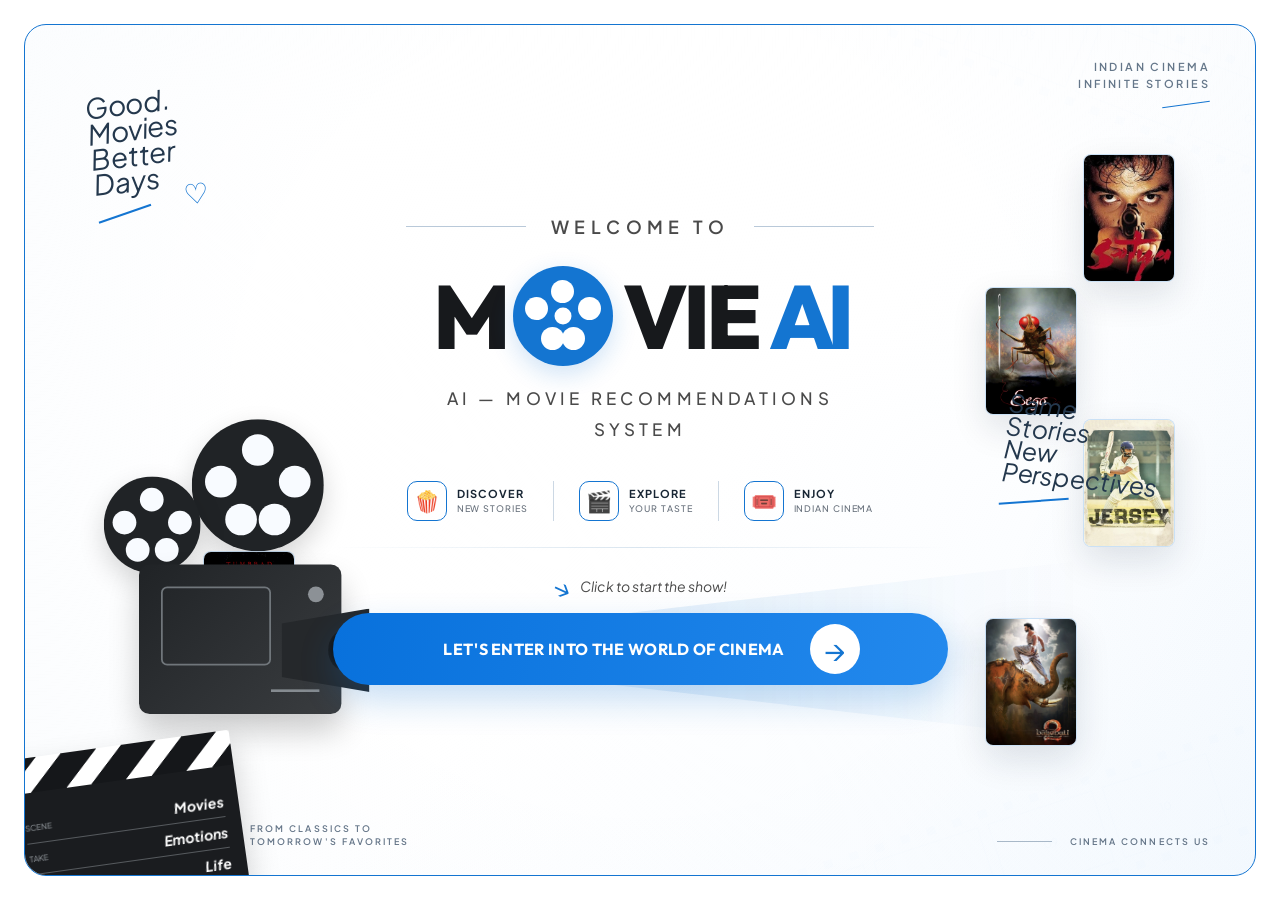
==== frontend/index.html @ 6264d440 "Initial commit: AI movie recommendation system" ====
<!DOCTYPE html>
<html lang="en">
<head>
    <meta charset="UTF-8">
    <meta name="viewport" content="width=device-width, initial-scale=1.0">
    <meta name="description" content="MovieAI — AI-powered Indian movie discovery.">
    <title>MovieAI — Indian Cinema Discovery</title>
    <script>
        if (window.location.hash === "#nextPage" || window.location.search.includes("mode=select")) {
            document.documentElement.classList.add("direct-mode");
        }
    </script>
    <link rel="preconnect" href="https://fonts.googleapis.com">
    <link rel="preconnect" href="https://fonts.gstatic.com" crossorigin>
    <link href="https://fonts.googleapis.com/css2?family=Outfit:wght@400;500;600;700;800;900&family=Plus+Jakarta+Sans:ital,wght@0,400;0,500;0,600;0,700;0,800;1,400;1,600&display=swap" rel="stylesheet">
    <link rel="stylesheet" href="https://fonts.googleapis.com/css2?family=Material+Symbols+Rounded:opsz,wght,FILL,GRAD@20..48,100..700,0..1,-50..200" />
    <link rel="stylesheet" href="styles.css">
</head>
<body>
<div class="app">
    <div class="ambient ambient-one" aria-hidden="true"></div>
    <div class="ambient ambient-two" aria-hidden="true"></div>

    <!-- =====================================================
         F2 — CINEMATIC LANDING PAGE
         ===================================================== -->
    <main class="intro-page" id="introPage">
        <section class="intro-frame">

            <div class="film-strip film-strip-top" aria-hidden="true">
                <div class="film-frame">01</div>
                <div class="film-frame">02</div>
                <div class="film-frame">03</div>
                <div class="film-frame">04</div>
                <div class="film-frame">05</div>
            </div>

            <div class="film-strip film-strip-bottom" aria-hidden="true">
                <div class="film-frame">06</div>
                <div class="film-frame">07</div>
                <div class="film-frame">08</div>
                <div class="film-frame">09</div>
                <div class="film-frame">10</div>
            </div>

            <div class="hand-note note-left" aria-hidden="true">
                <span>Good.</span>
                <span>Movies</span>
                <span>Better</span>
                <span>Days</span>
                <small>♡</small>
            </div>

            <div class="corner-label" aria-hidden="true">
                <span>INDIAN CINEMA</span>
                <span>INFINITE STORIES</span>
                <i></i>
            </div>

            <div class="cinema-camera" aria-hidden="true">
                <div class="camera-reel reel-large">
                    <span></span>
                    <span></span>
                    <span></span>
                    <span></span>
                    <span></span>
                </div>

                <div class="camera-reel reel-small">
                    <span></span>
                    <span></span>
                    <span></span>
                    <span></span>
                    <span></span>
                </div>

                <div class="camera-body">
                    <div class="camera-detail"></div>
                    <div class="camera-knob"></div>
                    <div class="camera-side-line"></div>
                </div>

                <div class="camera-lens">
                    <div></div>
                </div>

                <div class="camera-light" id="cameraLight">
                    <div class="projector-glow"></div>
                </div>

                <div class="camera-tripod">
                    <span></span>
                    <span></span>
                    <span></span>
                </div>
            </div>

            <div class="intro-movie-gallery" aria-hidden="true">
                <div class="movie-image movie-image-1">
                    <img src="assets/movie1.jpg" alt="">
                </div>

                <div class="movie-image movie-image-2">
                    <img src="assets/movie3.jpg" alt="">
                </div>

                <div class="movie-image movie-image-3">
                    <img src="assets/movie10.jpg" alt="">
                </div>

                <div class="movie-image movie-image-4">
                    <img src="assets/movie7.jpg" alt="">
                </div>

                <div class="movie-image movie-image-5">
                    <img src="assets/movie9.jpg" alt="">
                </div>
            </div>

            <div class="brand-area">
                <div class="welcome-line">
                    <span></span>
                    <p>WELCOME TO</p>
                    <span></span>
                </div>

                <h1 class="brand-title">
                    <span>M</span>

                    <span class="reel-letter">
                        <span class="brand-reel">
                            <i></i>
                            <i></i>
                            <i></i>
                            <i></i>
                            <i></i>
                        </span>
                    </span>

                    <span>V</span>
                    <span>I</span>
                    <span>E</span>
                    <span class="brand-ai">AI</span>
                </h1>

                <div class="brand-subtitle">
                    <span>AI — MOVIE RECOMMENDATIONS</span>
                    <span>SYSTEM</span>
                </div>

                <div class="mini-features">
                    <div class="mini-feature">
                        <div class="mini-icon">🍿</div>
                        <div>
                            <strong>DISCOVER</strong>
                            <small>NEW STORIES</small>
                        </div>
                    </div>

                    <div class="feature-divider" aria-hidden="true"></div>

                    <div class="mini-feature">
                        <div class="mini-icon">🎬</div>
                        <div>
                            <strong>EXPLORE</strong>
                            <small>YOUR TASTE</small>
                        </div>
                    </div>

                    <div class="feature-divider" aria-hidden="true"></div>

                    <div class="mini-feature">
                        <div class="mini-icon">🎟️</div>
                        <div>
                            <strong>ENJOY</strong>
                            <small>INDIAN CINEMA</small>
                        </div>
                    </div>
                </div>

                <div class="cta-safe-zone">
                    <div class="cta-note">
                        <span class="curved-arrow">↘</span>
                        <em>Click to start the show!</em>
                    </div>

                    <button
                        class="enter-button"
                        id="enterButton"
                        type="button"
                        aria-label="Enter the world of cinema"
                    >
                        <span>LET'S ENTER INTO THE WORLD OF CINEMA</span>
                        <span class="enter-arrow" aria-hidden="true">→</span>
                    </button>
                </div>
            </div>

            <div class="hand-note note-right" aria-hidden="true">
                <span>Same</span>
                <span>Stories</span>
                <span>New</span>
                <span>Perspectives</span>
                <i></i>
            </div>

            <div class="bottom-label bottom-left" aria-hidden="true">
                <span>FROM CLASSICS TO</span>
                <span>TOMORROW'S FAVORITES</span>
            </div>

            <div class="bottom-label bottom-right" aria-hidden="true">
                <i></i>
                <span>CINEMA CONNECTS US</span>
            </div>

            <div class="clapperboard" aria-hidden="true">
                <div class="clapper-top">
                    <span></span>
                    <span></span>
                    <span></span>
                </div>

                <div class="clapper-body">
                    <div>
                        <small>SCENE</small>
                        <strong>Movies</strong>
                    </div>

                    <div>
                        <small>TAKE</small>
                        <strong>Emotions</strong>
                    </div>

                    <div>
                        <small>ROLL</small>
                        <strong>Life</strong>
                    </div>
                </div>
            </div>

            <div
                class="transition-light"
                id="transitionLight"
                aria-hidden="true"
            ></div>
        </section>
    </main>

    <!-- =====================================================
         F3 — RECOMMENDATION MODE SELECTION
         ===================================================== -->
    <section
        class="next-page"
        id="nextPage"
        aria-labelledby="modePageTitle"
    >
        <div class="mode-page">

            <header class="mode-page-top">
                <span class="mode-brand">MOVIEAI</span>

                <span class="mode-index">
                    01 / DISCOVER
                </span>
            </header>

            <section class="mode-heading">
                <span class="mode-eyebrow">
                    YOUR CINEMA JOURNEY
                </span>

                <h2 id="modePageTitle">
                    Choose how you want
                    <span>to discover.</span>
                </h2>

                <p>
                    Start with a feeling or start with a movie.
                </p>
            </section>

            <section
                class="mode-selection-stage"
                id="modeSelectionStage"
                aria-label="Movie discovery modes"
            >

                <!-- =================================================
                     MODE 1 — NATURAL LANGUAGE RECOMMENDATION
                     ================================================= -->
                <button
                    class="mode-card mode-card-recommendation"
                    id="recommendationMode"
                    type="button"
                    data-mode="recommendation"
                    aria-pressed="false"
                    aria-label="Describe what you want"
                >
                    <span class="mode-card-number">01</span>

                    <span
                        class="mode-card-icon"
                        aria-hidden="true"
                    >
                        <span class="mode-icon-orbit"></span>
                        <span class="mode-icon-star">✦</span>
                    </span>

                    <span class="mode-card-content">
                        <span class="mode-card-kicker">
                            RECOMMENDATION
                        </span>

                        <strong>
                            Describe What<br>
                            You Want
                        </strong>

                        <span class="mode-card-description">
                            Tell MovieAI what kind of
                            story you're in the mood for.
                        </span>
                    </span>

                    <span
                        class="mode-card-arrow"
                        aria-hidden="true"
                    >
                        ↗
                    </span>

                    <span
                        class="mode-card-line"
                        aria-hidden="true"
                    ></span>
                </button>

                <!-- =================================================
                     F3.3 — CURSOR REACTIVE CHARACTER
                     ================================================= -->
                <div
                    class="mode-character-zone"
                    id="modeCharacterZone"
                    aria-hidden="true"
                >
                    <div class="mode-character-shadow"></div>

                    <div
                        class="movie-character"
                        id="movieCharacter"
                    >
                        <div class="character-face">

                            <div
                                class="character-eye character-eye-left"
                            >
                                <span
                                    class="character-pupil"
                                ></span>
                            </div>

                            <div
                                class="character-eye character-eye-right"
                            >
                                <span
                                    class="character-pupil"
                                ></span>
                            </div>

                            <div
                                class="character-brow character-brow-left"
                            ></div>

                            <div
                                class="character-brow character-brow-right"
                            ></div>

                            <div class="character-mouth">
                                <span></span>
                            </div>

                        </div>

                        <div
                            class="character-cheek character-cheek-left"
                        ></div>

                        <div
                            class="character-cheek character-cheek-right"
                        ></div>
                    </div>
                </div>

                <!-- =================================================
                     MODE 2 — MOVIE SEARCH
                     ================================================= -->
                <button
                    class="mode-card mode-card-search"
                    id="movieSearchMode"
                    type="button"
                    data-mode="movie-search"
                    aria-pressed="false"
                    aria-label="Find a movie"
                >
                    <span class="mode-card-number">02</span>

                    <span
                        class="mode-card-icon"
                        aria-hidden="true"
                    >
                        <span class="mode-icon-lens"></span>
                        <span class="mode-icon-handle"></span>
                    </span>

                    <span class="mode-card-content">
                        <span class="mode-card-kicker">
                            MOVIE SEARCH
                        </span>

                        <strong>
                            Find a<br>
                            Movie
                        </strong>

                        <span class="mode-card-description">
                            Search for a movie and
                            explore what feels similar.
                        </span>
                    </span>

                    <span
                        class="mode-card-arrow"
                        aria-hidden="true"
                    >
                        ↗
                    </span>

                    <span
                        class="mode-card-line"
                        aria-hidden="true"
                    ></span>
                </button>

            </section>

            <div
                class="mode-selection-status"
                id="modeSelectionStatus"
                aria-live="polite"
                aria-atomic="true"
            >
                <span
                    class="status-dot"
                    aria-hidden="true"
                ></span>

                <span
                    class="status-text"
                    id="statusText"
                >
                    Choose a path to begin
                </span>
            </div>

            <footer class="mode-page-footer">
                <span>
                    INDIAN CINEMA · INFINITE STORIES
                </span>

                <span
                    class="mode-footer-line"
                    aria-hidden="true"
                ></span>

                <span>01</span>
            </footer>

        </div>
    </section>
</div>

<script src="app.js"></script>
</body>
</html>
---- frontend/styles.css ----
/* =========================================================
   MOVIEAI
   F2.1 → F2.6
   LANDING PAGE STRUCTURE + POSTER SYSTEM + TYPOGRAPHY
   + CONTRAST + CTA SAFE ZONE + CINEMATIC POSTER REVEAL + BACKGROUND REFINEMENT
   ========================================================= */
/* =========================================================
   1. DESIGN SYSTEM
   ========================================================= */
:root {
    --blue: #1475d1;
    --blue-dark: #075caf;
    --blue-soft: #eaf4ff;
    --black: #15171a;
    --grey: #4a4a4a;
    --grey-soft: #68717c;
    --light-grey: #dce5ee;
    --white: #ffffff;
    /* ---------------------------------------------
       TWO PRIMARY FONT FAMILIES
       --------------------------------------------- */
    --display:
        "Outfit",
        -apple-system,
        BlinkMacSystemFont,
        "Segoe UI",
        Roboto,
        sans-serif;
    --sans:
        "Plus Jakarta Sans",
        -apple-system,
        BlinkMacSystemFont,
        "Segoe UI",
        Roboto,
        sans-serif;
    /*
     * Decorative editorial text only.
     */
    --editorial:
        "Plus Jakarta Sans",
        sans-serif;
    /* ---------------------------------------------
       CINEMATIC MOTION
       --------------------------------------------- */
    --cinematic:
        cubic-bezier(
            0.76,
            0,
            0.24,
            1
        );
    /* ---------------------------------------------
       STRUCTURAL GRID
       --------------------------------------------- */
    --grid-columns:
        repeat(
            12,
            minmax(
                0,
                1fr
            )
        );
    /*
     * CTA protected clearance.
     */
    --cta-safe-gap: 24px;
}
/* =========================================================
   2. RESET
   ========================================================= */
*,
*::before,
*::after {
    box-sizing:
        border-box;
}
html,
body {
    width:
        100%;
    height:
        100%;
    margin:
        0;
    overflow-x:
        hidden;
}
body {
    overflow:
        hidden;
    background:
        var(--white);
    color:
        var(--black);
    font-family:
        var(--sans);
    -webkit-font-smoothing:
        antialiased;
    text-rendering:
        optimizeLegibility;
}
/* =========================================================
   3. APPLICATION
   ========================================================= */
.app {
    position:
        relative;
    width:
        100vw;
    height:
        100vh;
    overflow:
        hidden;
}
/* =========================================================
   4. AMBIENT LIGHT
   F2.6.1 — CINEMATIC BACKGROUND ATMOSPHERE
   ========================================================= */
/*
 * The ambient lights are intentionally soft.
 *
 * Purpose:
 * - Add cinematic depth
 * - Keep the white background premium
 * - Support the MovieAI blue identity
 * - Never compete with the central typography
 * - Never interfere with the CTA
 */
.ambient {
    position:
        absolute;
    width:
        520px;
    height:
        520px;
    border-radius:
        50%;
    filter:
        blur(120px);
    pointer-events:
        none;
    z-index:
        0;
    /*
     * Very low opacity keeps the atmosphere
     * visible without looking like a large
     * artificial gradient.
     */
    opacity:
        0.68;
}
/* =========================================================
   PRIMARY AMBIENT GLOW
   ========================================================= */
.ambient-one {
    top:
        -270px;
    right:
        -120px;
    background:
        radial-gradient(
            circle,
            rgba(
                20,
                117,
                209,
                0.10
            ) 0%,
            rgba(
                20,
                117,
                209,
                0.045
            ) 42%,
            rgba(
                20,
                117,
                209,
                0
            ) 75%
        );
}
/* =========================================================
   SECONDARY AMBIENT GLOW
   ========================================================= */
.ambient-two {
    bottom:
        -320px;
    left:
        18%;
    background:
        radial-gradient(
            circle,
            rgba(
                20,
                117,
                209,
                0.075
            ) 0%,
            rgba(
                20,
                117,
                209,
                0.035
            ) 45%,
            rgba(
                20,
                117,
                209,
                0
            ) 75%
        );
}
/* =========================================================
   F2.6 — SUBTLE CINEMA ATMOSPHERE
   ========================================================= */
/*
 * A very soft radial atmosphere is added directly
 * to the frame.
 *
 * This is NOT a visible pattern.
 *
 * It simply prevents the white background from
 * feeling completely flat.
 */
.intro-frame::before {
    content:
        "";
    position:
        absolute;
    inset:
        0;
    z-index:
        1;
    pointer-events:
        none;
    background:
        radial-gradient(
            circle at 50% 45%,
            rgba(
                255,
                255,
                255,
                0
            ) 0%,
            rgba(
                255,
                255,
                255,
                0
            ) 48%,
            rgba(
                20,
                117,
                209,
                0.018
            ) 100%
        );
}
/*
 * Keep the actual grid/content above
 * this atmospheric layer.
 *
 * Existing z-index values remain responsible
 * for the main visual hierarchy.
 */
/* F2.6.3 — SUBTLE FILM-GRAIN TEXTURE */
.intro-frame::after {
    content: "";
    position: absolute;
    inset: 0;
    z-index: 1;
    pointer-events: none;
    opacity: 0.035;
    background: repeating-radial-gradient(circle at 0 0, rgba(21, 23, 26, 0.18) 0, rgba(21, 23, 26, 0.18) 0.45px, transparent 0.45px, transparent 2.8px);
    mix-blend-mode: multiply;
}

/* =========================================================
   5. INTRO PAGE
   ========================================================= */
.intro-page {
    position:
        absolute;
    inset:
        0;
    z-index:
        20;
    display:
        flex;
    justify-content:
        center;
    align-items:
        center;
    padding:
        24px;
    background:
        var(--white);
    transform:
        translateX(0);
    transition:
        transform
        1.2s
        var(--cinematic);
}
.intro-page.exit {
    transform:
        translateX(-100%);
}
/* =========================================================
   6. MAIN FRAME
   ========================================================= */
.intro-frame {
    position:
        relative;
    display:
        grid;
    grid-template-columns:
        var(--grid-columns);
    grid-template-rows:
        repeat(
            12,
            minmax(
                0,
                1fr
            )
        );
    width:
        min(
            1600px,
            100%
        );
    height:
        min(
            880px,
            calc(
                100vh - 48px
            )
        );
    min-height:
        600px;
    overflow:
        hidden;
    isolation:
        isolate;
    border:
        1.5px
        solid
        var(--blue);
    border-radius:
        22px;
    background:
        linear-gradient(
            135deg,
            #ffffff 0%,
            #ffffff 55%,
            #f7fbff 100%
        );
}
/* =========================================================
   7. EXPLICIT VISUAL LAYERS
   ========================================================= */
/*
   Layer hierarchy:
   1  → background
   2  → film texture
   3  → poster gallery
   4  → projector beam
   6  → camera
   8  → editorial decoration
   10 → main content / CTA
   30 → transition light
*/
/* =========================================================
   8. FILM STRIPS
   F2.6.2 — CINEMATIC TEXTURE REFINEMENT
   ========================================================= */
/*
 * Film strips are decorative background elements.
 *
 * They must remain:
 * - visible
 * - subtle
 * - peripheral
 * - non-interactive
 *
 * They should NEVER compete with:
 * MOVIE AI
 * CTA
 * posters
 * projector beam
 */
/* =========================================================
   FILM STRIP BASE
   ========================================================= */
.film-strip {
    position:
        absolute;
    z-index:
        2;
    display:
        flex;
    gap:
        10px;
    width:
        700px;
    height:
        105px;
    padding:
        15px;
    border-radius:
        12px;
    /*
     * Extremely light blue tint.
     */
    background:
        rgba(
            20,
            117,
            209,
            0.014
        );
    /*
     * F2.6 target:
     * roughly 10–15% visual intensity.
     */
    opacity:
        0.11;
    pointer-events:
        none;
}
/* =========================================================
   FILM PERFORATIONS
   ========================================================= */
.film-strip::before,
.film-strip::after {
    content:
        "";
    position:
        absolute;
    left:
        0;
    right:
        0;
    height:
        8px;
    /*
     * Smaller and softer perforations.
     */
    background:
        repeating-linear-gradient(
            90deg,
            transparent 0 18px,
            rgba(
                20,
                117,
                209,
                0.075
            ) 18px 27px
        );
}
/* =========================================================
   TOP PERFORATION
   ========================================================= */
.film-strip::before {
    top:
        0;
}
/* =========================================================
   BOTTOM PERFORATION
   ========================================================= */
.film-strip::after {
    bottom:
        0;
}
/* =========================================================
   FILM STRIP TOP
   ========================================================= */
.film-strip-top {
    top:
        -30px;
    right:
        -160px;
    transform:
        rotate(21deg);
}
/* =========================================================
   FILM STRIP BOTTOM
   ========================================================= */
.film-strip-bottom {
    bottom:
        -45px;
    right:
        -70px;
    transform:
        rotate(-18deg);
}
/* =========================================================
   INDIVIDUAL FILM FRAME
   ========================================================= */
.film-frame {
    flex:
        0 0 110px;
    height:
        75px;
    display:
        flex;
    align-items:
        center;
    justify-content:
        center;
    border:
        1px
        solid
        rgba(
            20,
            117,
            209,
            0.065
        );
    color:
        rgba(
            20,
            117,
            209,
            0.10
        );
    font-family:
        var(--sans);
    font-size:
        11px;
    /*
     * Prevent frame content from
     * becoming visually dominant.
     */
    background:
        rgba(
            255,
            255,
            255,
            0.015
        );
}
/* =========================================================
   9. CORNER LABEL
   ========================================================= */
.corner-label {
    position:
        absolute;
    top:
        35px;
    right:
        45px;
    z-index:
        8;
    display:
        flex;
    flex-direction:
        column;
    align-items:
        flex-end;
    gap:
        4px;
    color:
        #65778a;
    font-family:
        var(--sans);
    font-size:
        11px;
    font-weight:
        600;
    letter-spacing:
        0.22em;
}
.corner-label i {
    display:
        block;
    width:
        48px;
    height:
        1px;
    margin-top:
        10px;
    background:
        var(--blue);
    transform:
        rotate(-8deg);
}
/* =========================================================
   10. EDITORIAL CORNER NOTES
   ========================================================= */
.hand-note {
    position:
        absolute;
    z-index:
        8;
    color:
        #24384d;
    font-family:
        var(--editorial);
    font-style:
        italic;
    font-weight:
        400;
    line-height:
        0.92;
}
.hand-note span {
    display:
        block;
}
.note-left {
    top:
        65px;
    left:
        65px;
    font-size:
        28px;
    transform:
        rotate(-7deg);
}
.note-left small {
    position:
        absolute;
    right:
        -22px;
    bottom:
        0;
    color:
        var(--blue);
    font-family:
        var(--sans);
    font-size:
        28px;
    font-style:
        normal;
}
.note-left::after {
    content:
        "";
    display:
        block;
    width:
        55px;
    height:
        2px;
    margin-top:
        18px;
    background:
        var(--blue);
    transform:
        rotate(-12deg);
}
.note-right {
    right:
        95px;
    top:
        44%;
    font-size:
        25px;
    transform:
        rotate(6deg);
}
.note-right i {
    display:
        block;
    width:
        70px;
    height:
        2px;
    margin-top:
        14px;
    background:
        var(--blue);
    transform:
        rotate(-10deg);
}
/* =========================================================
   11. CINEMA CAMERA
   ========================================================= */
.cinema-camera {
    position:
        absolute;
    left:
        70px;
    bottom:
        95px;
    width:
        330px;
    height:
        410px;
    z-index:
        6;
    transform:
        scale(0.88);
    transform-origin:
        bottom left;
    overflow:
        visible;
}
/* =========================================================
   CAMERA REELS
   ========================================================= */
.camera-reel {
    position:
        absolute;
    border-radius:
        50%;
    background:
        radial-gradient(
            circle,
            #202326 0 15%,
            transparent 16%
        ),
        #202326;
    box-shadow:
        0 12px 30px
        rgba(
            0,
            0,
            0,
            0.16
        );
}
.reel-large {
    top:
        0;
    left:
        110px;
    width:
        150px;
    height:
        150px;
}
.reel-small {
    top:
        65px;
    left:
        10px;
    width:
        110px;
    height:
        110px;
}
.camera-reel span {
    position:
        absolute;
    width:
        36px;
    height:
        36px;
    border-radius:
        50%;
    background:
        #f8fbff;
}
.reel-large span:nth-child(1) {
    top:
        17px;
    left:
        57px;
}
.reel-large span:nth-child(2) {
    top:
        53px;
    right:
        15px;
}
.reel-large span:nth-child(3) {
    bottom:
        18px;
    right:
        38px;
}
.reel-large span:nth-child(4) {
    bottom:
        18px;
    left:
        38px;
}
.reel-large span:nth-child(5) {
    top:
        53px;
    left:
        15px;
}
.reel-small span {
    width:
        27px;
    height:
        27px;
}
.reel-small span:nth-child(1) {
    top:
        13px;
    left:
        41px;
}
.reel-small span:nth-child(2) {
    top:
        39px;
    right:
        10px;
}
.reel-small span:nth-child(3) {
    bottom:
        13px;
    right:
        25px;
}
.reel-small span:nth-child(4) {
    bottom:
        13px;
    left:
        25px;
}
.reel-small span:nth-child(5) {
    top:
        39px;
    left:
        10px;
}
/* =========================================================
   CAMERA BODY
   ========================================================= */
.camera-body {
    position:
        absolute;
    left:
        50px;
    top:
        165px;
    width:
        230px;
    height:
        170px;
    border-radius:
        12px;
    background:
        linear-gradient(
            135deg,
            #202326,
            #3a3d40
        );
    box-shadow:
        0 20px 35px
        rgba(
            0,
            0,
            0,
            0.2
        );
    z-index:
        3;
}
.camera-detail {
    position:
        absolute;
    left:
        25px;
    top:
        25px;
    width:
        125px;
    height:
        90px;
    border:
        2px
        solid
        #70767b;
    border-radius:
        7px;
}
.camera-knob {
    position:
        absolute;
    right:
        20px;
    top:
        25px;
    width:
        18px;
    height:
        18px;
    border-radius:
        50%;
    background:
        #8c9196;
}
.camera-side-line {
    position:
        absolute;
    right:
        25px;
    bottom:
        25px;
    width:
        55px;
    height:
        3px;
    background:
        #858b90;
}
/* =========================================================
   CAMERA LENS
   ========================================================= */
.camera-lens {
    position:
        absolute;
    top:
        215px;
    right:
        18px;
    width:
        100px;
    height:
        95px;
    background:
        #25282b;
    clip-path:
        polygon(
            0 18%,
            100% 0,
            100% 100%,
            0 82%
        );
    z-index:
        5;
}
.camera-lens div {
    position:
        absolute;
    right:
        12px;
    top:
        25px;
    width:
        35px;
    height:
        45px;
    border-radius:
        50%;
    background:
        #111;
    box-shadow:
        inset 0 0 8px
        rgba(
            255,
            255,
            255,
            0.08
        );
}
/* =========================================================
   12. PROJECTOR BEAM
   ========================================================= */
.camera-light {
    position:
        absolute;
    left:
        300px;
    top:
        157px;
    width:
        850px;
    height:
        210px;
    z-index:
        4;
    pointer-events:
        none;
    background:
        linear-gradient(
            90deg,
            rgba(
                20,
                117,
                209,
                0.24
            ) 0%,
            rgba(
                20,
                117,
                209,
                0.16
            ) 18%,
            rgba(
                20,
                117,
                209,
                0.12
            ) 42%,
            rgba(
                20,
                117,
                209,
                0.06
            ) 68%,
            rgba(
                20,
                117,
                209,
                0.025
            ) 82%,
            rgba(
                20,
                117,
                209,
                0
            ) 100%
        );
    clip-path:
        polygon(
            0 47%,
            100% 0%,
            100% 100%,
            0 53%
        );
    filter:
        blur(7px);
    opacity:
        0.84;
}
.camera-light::before {
    content:
        "";
    position:
        absolute;
    left:
        -4px;
    top:
        50%;
    width:
        20px;
    height:
        20px;
    transform:
        translateY(-50%);
    border-radius:
        50%;
    background:
        rgba(
            255,
            255,
            255,
            0.98
        );
    box-shadow:
        0 0 8px
        rgba(
            255,
            255,
            255,
            0.95
        ),
        0 0 18px
        rgba(
            20,
            117,
            209,
            0.75
        ),
        0 0 38px
        rgba(
            20,
            117,
            209,
            0.45
        );
}
.projector-glow {
    position:
        absolute;
    left:
        0;
    top:
        50%;
    width:
        100%;
    height:
        34px;
    transform:
        translateY(-50%);
    background:
        linear-gradient(
            90deg,
            rgba(
                255,
                255,
                255,
                0.22
            ),
            rgba(
                20,
                117,
                209,
                0.07
            ),
            transparent
        );
    filter:
        blur(14px);
    pointer-events:
        none;
}
/* =========================================================
   13. MOVIE POSTER GRID
   ========================================================= */
.intro-movie-gallery {
    position:
        absolute;
    inset:
        0;
    z-index:
        3;
    display:
        grid;
    grid-template-columns:
        var(--grid-columns);
    grid-template-rows:
        repeat(
            12,
            minmax(
                0,
                1fr
            )
        );
    padding:
        28px;
    pointer-events:
        none;
    overflow:
        hidden;
}
/* =========================================================
   14. POSTER BASE + F2.5 ENTRANCE
   ========================================================= */
.movie-image {
    position:
        relative;
    width:
        92px;
    height:
        128px;
    overflow:
        hidden;
    align-self:
        center;
    justify-self:
        center;
    border:
        1px
        solid
        rgba(
            20,
            117,
            209,
            0.22
        );
    border-radius:
        8px;
    background:
        #ffffff;
    box-shadow:
        0 14px 35px
        rgba(
            20,
            35,
            55,
            0.12
        );
    transform-origin:
        center center;
    /*
     * F2.5
     *
     * Every poster starts hidden,
     * slightly below its final position,
     * and slightly smaller.
     */
    animation:
        posterCinematicReveal
        700ms
        cubic-bezier(
            0.22,
            1,
            0.36,
            1
        )
        both;
}
/* =========================================================
   POSTER IMAGE
   ========================================================= */
.movie-image img {
    width:
        100%;
    height:
        100%;
    display:
        block;
    object-fit:
        cover;
    object-position:
        center;
    filter:
        saturate(0.82)
        contrast(1.02);
}
/* =========================================================
   F2.5 — POSTER ANIMATION
   ========================================================= */
/*
 * IMPORTANT:
 *
 * Do not add another posterCinematicReveal
 * elsewhere in the CSS file.
 *
 * This is the single source of truth.
 */
@keyframes posterCinematicReveal {
    /*
     * ---------------------------------------------
     * START
     * ---------------------------------------------
     */
    0% {
        opacity:
            0;
        transform:
            translateY(
                32px
            )
            scale(
                0.94
            )
            rotate(
                calc(
                    var(--poster-rotation)
                    - 2deg
                )
            );
    }
    /*
     * ---------------------------------------------
     * MID REVEAL
     * ---------------------------------------------
     *
     * Uses each poster's own final opacity.
     */
    45% {
        opacity:
            calc(
                var(--poster-final-opacity)
                * 0.75
            );
        transform:
            translateY(
                10px
            )
            scale(
                0.985
            )
            rotate(
                calc(
                    var(--poster-rotation)
                    + 0.6deg
                )
            );
    }
    /*
     * ---------------------------------------------
     * FINAL
     * ---------------------------------------------
     */
    100% {
        opacity:
            var(--poster-final-opacity);
        transform:
            translateY(
                0
            )
            scale(
                1
            )
            rotate(
                var(--poster-rotation)
            );
    }
}
/* =========================================================
   F2.5 — POSTER 1
   ========================================================= */
.movie-image-1 {
    grid-column:
        11 / 13;
    grid-row:
        2 / 5;
    --poster-rotation:
        -8deg;
    --poster-final-opacity:
        0.72;
    animation-delay:
        0ms;
}
/* =========================================================
   F2.5 — POSTER 2
   ========================================================= */
.movie-image-2 {
    grid-column:
        10 / 12;
    grid-row:
        4 / 7;
    --poster-rotation:
        -4deg;
    --poster-final-opacity:
        0.78;
    animation-delay:
        100ms;
}
/* =========================================================
   F2.5 — POSTER 3
   ========================================================= */
.movie-image-3 {
    grid-column:
        11 / 13;
    grid-row:
        6 / 9;
    --poster-rotation:
        0deg;
    --poster-final-opacity:
        0.70;
    animation-delay:
        200ms;
}
/* =========================================================
   F2.5 — POSTER 4
   ========================================================= */
.movie-image-4 {
    grid-column:
        10 / 12;
    grid-row:
        9 / 12;
    --poster-rotation:
        4deg;
    --poster-final-opacity:
        0.64;
    animation-delay:
        300ms;
}
/* =========================================================
   F2.5 — POSTER 5
   ========================================================= */
.movie-image-5 {
    grid-column:
        2 / 4;
    grid-row:
        8 / 11;
    --poster-rotation:
        8deg;
    --poster-final-opacity:
        0.58;
    animation-delay:
        400ms;
}
/* =========================================================
   F2.5 — EXIT COMPATIBILITY
   ========================================================= */
.intro-page.animating
.movie-image {
    animation:
        none;
}
/* =========================================================
   15. MAIN BRAND AREA
   ========================================================= */
.brand-area {
    grid-column:
        4 / 10;
    grid-row:
        3 / 11;
    position:
        relative;
    z-index:
        10;
    width:
        100%;
    max-width:
        760px;
    align-self:
        center;
    justify-self:
        stretch;
    text-align:
        center;
    margin:
        0 auto;
}
/* =========================================================
   16. WELCOME
   ========================================================= */
.welcome-line {
    display:
        flex;
    align-items:
        center;
    justify-content:
        center;
    gap:
        25px;
}
.welcome-line span {
    width:
        120px;
    height:
        1px;
    background:
        #b9c9d9;
}
.welcome-line p {
    margin:
        0;
    color:
        #4a4a4a;
    font-family:
        var(--sans);
    font-size:
        18px;
    font-weight:
        600;
    letter-spacing:
        0.30em;
}
/* =========================================================
   17. MOVIEAI WORDMARK
   ========================================================= */
.brand-title {
    display:
        flex;
    align-items:
        center;
    justify-content:
        center;
    gap:
        2px;
    margin:
        25px 0 15px;
    color:
        #17191c;
    font-family:
        var(--display);
    font-size:
        clamp(
            62px,
            7vw,
            120px
        );
    font-weight:
        800;
    letter-spacing:
        -0.075em;
    line-height:
        0.9;
}
.brand-title > span {
    display:
        inline-flex;
    align-items:
        center;
    justify-content:
        center;
}
/* =========================================================
   REEL AS O
   ========================================================= */
.reel-letter {
    width:
        105px;
    height:
        105px;
    margin:
        0 5px;
}
.brand-reel {
    position:
        relative;
    width:
        100px;
    height:
        100px;
    display:
        block;
    border-radius:
        50%;
    background:
        var(--blue);
    box-shadow:
        0 8px 25px
        rgba(
            20,
            117,
            209,
            0.2
        );
}
.brand-reel i {
    position:
        absolute;
    width:
        23px;
    height:
        23px;
    border-radius:
        50%;
    background:
        white;
}
.brand-reel i:nth-child(1) {
    top:
        14px;
    left:
        38px;
}
.brand-reel i:nth-child(2) {
    top:
        31px;
    right:
        12px;
}
.brand-reel i:nth-child(3) {
    bottom:
        16px;
    right:
        28px;
}
.brand-reel i:nth-child(4) {
    bottom:
        16px;
    left:
        28px;
}
.brand-reel i:nth-child(5) {
    top:
        31px;
    left:
        12px;
}
.brand-reel::after {
    content:
        "";
    position:
        absolute;
    left:
        50%;
    top:
        50%;
    width:
        17px;
    height:
        17px;
    transform:
        translate(
            -50%,
            -50%
        );
    border-radius:
        50%;
    background:
        white;
}
/* =========================================================
   AI
   ========================================================= */
.brand-ai {
    color:
        var(--blue);
    margin-left:
        12px;
}
/* =========================================================
   18. SUBTITLE
   ========================================================= */
.brand-subtitle {
    color:
        #4a4a4a;
    font-family:
        var(--sans);
    font-size:
        17px;
    font-weight:
        500;
    letter-spacing:
        0.26em;
    line-height:
        1.8;
}
.brand-subtitle span {
    display:
        block;
}
/* =========================================================
   19. MINI FEATURES
   ========================================================= */
.mini-features {
    display:
        flex;
    align-items:
        center;
    justify-content:
        center;
    gap:
        25px;
    margin-top:
        36px;
}
.mini-feature {
    display:
        flex;
    align-items:
        center;
    gap:
        10px;
    text-align:
        left;
}
.mini-icon {
    display:
        flex;
    align-items:
        center;
    justify-content:
        center;
    width:
        40px;
    height:
        40px;
    border:
        1.5px
        solid
        var(--blue);
    border-radius:
        10px;
    font-size:
        21px;
}
.mini-feature strong {
    display:
        block;
    color:
        #182634;
    font-family:
        var(--sans);
    font-size:
        11px;
    font-weight:
        700;
    letter-spacing:
        0.1em;
}
.mini-feature small {
    display:
        block;
    margin-top:
        3px;
    color:
        #68717c;
    font-family:
        var(--sans);
    font-size:
        9px;
    font-weight:
        500;
    letter-spacing:
        0.10em;
}
.feature-divider {
    width:
        1px;
    height:
        40px;
    background:
        #ccd8e4;
}
/* =========================================================
   20. CTA SAFE ZONE
   ========================================================= */
.cta-safe-zone {
    position:
        relative;
    z-index:
        11;
    width:
        100%;
    margin-top:
        26px;
    padding-top:
        var(--cta-safe-gap);
}
.cta-safe-zone::before {
    content:
        "";
    position:
        absolute;
    top:
        0;
    left:
        50%;
    width:
        min(
            620px,
            100%
        );
    height:
        1px;
    transform:
        translateX(-50%);
    background:
        linear-gradient(
            90deg,
            transparent,
            #d9e5ef,
            transparent
        );
}
/* =========================================================
   21. CTA NOTE
   ========================================================= */
.cta-note {
    display:
        flex;
    justify-content:
        center;
    align-items:
        center;
    gap:
        12px;
    margin:
        0 0 12px;
    color:
        #4a4a4a;
    font-family:
        var(--sans);
    font-size:
        14px;
    font-weight:
        400;
}
.cta-note em {
    font-style:
        italic;
}
.curved-arrow {
    color:
        var(--blue);
    font-family:
        var(--sans);
    font-size:
        24px;
    transform:
        rotate(
            -20deg
        );
}
/* =========================================================
   22. ENTER BUTTON
   ========================================================= */
.enter-button {
    display:
        flex;
    align-items:
        center;
    justify-content:
        center;
    gap:
        25px;
    width:
        min(
            620px,
            100%
        );
    height:
        72px;
    margin:
        0 auto;
    padding:
        0 12px 0 35px;
    border:
        none;
    border-radius:
        40px;
    background:
        linear-gradient(
            100deg,
            #0871dc,
            #2389ed
        );
    color:
        white;
    font-family:
        var(--display);
    font-size:
        16px;
    font-weight:
        700;
    letter-spacing:
        0.02em;
    cursor:
        pointer;
    box-shadow:
        0 15px 35px
        rgba(
            20,
            117,
            209,
            0.24
        );
    transition:
        transform
        220ms
        ease,
        box-shadow
        220ms
        ease;
}
.enter-button:hover {
    transform:
        translateY(-3px);
    box-shadow:
        0 20px 45px
        rgba(
            20,
            117,
            209,
            0.32
        );
}
.enter-button:active {
    transform:
        translateY(0);
}
.enter-button:focus-visible {
    outline:
        3px
        solid
        rgba(
            20,
            117,
            209,
            0.35
        );
    outline-offset:
        5px;
}
.enter-button:disabled {
    cursor:
        default;
}
/* =========================================================
   CTA ARROW
   ========================================================= */
.enter-arrow {
    display:
        flex;
    align-items:
        center;
    justify-content:
        center;
    width:
        50px;
    height:
        50px;
    flex:
        0 0 50px;
    border-radius:
        50%;
    background:
        white;
    color:
        var(--blue);
    font-family:
        var(--sans);
    font-size:
        30px;
    font-weight:
        400;
}
/* =========================================================
   23. BOTTOM LABELS
   ========================================================= */
.bottom-label {
    position:
        absolute;
    bottom:
        28px;
    z-index:
        8;
    display:
        flex;
    align-items:
        center;
    gap:
        18px;
    color:
        #637487;
    font-family:
        var(--sans);
    font-size:
        9px;
    font-weight:
        600;
    letter-spacing:
        0.23em;
}
.bottom-label span {
    display:
        block;
}
.bottom-left {
    left:
        225px;
    flex-direction:
        column;
    align-items:
        flex-start;
    gap:
        2px;
}
.bottom-right {
    right:
        45px;
}
.bottom-right i {
    width:
        55px;
    height:
        1px;
    background:
        #a8b8c8;
}
/* =========================================================
   24. CLAPPERBOARD
   ========================================================= */
.clapperboard {
    position:
        absolute;
    left:
        -15px;
    bottom:
        -20px;
    width:
        230px;
    height:
        150px;
    z-index:
        9;
    transform:
        rotate(-8deg);
    filter:
        drop-shadow(
            0 15px 15px
            rgba(
                0,
                0,
                0,
                0.18
            )
        );
}
.clapper-top {
    width:
        100%;
    height:
        35px;
    border-radius:
        3px 3px 0 0;
    background:
        repeating-linear-gradient(
            135deg,
            #15171a 0 25px,
            #ffffff 25px 43px
        );
}
.clapper-body {
    height:
        115px;
    padding:
        20px 15px;
    background:
        #1a1c1f;
}
.clapper-body div {
    display:
        flex;
    justify-content:
        space-between;
    align-items:
        center;
    padding:
        6px 0;
    border-bottom:
        1px
        solid
        #565a5e;
}
.clapper-body small {
    color:
        #9ca2a7;
    font-family:
        var(--sans);
    font-size:
        8px;
}
.clapper-body strong {
    color:
        white;
    font-family:
        var(--sans);
    font-size:
        14px;
    font-style:
        italic;
}
/* =========================================================
   25. TRANSITION LIGHT
   ========================================================= */
.transition-light {
    position:
        absolute;
    top:
        -30%;
    left:
        -40%;
    width:
        15%;
    height:
        170%;
    z-index:
        30;
    background:
        linear-gradient(
            90deg,
            transparent,
            rgba(
                255,
                255,
                255,
                0.95
            ),
            rgba(
                20,
                117,
                209,
                0.22
            ),
            transparent
        );
    transform:
        rotate(
            18deg
        );
    opacity:
        0;
    pointer-events:
        none;
}
.transition-light.active {
    animation:
        cinematicSweep
        1.15s
        cubic-bezier(
            0.65,
            0,
            0.35,
            1
        )
        forwards;
}
@keyframes cinematicSweep {
    0% {
        left:
            -45%;
        opacity:
            0;
    }
    15% {
        opacity:
            1;
    }
    55% {
        opacity:
            1;
    }
    100% {
        left:
            130%;
        opacity:
            0;
    }
}
/* =========================================================
   26. CINEMATIC EXIT
   ========================================================= */
.intro-page.animating
.cinema-camera {
    animation:
        cameraExit
        1s
        var(--cinematic)
        forwards;
}
.intro-page.animating
.brand-area {
    animation:
        brandExit
        900ms
        var(--cinematic)
        forwards;
}
.intro-page.animating
.clapperboard {
    animation:
        clapperExit
        850ms
        var(--cinematic)
        forwards;
}
.intro-page.animating
.intro-movie-gallery {
    animation:
        movieGalleryExit
        900ms
        cubic-bezier(
            0.65,
            0,
            0.35,
            1
        )
        forwards;
}
@keyframes cameraExit {
    from {
        transform:
            scale(0.88)
            translateX(0);
    }
    to {
        transform:
            scale(0.88)
            translateX(-500px);
    }
}
@keyframes brandExit {
    from {
        opacity:
            1;
    }
    to {
        opacity:
            0;
        transform:
            translateX(-250px);
    }
}
@keyframes clapperExit {
    from {
        transform:
            rotate(-8deg)
            translateX(0);
    }
    to {
        transform:
            rotate(-8deg)
            translateX(-350px);
    }
}
@keyframes movieGalleryExit {
    0% {
        opacity:
            1;
        transform:
            translateX(0)
            scale(1);
    }
    45% {
        opacity:
            0.9;
        transform:
            translateX(40px)
            scale(1.02);
    }
    100% {
        opacity:
            0;
        transform:
            translateX(180px)
            scale(1.05);
    }
}
/* =========================================================
   F3 — RECOMMENDATION MODE SELECTION
   F3.1 → F3.5
   ========================================================= */

.next-page {
    position: absolute;
    inset: 0;
    z-index: 5;
    display: flex;
    align-items: center;
    justify-content: center;
    background:
        radial-gradient(
            circle at 50% 45%,
            rgba(20,117,209,0.035) 0%,
            rgba(255,255,255,0) 38%
        ),
        #ffffff;
    transform: translateX(100%);
    transition: transform 1.2s var(--cinematic);
    overflow: hidden;
    isolation: isolate;
}

.next-page::before {
    content: "";
    position: absolute;
    inset: 0;
    z-index: -2;
    pointer-events: none;
    background:
        linear-gradient(
            90deg,
            rgba(20,117,209,0.018) 1px,
            transparent 1px
        );
    background-size: 80px 80px;
    mask-image: linear-gradient(
        to bottom,
        transparent,
        black 18%,
        black 82%,
        transparent
    );
}

.next-page::after {
    content: "";
    position: absolute;
    inset: 0;
    z-index: -1;
    pointer-events: none;
    opacity: 0.025;
    background:
        repeating-radial-gradient(
            circle at 0 0,
            rgba(21,23,26,0.18) 0,
            rgba(21,23,26,0.18) 0.45px,
            transparent 0.45px,
            transparent 2.8px
        );
    mix-blend-mode: multiply;
}

.next-page.visible {
    transform: translateX(0);
}

/* =========================================================
   F3.1 — PAGE FOUNDATION
   ========================================================= */

.mode-page {
    position: relative;
    width: min(1380px, calc(100% - 72px));
    height: min(820px, calc(100vh - 72px));
    min-height: 620px;
    display: flex;
    flex-direction: column;
    justify-content: space-between;
    padding: 34px 44px 28px;
    border: 1px solid rgba(20,117,209,0.28);
    border-radius: 24px;
    background:
        linear-gradient(
            135deg,
            rgba(255,255,255,0.98),
            rgba(247,251,255,0.92)
        );
    box-shadow:
        0 30px 80px rgba(20,40,60,0.07);
    overflow: hidden;
}

.mode-page::before {
    content: "";
    position: absolute;
    top: -220px;
    right: -180px;
    width: 520px;
    height: 520px;
    border-radius: 50%;
    background:
        radial-gradient(
            circle,
            rgba(20,117,209,0.09),
            rgba(20,117,209,0) 70%
        );
    filter: blur(20px);
    pointer-events: none;
}

.mode-page::after {
    content: "";
    position: absolute;
    left: -180px;
    bottom: -260px;
    width: 500px;
    height: 500px;
    border-radius: 50%;
    background:
        radial-gradient(
            circle,
            rgba(20,117,209,0.045),
            rgba(20,117,209,0) 72%
        );
    filter: blur(20px);
    pointer-events: none;
}

.mode-page-top {
    position: relative;
    z-index: 3;
    display: flex;
    align-items: center;
    justify-content: space-between;
}

.mode-brand {
    color: var(--blue);
    font-family: var(--display);
    font-size: 13px;
    font-weight: 800;
    letter-spacing: 0.24em;
}

.mode-index {
    color: #718091;
    font-family: var(--sans);
    font-size: 9px;
    font-weight: 600;
    letter-spacing: 0.20em;
}

.mode-heading {
    position: relative;
    z-index: 3;
    text-align: center;
    margin-top: 6px;
}

.mode-eyebrow {
    display: block;
    margin-bottom: 15px;
    color: #68717c;
    font-family: var(--sans);
    font-size: 10px;
    font-weight: 700;
    letter-spacing: 0.28em;
}

.mode-heading h2 {
    margin: 0;
    color: #17191c;
    font-family: var(--display);
    font-size: clamp(38px, 5vw, 70px);
    font-weight: 800;
    line-height: 0.96;
    letter-spacing: -0.065em;
}

.mode-heading h2 span {
    display: inline-block;
    color: var(--blue);
    font-style: italic;
}

.mode-heading p {
    margin: 18px 0 0;
    color: #5d6670;
    font-family: var(--sans);
    font-size: 13px;
    font-weight: 400;
    letter-spacing: 0.02em;
}

/* =========================================================
   F3.2 — MODE SELECTION STAGE
   ========================================================= */

.mode-selection-stage {
    position: relative;
    z-index: 4;
    width: min(1450px, 100%);
    min-height: 360px;
    margin: -8px auto 0;
    display: grid;
    grid-template-columns: minmax(0, 1fr) 260px minmax(0, 1fr);
    align-items: center;
    gap: 38px;
}

/* =========================================================
   MODE CARDS
   ========================================================= */

.mode-card {
    position: relative;
    width: 100%;
    min-height: 350px;
    padding: 38px 40px;
    display: flex;
    flex-direction: column;
    align-items: flex-start;
    justify-content: space-between;
    text-align: left;
    border: 1px solid rgba(20,117,209,0.25);
    border-radius: 18px;
    background: rgba(255,255,255,0.82);
    color: var(--black);
    font-family: var(--sans);
    cursor: pointer;
    overflow: hidden;
    isolation: isolate;
    box-shadow:
        0 15px 45px rgba(20,40,60,0.055);
    transition:
        transform 360ms cubic-bezier(0.22,1,0.36,1),
        border-color 300ms ease,
        box-shadow 300ms ease,
        background 300ms ease;
    -webkit-tap-highlight-color: transparent;
}
.mode-card-recommendation {
    transform: translateX(-8px);
}

.mode-card-search {
    transform: translateX(8px);
}
.mode-card::before {
    content: "";
    position: absolute;
    inset: 0;
    z-index: -1;
    background:
        linear-gradient(
            135deg,
            rgba(20,117,209,0.055),
            transparent 50%
        );
    opacity: 0;
    transition: opacity 300ms ease;
}

.mode-card::after {
    content: "";
    position: absolute;
    width: 160px;
    height: 160px;
    right: -80px;
    bottom: -90px;
    border-radius: 50%;
    background:
        radial-gradient(
            circle,
            rgba(20,117,209,0.08),
            transparent 70%
        );
    transition:
        transform 500ms ease,
        opacity 300ms ease;
}

.mode-card:hover,
.mode-card:focus-visible {
    transform: translateY(-7px);
    border-color: rgba(20,117,209,0.55);
    box-shadow:
        0 25px 55px rgba(20,40,60,0.11);
}

.mode-card:hover::before,
.mode-card:focus-visible::before {
    opacity: 1;
}

.mode-card:hover::after,
.mode-card:focus-visible::after {
    transform: scale(1.35);
}

.mode-card:focus-visible {
    outline: 3px solid rgba(20,117,209,0.25);
    outline-offset: 5px;
}

.mode-card.is-selected {
    transform: translateY(-8px);
    border-color: var(--blue);
    background: rgba(255,255,255,0.96);
    box-shadow:
        0 25px 65px rgba(20,117,209,0.15);
}

.mode-card.is-selected::before {
    opacity: 1;
}

.mode-card-number {
    position: absolute;
    top: 22px;
    right: 25px;
    color: #a4b3c1;
    font-family: var(--display);
    font-size: 10px;
    font-weight: 700;
    letter-spacing: 0.12em;
}

.mode-card-icon {
    position: relative;
    width: 52px;
    height: 52px;
    margin-bottom: 20px;
    display: flex;
    align-items: center;
    justify-content: center;
    border: 1px solid rgba(20,117,209,0.32);
    border-radius: 14px;
    color: var(--blue);
    background: #f8fbff;
}

.mode-icon-orbit {
    width: 26px;
    height: 26px;
    border: 1.5px solid var(--blue);
    border-radius: 50%;
    transform: rotate(-25deg) scaleX(0.72);
}

.mode-icon-star {
    position: absolute;
    top: 8px;
    right: 8px;
    font-size: 12px;
    line-height: 1;
}

.mode-icon-lens {
    width: 24px;
    height: 24px;
    border: 2px solid var(--blue);
    border-radius: 50%;
}

.mode-icon-handle {
    position: absolute;
    width: 13px;
    height: 2px;
    background: var(--blue);
    transform: translate(11px, 11px) rotate(45deg);
    transform-origin: left center;
}

.mode-card-content {
    display: block;
}

.mode-card-kicker {
    display: block;
    margin-bottom: 9px;
    color: var(--blue);
    font-family: var(--sans);
    font-size: 9px;
    font-weight: 700;
    letter-spacing: 0.19em;
}

.mode-card strong {
    display: block;
    color: #17191c;
    font-family: var(--display);
    font-size: clamp(25px, 2.5vw, 34px);
    font-weight: 700;
    line-height: 1;
    letter-spacing: -0.045em;
}

.mode-card-description {
    display: block;
    max-width: 260px;
    margin-top: 14px;
    color: #68717c;
    font-family: var(--sans);
    font-size: 11px;
    font-weight: 400;
    line-height: 1.55;
}

.mode-card-arrow {
    position: absolute;
    right: 25px;
    bottom: 25px;
    width: 34px;
    height: 34px;
    display: flex;
    align-items: center;
    justify-content: center;
    border: 1px solid rgba(20,117,209,0.25);
    border-radius: 50%;
    color: var(--blue);
    font-size: 18px;
    transition:
        transform 300ms ease,
        background 300ms ease;
}

.mode-card:hover .mode-card-arrow,
.mode-card:focus-visible .mode-card-arrow,
.mode-card.is-selected .mode-card-arrow {
    transform: translate(3px,-3px);
    background: var(--blue-soft);
}

.mode-card-line {
    position: absolute;
    left: 32px;
    right: 32px;
    bottom: 26px;
    height: 1px;
    background:
        linear-gradient(
            90deg,
            rgba(20,117,209,0.35),
            transparent
        );
    transform-origin: left;
    transform: scaleX(0.25);
    transition: transform 350ms ease;
}

.mode-card:hover .mode-card-line,
.mode-card:focus-visible .mode-card-line,
.mode-card.is-selected .mode-card-line {
    transform: scaleX(1);
}

/* =========================================================
   F3.3 — REACTIVE CHARACTER
   ========================================================= */

.mode-character-zone {
    position: relative;
    width: 190px;
    height: 245px;
    display: flex;
    align-items: center;
    justify-content: center;
    pointer-events: none;
}

.mode-character-shadow {
    position: absolute;
    bottom: 32px;
    width: 86px;
    height: 16px;
    border-radius: 50%;
    background: rgba(21,23,26,0.09);
    filter: blur(7px);
    transform: scaleX(0.8);
    transition: transform 400ms ease;
}

.movie-character {
    --look-x: 0px;
    --look-y: 0px;
    --brow-left-y: 0px;
    --brow-right-y: 0px;
    --mouth-scale: 1;
    --face-rotate: 0deg;
    --face-y: 0px;
    --face-scale: 1;
    position: relative;
    width: 122px;
    height: 122px;
    border-radius: 46% 46% 50% 50%;
    background: #ffffff;
    border: 2px solid #17191c;
    box-shadow:
        0 18px 35px rgba(21,23,26,0.11);
    transform:
        translateY(var(--face-y))
        rotate(var(--face-rotate))
        scale(var(--face-scale));
    transition:
        transform 120ms linear,
        box-shadow 250ms ease;
    will-change: transform;
}

.movie-character::before {
    content: "";
    position: absolute;
    top: -11px;
    left: 50%;
    width: 35px;
    height: 15px;
    border-radius: 50%;
    background: var(--blue);
    transform: translateX(-50%);
}

.movie-character::after {
    content: "";
    position: absolute;
    left: 50%;
    bottom: -9px;
    width: 45px;
    height: 13px;
    border-radius: 50%;
    background: rgba(20,117,209,0.08);
    transform: translateX(-50%);
}

.character-face {
    position: absolute;
    inset: 0;
}

.character-eye {
    position: absolute;
    top: 42px;
    width: 28px;
    height: 32px;
    border: 2px solid #17191c;
    border-radius: 50%;
    background: #ffffff;
    overflow: hidden;
}

.character-eye-left {
    left: 24px;
}

.character-eye-right {
    right: 24px;
}

.character-pupil {
    position: absolute;
    top: 50%;
    left: 50%;
    width: 11px;
    height: 15px;
    border-radius: 50%;
    background: #17191c;
    transform:
        translate(
            calc(-50% + var(--look-x)),
            calc(-50% + var(--look-y))
        );
    transition:
        transform 90ms linear;
    will-change: transform;
}

.character-brow {
    position: absolute;
    top: 33px;
    width: 27px;
    height: 3px;
    border-radius: 50%;
    background: #17191c;
    transition:
        transform 180ms ease;
}

.character-brow-left {
    left: 24px;
    transform:
        translateY(var(--brow-left-y))
        rotate(-8deg);
}

.character-brow-right {
    right: 24px;
    transform:
        translateY(var(--brow-right-y))
        rotate(8deg);
}

.character-mouth {
    position: absolute;
    left: 50%;
    top: 78px;
    width: 27px;
    height: 14px;
    border-bottom: 3px solid #17191c;
    border-radius: 0 0 50% 50%;
    transform:
        translateX(-50%)
        scaleX(var(--mouth-scale));
    transition:
        transform 180ms ease,
        height 180ms ease,
        border-radius 180ms ease;
}

.character-cheek {
    position: absolute;
    top: 74px;
    width: 9px;
    height: 5px;
    border-radius: 50%;
    background: rgba(20,117,209,0.12);
    transition: opacity 250ms ease;
}

.character-cheek-left {
    left: 14px;
}

.character-cheek-right {
    right: 14px;
}

/* CHARACTER STATES */

.mode-character-zone.is-left .movie-character {
    --face-rotate: -4deg;
}

.mode-character-zone.is-right .movie-character {
    --face-rotate: 4deg;
}

.mode-character-zone.is-recommendation .movie-character {
    --face-scale: 1.035;
}

.mode-character-zone.is-search .movie-character {
    --face-scale: 1.035;
}

.mode-character-zone.is-top .movie-character {
    --face-y: -5px;
}

.mode-character-zone.is-bottom .movie-character {
    --face-y: 5px;
}

.mode-character-zone.is-top .character-brow {
    transform: translateY(-3px);
}

.mode-character-zone.is-bottom .character-brow-left {
    transform: translateY(2px) rotate(-13deg);
}

.mode-character-zone.is-bottom .character-brow-right {
    transform: translateY(2px) rotate(13deg);
}

.mode-character-zone.is-search .character-mouth {
    --mouth-scale: 0.8;
}

.mode-character-zone.is-recommendation .character-mouth {
    --mouth-scale: 1.15;
}

.mode-character-zone.is-neutral .movie-character {
    --face-rotate: 0deg;
    --face-y: 0px;
    --face-scale: 1;
}

/* =========================================================
   F3.4 — ENTRANCE ANIMATION
   ========================================================= */

.mode-page-top,
.mode-heading,
.mode-selection-stage,
.mode-selection-status,
.mode-page-footer {
    opacity: 0;
    transform: translateY(22px);
}

.next-page.visible .mode-page-top {
    animation:
        modeFadeUp
        600ms
        cubic-bezier(0.22,1,0.36,1)
        100ms
        forwards;
}

.next-page.visible .mode-heading {
    animation:
        modeFadeUp
        700ms
        cubic-bezier(0.22,1,0.36,1)
        220ms
        forwards;
}

.next-page.visible .mode-selection-stage {
    animation:
        modeFadeUp
        750ms
        cubic-bezier(0.22,1,0.36,1)
        360ms
        forwards;
}

.next-page.visible .mode-selection-status {
    animation:
        modeFadeUp
        600ms
        cubic-bezier(0.22,1,0.36,1)
        600ms
        forwards;
}

.next-page.visible .mode-page-footer {
    animation:
        modeFadeUp
        600ms
        cubic-bezier(0.22,1,0.36,1)
        700ms
        forwards;
}

.mode-card {
    opacity: 0;
    transform: translateY(25px);
}

.next-page.visible .mode-card-recommendation {
    animation:
        modeCardReveal
        700ms
        cubic-bezier(0.22,1,0.36,1)
        450ms
        forwards;
}

.next-page.visible .mode-card-search {
    animation:
        modeCardReveal
        700ms
        cubic-bezier(0.22,1,0.36,1)
        560ms
        forwards;
}

.next-page.visible .mode-character-zone {
    animation:
        characterReveal
        850ms
        cubic-bezier(0.22,1,0.36,1)
        500ms
        forwards;
}

@keyframes modeFadeUp {
    from {
        opacity: 0;
        transform: translateY(22px);
    }
    to {
        opacity: 1;
        transform: translateY(0);
    }
}

@keyframes modeCardReveal {
    from {
        opacity: 0;
        transform: translateY(25px) scale(0.97);
    }
    to {
        opacity: 1;
        transform: translateY(0) scale(1);
    }
}

@keyframes characterReveal {
    from {
        opacity: 0;
        transform: translateY(22px) scale(0.86);
    }
    to {
        opacity: 1;
        transform: translateY(0) scale(1);
    }
}

/* =========================================================
   F3.5 — STATUS / STATE
   ========================================================= */

.mode-selection-status {
    position: relative;
    z-index: 4;
    min-height: 22px;
    display: flex;
    align-items: center;
    justify-content: center;
    gap: 9px;
    color: #68717c;
    font-family: var(--sans);
    font-size: 10px;
    font-weight: 500;
    letter-spacing: 0.08em;
}

.status-dot {
    width: 6px;
    height: 6px;
    border-radius: 50%;
    background: #aebdca;
    transition:
        background 250ms ease,
        transform 250ms ease;
}

.mode-selection-status.is-active {
    color: #354656;
}

.mode-selection-status.is-active .status-dot {
    background: var(--blue);
    transform: scale(1.35);
}

.mode-page-footer {
    position: relative;
    z-index: 3;
    display: flex;
    align-items: center;
    gap: 18px;
    color: #84919e;
    font-family: var(--sans);
    font-size: 8px;
    font-weight: 600;
    letter-spacing: 0.20em;
}

.mode-footer-line {
    flex: 1;
    height: 1px;
    background:
        linear-gradient(
            90deg,
            #cbd8e4,
            transparent
        );
}

/* =========================================================
   F3 — RESPONSIVE
   ========================================================= */

@media (max-width: 1000px) {
    .mode-page {
        width: min(920px, calc(100% - 40px));
        padding: 28px 30px 24px;
    }

    .mode-selection-stage {
        grid-template-columns: minmax(0, 1fr) 140px minmax(0, 1fr);
        gap: 18px;
    }

    .mode-character-zone {
        width: 140px;
    }

    .mode-card {
        min-height: 230px;
        padding: 25px;
    }

    .mode-card strong {
        font-size: 26px;
    }
}

@media (max-width: 760px) {
    .next-page {
        overflow-y: auto;
        align-items: flex-start;
        padding: 12px;
    }

    .mode-page {
        width: 100%;
        height: auto;
        min-height: calc(100vh - 24px);
        padding: 24px 20px 20px;
        border-radius: 18px;
    }

    .mode-page-top {
        margin-bottom: 20px;
    }

    .mode-heading {
        margin-top: 0;
    }

    .mode-heading h2 {
        font-size: clamp(34px, 9vw, 52px);
    }

    .mode-heading p {
        font-size: 12px;
        line-height: 1.5;
    }

    .mode-selection-stage {
        width: 100%;
        display: flex;
        flex-direction: column;
        gap: 0;
        margin-top: 24px;
        padding-bottom: 12px;
    }

    .mode-card {
        width: 100%;
        min-height: 190px;
        padding: 22px;
    }

    .mode-card strong {
        font-size: 25px;
    }

    .mode-card-description {
        max-width: 235px;
        font-size: 10px;
    }

    .mode-character-zone {
        width: 150px;
        height: 125px;
        order: 2;
    }

    .mode-card-recommendation {
        order: 1;
    }

    .mode-card-search {
        order: 3;
    }

    .movie-character {
        width: 88px;
        height: 88px;
    }

    .character-eye {
        top: 29px;
        width: 21px;
        height: 24px;
    }

    .character-eye-left {
        left: 17px;
    }

    .character-eye-right {
        right: 17px;
    }

    .character-pupil {
        width: 8px;
        height: 11px;
    }

    .character-brow {
        top: 23px;
        width: 20px;
    }

    .character-brow-left {
        left: 18px;
    }

    .character-brow-right {
        right: 18px;
    }

    .character-mouth {
        top: 56px;
        width: 22px;
        height: 11px;
    }

    .character-cheek {
        top: 53px;
    }

    .mode-selection-status {
        margin-top: 6px;
    }

    .mode-page-footer {
        margin-top: 18px;
    }
}

@media (max-width: 430px) {
    .mode-page {
        padding: 20px 14px 16px;
    }

    .mode-index {
        font-size: 7px;
    }

    .mode-brand {
        font-size: 10px;
    }

    .mode-eyebrow {
        font-size: 8px;
        letter-spacing: 0.20em;
    }

    .mode-heading h2 {
        font-size: 33px;
    }

    .mode-heading p {
        margin-top: 13px;
        font-size: 10px;
    }

    .mode-card {
        min-height: 175px;
        padding: 19px;
        border-radius: 15px;
    }

    .mode-card-icon {
        width: 42px;
        height: 42px;
        margin-bottom: 14px;
    }

    .mode-card-kicker {
        font-size: 7px;
    }

    .mode-card strong {
        font-size: 22px;
    }

    .mode-card-description {
        margin-top: 10px;
        font-size: 9px;
        max-width: 205px;
    }

    .mode-card-arrow {
        right: 18px;
        bottom: 18px;
        width: 29px;
        height: 29px;
        font-size: 15px;
    }

    .mode-card-line {
        left: 19px;
        right: 19px;
        bottom: 19px;
    }

    .mode-character-zone {
        height: 110px;
    }

    .mode-page-footer {
        font-size: 6px;
        letter-spacing: 0.14em;
    }
}

/* =========================================================
   F3 — REDUCED MOTION
   ========================================================= */

@media (prefers-reduced-motion: reduce) {
    .next-page.visible .mode-page-top,
    .next-page.visible .mode-heading,
    .next-page.visible .mode-selection-stage,
    .next-page.visible .mode-selection-status,
    .next-page.visible .mode-page-footer,
    .next-page.visible .mode-card-recommendation,
    .next-page.visible .mode-card-search,
    .next-page.visible .mode-character-zone {
        animation: none;
        opacity: 1;
        transform: none;
    }

    .movie-character,
    .character-pupil,
    .mode-card,
    .mode-card-arrow {
        transition-duration: 0.01ms;
    }
}
/* =========================================================
   28. RESPONSIVE — LARGE TABLET / SMALL DESKTOP
   ========================================================= */
@media (max-width: 1100px) {
    .cinema-camera {
        left:
            20px;
        transform:
            scale(0.8);
        transform-origin:
            bottom left;
    }
    .brand-area {
        grid-column:
            4 / 10;
        max-width:
            650px;
    }
    .note-right {
        display:
            none;
    }
    .movie-image {
        width:
            78px;
        height:
            110px;
    }
    .movie-image-1,
    .movie-image-3 {
        grid-column:
            11 / 13;
    }
    .movie-image-2,
    .movie-image-4 {
        grid-column:
            10 / 12;
    }
}
/* =========================================================
   29. RESPONSIVE — TABLET
   ========================================================= */
@media (max-width: 800px) {
    .intro-page {
        padding:
            12px;
    }
    .intro-frame {
        height:
            calc(
                100vh - 24px
            );
        min-height:
            600px;
        border-radius:
            16px;
    }
    .cinema-camera {
        left:
            50%;
        bottom:
            auto;
        top:
            15px;
        transform:
            translateX(-50%)
            scale(0.43);
        transform-origin:
            top center;
        opacity:
            0.25;
    }
    .camera-light {
        opacity:
            0.35;
    }
    .brand-area {
        grid-column:
            2 / 12;
        grid-row:
            3 / 11;
        max-width:
            700px;
    }
    .welcome-line span {
        width:
            70px;
    }
    .brand-title {
        font-size:
            80px;
    }
    .brand-subtitle {
        font-size:
            13px;
    }
    .mini-features {
        gap:
            12px;
    }
    .feature-divider {
        display:
            none;
    }
    .mini-feature {
        flex-direction:
            column;
        text-align:
            center;
    }
    .enter-button {
        width:
            100%;
    }
    .clapperboard {
        transform:
            rotate(-8deg)
            scale(0.65);
        transform-origin:
            bottom left;
    }
    .note-left {
        top:
            20px;
        left:
            20px;
        font-size:
            18px;
    }
    .corner-label {
        top:
            20px;
        right:
            20px;
        font-size:
            8px;
    }
    .bottom-left {
        left:
            25px;
    }
    .bottom-right {
        right:
            20px;
    }
    .movie-image {
        width:
            62px;
        height:
            88px;
    }
}
/* =========================================================
   30. REDUCED MOTION
   ========================================================= */
@media (prefers-reduced-motion: reduce) {
    .movie-image {
        animation:
            none;
        opacity:
            var(--poster-final-opacity);
        transform:
            rotate(
                var(--poster-rotation)
            );
    }
    *,
    *::before,
    *::after {
        animation-duration:
            0.01ms !important;
        transition-duration:
            0.01ms !important;
    }
}
/* =========================================================
   28. RESPONSIVE — LARGE TABLET / SMALL DESKTOP
   F2.7
   ========================================================= */

@media (max-width: 1100px) {

    .cinema-camera {
        left: 20px;
        transform: scale(0.8);
        transform-origin: bottom left;
    }

    .brand-area {
        grid-column: 4 / 10;
        max-width: 650px;
    }

    .note-right {
        display: none;
    }

    .movie-image {
        width: 78px;
        height: 110px;
    }

    .movie-image-1,
    .movie-image-3 {
        grid-column: 11 / 13;
    }

    .movie-image-2,
    .movie-image-4 {
        grid-column: 10 / 12;
    }

}


/* =========================================================
   29. RESPONSIVE — TABLET
   F2.7
   ========================================================= */

@media (max-width: 800px) {

    body {
        overflow: hidden;
    }

    .intro-page {
        padding: 12px;
        overflow: hidden;
    }

    .intro-frame {
        width: 100%;
        height: calc(100vh - 24px);
        min-height: 560px;
        border-radius: 16px;
    }


    /* ---------------------------------------------
       CAMERA
       --------------------------------------------- */

    .cinema-camera {
        display: none;
    }

    .camera-light {
        display: none;
    }


    /* ---------------------------------------------
       CLAPPERBOARD
       --------------------------------------------- */

    .clapperboard {
        display: none;
    }


    /* ---------------------------------------------
       EDITORIAL DECORATION
       --------------------------------------------- */

    .note-left {
        top: 20px;
        left: 20px;
        font-size: 17px;
    }

    .note-left small {
        font-size: 20px;
    }

    .note-right {
        display: none;
    }

    .corner-label {
        top: 20px;
        right: 20px;
        font-size: 8px;
        letter-spacing: 0.16em;
    }


    /* ---------------------------------------------
       BOTTOM LABELS
       --------------------------------------------- */

    .bottom-label {
        font-size: 8px;
        letter-spacing: 0.16em;
    }

    .bottom-left {
        left: 20px;
        bottom: 18px;
    }

    .bottom-right {
        right: 20px;
        bottom: 18px;
    }


    /* ---------------------------------------------
       MAIN CONTENT
       --------------------------------------------- */

    .brand-area {
        grid-column: 2 / 12;
        grid-row: 3 / 10;
        max-width: 700px;
    }

    .welcome-line {
        gap: 14px;
    }

    .welcome-line span {
        width: 55px;
    }

    .welcome-line p {
        font-size: 13px;
        letter-spacing: 0.24em;
    }


    /* ---------------------------------------------
       MOVIEAI WORDMARK
       --------------------------------------------- */

    .brand-title {
        margin: 20px 0 14px;
        font-size: clamp(52px, 11vw, 80px);
    }

    .reel-letter {
        width: 74px;
        height: 74px;
        margin: 0 3px;
    }

    .brand-reel {
        width: 70px;
        height: 70px;
    }

    .brand-reel i {
        width: 16px;
        height: 16px;
    }

    .brand-reel i:nth-child(1) {
        top: 10px;
        left: 27px;
    }

    .brand-reel i:nth-child(2) {
        top: 22px;
        right: 8px;
    }

    .brand-reel i:nth-child(3) {
        bottom: 11px;
        right: 19px;
    }

    .brand-reel i:nth-child(4) {
        bottom: 11px;
        left: 19px;
    }

    .brand-reel i:nth-child(5) {
        top: 22px;
        left: 8px;
    }

    .brand-reel::after {
        width: 12px;
        height: 12px;
    }

    .brand-ai {
        margin-left: 6px;
    }


    /* ---------------------------------------------
       SUBTITLE
       --------------------------------------------- */

    .brand-subtitle {
        font-size: 11px;
        letter-spacing: 0.18em;
        line-height: 1.7;
    }


    /* ---------------------------------------------
       FEATURES
       --------------------------------------------- */

    .mini-features {
        gap: 10px;
        margin-top: 24px;
    }

    .mini-feature {
        flex-direction: column;
        align-items: center;
        text-align: center;
        gap: 6px;
    }

    .mini-icon {
        width: 34px;
        height: 34px;
        border-radius: 8px;
        font-size: 17px;
    }

    .mini-feature strong {
        font-size: 9px;
        letter-spacing: 0.08em;
    }

    .mini-feature small {
        font-size: 7px;
        letter-spacing: 0.06em;
    }

    .feature-divider {
        display: none;
    }


    /* ---------------------------------------------
       CTA
       --------------------------------------------- */

    .cta-safe-zone {
        margin-top: 20px;
        padding-top: 20px;
    }

    .cta-safe-zone::before {
        width: 85%;
    }

    .cta-note {
        gap: 8px;
        margin-bottom: 10px;
        font-size: 11px;
    }

    .curved-arrow {
        font-size: 18px;
    }

    .enter-button {
        width: 100%;
        max-width: 520px;
        height: 60px;
        gap: 14px;
        padding: 0 8px 0 20px;
        font-size: 12px;
        letter-spacing: 0.015em;
    }

    .enter-arrow {
        width: 42px;
        height: 42px;
        flex: 0 0 42px;
        font-size: 24px;
    }


    /* ---------------------------------------------
       POSTER GALLERY
       --------------------------------------------- */

    .intro-movie-gallery {
        position: absolute;
        inset: auto 0 0 0;
        height: 115px;
        display: flex;
        align-items: center;
        gap: 14px;
        padding: 12px 18px 18px;
        overflow-x: auto;
        overflow-y: hidden;
        z-index: 3;

        /*
         * Smooth horizontal scrolling.
         */
        scroll-behavior: smooth;
        overscroll-behavior-x: contain;

        /*
         * Hide scrollbar while preserving scrolling.
         */
        scrollbar-width: none;
        -ms-overflow-style: none;
    }

    .intro-movie-gallery::-webkit-scrollbar {
        display: none;
    }

    .movie-image {
        position: relative;
        flex: 0 0 auto;
        width: 62px;
        height: 88px;
        align-self: center;
        justify-self: auto;
    }


    /*
     * Mobile poster positions are converted from
     * desktop grid placement into a horizontal strip.
     */

    .movie-image-1,
    .movie-image-2,
    .movie-image-3,
    .movie-image-4,
    .movie-image-5 {
        grid-column: auto;
        grid-row: auto;
    }

    .movie-image-1 {
        transform: rotate(-8deg);
    }

    .movie-image-2 {
        transform: rotate(-4deg);
    }

    .movie-image-3 {
        transform: rotate(0deg);
    }

    .movie-image-4 {
        transform: rotate(4deg);
    }

    .movie-image-5 {
        transform: rotate(8deg);
    }


    /*
     * Keep the gallery below the CTA.
     */

    .intro-movie-gallery {
        pointer-events: none;
    }


    /*
     * Prevent the CTA from being visually crowded
     * by the poster strip.
     */

    .brand-area {
        padding-bottom: 100px;
    }

}


/* =========================================================
   30. RESPONSIVE — SMALL MOBILE
   F2.7
   ========================================================= */

@media (max-width: 520px) {

    .intro-page {
        padding: 8px;
    }

    .intro-frame {
        height: calc(100vh - 16px);
        min-height: 520px;
        border-radius: 14px;
    }


    /* ---------------------------------------------
       TOP DECORATION
       --------------------------------------------- */

    .note-left {
        top: 16px;
        left: 16px;
        font-size: 14px;
    }

    .note-left::after {
        width: 35px;
        margin-top: 10px;
    }

    .note-left small {
        font-size: 16px;
    }

    .corner-label {
        top: 16px;
        right: 16px;
        font-size: 7px;
    }


    /* ---------------------------------------------
       MAIN BRAND
       --------------------------------------------- */

    .brand-area {
        grid-column: 1 / 13;
        grid-row: 3 / 10;
        padding-left: 14px;
        padding-right: 14px;
        padding-bottom: 95px;
    }

    .welcome-line {
        gap: 9px;
    }

    .welcome-line span {
        width: 34px;
    }

    .welcome-line p {
        font-size: 10px;
        letter-spacing: 0.20em;
    }


    /* ---------------------------------------------
       WORDMARK
       --------------------------------------------- */

    .brand-title {
        font-size: clamp(42px, 14vw, 64px);
        margin: 17px 0 12px;
    }

    .reel-letter {
        width: 56px;
        height: 56px;
        margin: 0 2px;
    }

    .brand-reel {
        width: 54px;
        height: 54px;
    }

    .brand-reel i {
        width: 12px;
        height: 12px;
    }

    .brand-reel i:nth-child(1) {
        top: 7px;
        left: 21px;
    }

    .brand-reel i:nth-child(2) {
        top: 17px;
        right: 6px;
    }

    .brand-reel i:nth-child(3) {
        bottom: 8px;
        right: 14px;
    }

    .brand-reel i:nth-child(4) {
        bottom: 8px;
        left: 14px;
    }

    .brand-reel i:nth-child(5) {
        top: 17px;
        left: 6px;
    }

    .brand-reel::after {
        width: 9px;
        height: 9px;
    }

    .brand-ai {
        margin-left: 4px;
    }


    /* ---------------------------------------------
       SUBTITLE
       --------------------------------------------- */

    .brand-subtitle {
        font-size: 9px;
        letter-spacing: 0.13em;
        line-height: 1.65;
    }


    /* ---------------------------------------------
       FEATURES
       --------------------------------------------- */

    .mini-features {
        margin-top: 18px;
        gap: 8px;
    }

    .mini-icon {
        width: 30px;
        height: 30px;
        font-size: 15px;
    }

    .mini-feature strong {
        font-size: 8px;
    }

    .mini-feature small {
        font-size: 6.5px;
    }


    /* ---------------------------------------------
       CTA
       --------------------------------------------- */

    .cta-safe-zone {
        margin-top: 17px;
        padding-top: 17px;
    }

    .cta-note {
        font-size: 10px;
        margin-bottom: 8px;
    }

    .curved-arrow {
        font-size: 16px;
    }

    .enter-button {
        height: 54px;
        padding-left: 14px;
        font-size: 10px;
        gap: 8px;
    }

    .enter-arrow {
        width: 38px;
        height: 38px;
        flex-basis: 38px;
        font-size: 21px;
    }


    /* ---------------------------------------------
       MOBILE POSTERS
       --------------------------------------------- */

    .intro-movie-gallery {
        height: 105px;
        gap: 12px;
        padding:
            10px
            16px
            15px;
    }

    .movie-image {
        width: 56px;
        height: 80px;
    }


    /* ---------------------------------------------
       BOTTOM LABELS
       --------------------------------------------- */

    .bottom-left,
    .bottom-right {
        display: none;
    }

}


/* =========================================================
   31. RESPONSIVE — VERY SMALL PHONES
   F2.7
   ========================================================= */

@media (max-width: 380px) {

    .intro-frame {
        min-height: 500px;
    }

    .brand-area {
        padding-left: 10px;
        padding-right: 10px;
    }

    .welcome-line span {
        width: 24px;
    }

    .welcome-line p {
        font-size: 8px;
        letter-spacing: 0.16em;
    }

    .brand-title {
        font-size: 38px;
    }

    .brand-subtitle {
        font-size: 8px;
    }

    .mini-features {
        gap: 5px;
    }

    .mini-icon {
        width: 27px;
        height: 27px;
        font-size: 13px;
    }

    .mini-feature strong {
        font-size: 7px;
    }

    .mini-feature small {
        display: none;
    }

    .cta-note {
        font-size: 9px;
    }

    .enter-button {
        height: 50px;
        font-size: 9px;
    }

    .enter-arrow {
        width: 34px;
        height: 34px;
        flex-basis: 34px;
        font-size: 19px;
    }

    .intro-movie-gallery {
        height: 92px;
    }

    .movie-image {
        width: 50px;
        height: 72px;
    }

}


/* =========================================================
   32. RESPONSIVE — LANDSCAPE PHONE
   F2.7
   ========================================================= */

@media (max-width: 900px) and (orientation: landscape) and (max-height: 600px) {

    .intro-page {
        padding: 8px;
    }

    .intro-frame {
        height: calc(100vh - 16px);
        min-height: 420px;
    }

    .cinema-camera,
    .clapperboard {
        display: none;
    }

    .brand-area {
        grid-column: 3 / 11;
        grid-row: 2 / 10;
        padding-bottom: 85px;
    }

    .welcome-line p {
        font-size: 10px;
    }

    .brand-title {
        margin: 10px 0;
        font-size: 48px;
    }

    .brand-subtitle {
        font-size: 9px;
    }

    .mini-features {
        margin-top: 12px;
    }

    .cta-safe-zone {
        margin-top: 12px;
        padding-top: 12px;
    }

    .cta-note {
        margin-bottom: 5px;
        font-size: 9px;
    }

    .enter-button {
        height: 46px;
        max-width: 460px;
        font-size: 9px;
    }

    .enter-arrow {
        width: 34px;
        height: 34px;
        flex-basis: 34px;
        font-size: 19px;
    }

    .intro-movie-gallery {
        height: 76px;
        padding:
            7px
            12px
            10px;
    }

    .movie-image {
        width: 46px;
        height: 66px;
    }

}


/* =========================================================
   33. F2.8 — LANDING PAGE REGRESSION SAFETY
   ========================================================= */

/*
 * Prevent accidental horizontal overflow.
 */

html,
body,
.app,
.intro-page,
.next-page {
    max-width: 100%;
}


/*
 * Keep media elements inside their containers.
 */

img {
    max-width: 100%;
}


/*
 * Preserve the cinematic transition layer.
 */

.transition-light {
    pointer-events: none;
}


/*
 * Prevent accidental text selection on the
 * cinematic landing experience.
 */

.intro-page {
    user-select: none;
}


/*
 * Buttons must remain keyboard accessible.
 */

.enter-button {
    user-select: none;
}


/* =========================================================
   34. REDUCED MOTION
   F2.8
   ========================================================= */

@media (prefers-reduced-motion: reduce) {

    .movie-image {
        animation: none;
        opacity: var(--poster-final-opacity);
        transform: rotate(var(--poster-rotation));
    }

    *,
    *::before,
    *::after {
        animation-duration: 0.01ms !important;
        animation-iteration-count: 1 !important;
        transition-duration: 0.01ms !important;
        scroll-behavior: auto !important;
    }

}
/* =========================================================
   MOVIEAI — F3 REFERENCE POLISH
   F2 LANDING PAGE REMAINS LOCKED
   ========================================================= */

/* =========================================================
   F3 — MAIN SCREEN
   ========================================================= */

.next-page{
    padding:22px;
    background:
        radial-gradient(
            circle at 50% 42%,
            rgba(20,117,209,.045) 0%,
            transparent 42%
        ),
        #fff;
}

.mode-page{
    width:min(1710px,100%);
    height:min(786px,calc(100vh - 44px));
    min-height:560px;
    padding:30px 44px 24px;
    border:1.5px solid rgba(20,117,209,.42);
    border-radius:22px;
    background:
        linear-gradient(
            135deg,
            #fff 0%,
            #fff 58%,
            #f7fbff 100%
        );
    box-shadow:
        0 26px 70px rgba(20,40,60,.06);
}

.mode-page::before{
    background:
        radial-gradient(
            circle at 74% 7%,
            rgba(20,117,209,.055),
            transparent 20%
        ),
        radial-gradient(
            circle at 20% 90%,
            rgba(20,117,209,.035),
            transparent 22%
        );
}

.mode-page::after{
    top:-80px;
    right:-20px;
    left:auto;
    bottom:auto;
    width:460px;
    height:180px;
    opacity:.28;
    background:
        repeating-linear-gradient(
            25deg,
            transparent 0 24px,
            rgba(20,117,209,.05) 24px 31px,
            transparent 31px 48px
        );
    transform:rotate(4deg);
    filter:blur(1px);
}

/* =========================================================
   HEADER
   ========================================================= */

.mode-page-top{
    display:grid;
    grid-template-columns:1fr auto 1fr;
    align-items:start;
}

.mode-brand{
    justify-self:start;
    color:#15171a;
    font-size:19px;
    letter-spacing:-.055em;
}

.mode-brand::after{
    content:"";
    display:block;
    width:46px;
    height:2px;
    margin-top:9px;
    background:var(--blue);
    transform:rotate(-7deg);
}

.mode-index{
    justify-self:end;
    display:flex;
    flex-direction:column;
    align-items:flex-end;
    gap:4px;
    color:#687a8d;
    font-size:9px;
    line-height:1.45;
    letter-spacing:.22em;
    text-transform:uppercase;
}

.mode-index::after{
    content:"";
    width:48px;
    height:2px;
    margin-top:8px;
    background:var(--blue);
    transform:rotate(-8deg);
}

/* =========================================================
   MAIN HEADING
   ========================================================= */

.mode-heading{
    width:min(760px,100%);
    margin:5px auto 0;
}

.mode-eyebrow{
    gap:18px;
    margin-bottom:24px;
    color:#65758a;
    font-size:11px;
    letter-spacing:.30em;
}

.mode-eyebrow::before,
.mode-eyebrow::after{
    width:86px;
    height:1.5px;
    background:#aebdca;
}

.mode-heading h2{
    font-size:clamp(42px,4.15vw,67px);
    line-height:.98;
    letter-spacing:-.065em;
}

.mode-heading h2 span{
    color:var(--blue);
    font-style:normal;
}

.mode-heading p{
    margin-top:18px;
    color:#687991;
    font-size:17px;
    line-height:1.4;
}

/* =========================================================
   TWO CARD STAGE
   ========================================================= */

.mode-selection-stage{
    width:min(1310px,100%);
    min-height:340px;
    margin:7px auto 0;
    grid-template-columns:
        minmax(0,1fr)
        280px
        minmax(0,1fr);
    gap:34px;
}

.mode-selection-stage::before,
.mode-selection-stage::after{
    content:"";
    position:absolute;
    top:18%;
    width:42px;
    height:42px;
    opacity:.95;
    pointer-events:none;
}

.mode-selection-stage::before{
    left:-52px;
    border-top:2px solid var(--blue);
    transform:rotate(-18deg);
}

.mode-selection-stage::after{
    right:-52px;
    border-top:2px solid var(--blue);
    transform:rotate(18deg);
}

/* =========================================================
   MODE CARDS
   ========================================================= */

.mode-card{
    height: 360px;;
    padding:40px 40px 38px;
    border:1.5px solid rgba(20,117,209,.30);
    border-radius:24px;
    background:
        linear-gradient(
            145deg,
            rgba(255,255,255,.98),
            rgba(249,252,255,.94)
        );
    box-shadow:
        0 18px 50px rgba(20,40,60,.055);
}

.mode-card:hover,
.mode-card:focus-visible{
    transform:translateY(-8px);
    border-color:rgba(20,117,209,.62);
    box-shadow:
        0 28px 65px rgba(20,60,100,.12);
}

.mode-card.is-selected{
    transform:translateY(-8px);
    border-color:var(--blue);
    background:#fff;
    box-shadow:
        0 30px 70px rgba(20,117,209,.15);
}

.mode-card-number{
    top:30px;
    right:34px;
    color:#92a2b4;
    font-size:14px;
}

/* =========================================================
   ICON BOX
   ========================================================= */

.mode-card-icon{
    width:96px;
    height:96px;
    margin-bottom:24px;
    border:1.5px solid rgba(20,117,209,.38);
    border-radius:20px;
    background:
        linear-gradient(
            145deg,
            #fff,
            #f7fbff
        );
    box-shadow:
        0 10px 24px rgba(20,117,209,.055);
}

.mode-card:hover .mode-card-icon,
.mode-card:focus-visible .mode-card-icon{
    transform:
        translateY(-3px)
        scale(1.035);
}

/* =========================================================
   RECOMMENDATION ICON
   GEMINI-INSPIRED AI SPARKLE
   ========================================================= */

.mode-icon-orbit{
    position:relative;
    width:47px;
    height:47px;
    border:0;
    border-radius:50%;
    background:
        conic-gradient(
            from 215deg,
            #1578e6 0deg,
            #5b5eea 75deg,
            #c94fdb 145deg,
            #f05b9d 205deg,
            #1578e6 300deg,
            #1578e6 360deg
        );
    transform:
        rotate(-18deg)
        scaleX(.70);
    box-shadow:
        0 7px 18px rgba(20,117,209,.12);
}

.mode-icon-orbit::after{
    content:"";
    position:absolute;
    inset:4px;
    border-radius:50%;
    background:#fff;
}

.mode-icon-star{
    top:16px;
    right:15px;
    z-index:2;
    width:17px;
    height:17px;
    font-size:0;
}

.mode-icon-star::before{
    content:"✦";
    position:absolute;
    inset:0;
    display:flex;
    align-items:center;
    justify-content:center;
    font-size:21px;
    line-height:1;
    background:
        linear-gradient(
            135deg,
            #1475d1,
            #6b58e8
        );
    -webkit-background-clip:text;
    background-clip:text;
    color:transparent;
}

/* =========================================================
   GOOGLE-STYLE SEARCH ICON
   ========================================================= */

.mode-icon-lens{
    position:relative;
    width:47px;
    height:47px;
    border:0;
    border-radius:50%;
    background:
        conic-gradient(
            from 220deg,
            #4285f4 0deg 92deg,
            #34a853 92deg 177deg,
            #fbbc05 177deg 258deg,
            #ea4335 258deg 320deg,
            #4285f4 320deg 360deg
        );
    box-shadow:
        0 7px 18px rgba(66,133,244,.11);
}

.mode-icon-lens::before{
    content:"";
    position:absolute;
    inset:6px;
    border-radius:50%;
    background:#fff;
}

.mode-icon-handle{
    z-index:2;
    width:25px;
    height:6px;
    border-radius:999px;
    background:#4285f4;
    transform:
        translate(20px,20px)
        rotate(45deg);
    box-shadow:
        0 2px 5px rgba(66,133,244,.12);
}

/* =========================================================
   CARD TYPOGRAPHY
   ========================================================= */

.mode-card-kicker{
    margin-bottom:13px;
    font-size:11px;
    letter-spacing:.24em;
}

.mode-card strong{
    max-width:430px;
    font-size:clamp(32px,3vw,49px);
    line-height:.98;
    letter-spacing:-.065em;
}

.mode-card-description{
    max-width:390px;
    margin-top:20px;
    color:#687991;
    font-size:15px;
    line-height:1.45;
}

/* =========================================================
   CARD ARROW
   ========================================================= */

.mode-card-arrow{
    right:27px;
    bottom:27px;
    width:55px;
    height:55px;
    border:1.5px solid rgba(20,117,209,.28);
    background:rgba(255,255,255,.70);
    font-size:25px;
}

.mode-card:hover .mode-card-arrow,
.mode-card:focus-visible .mode-card-arrow,
.mode-card.is-selected .mode-card-arrow{
    transform:
        translate(4px,-4px);
    background:
        var(--blue-soft);
    border-color:
        rgba(20,117,209,.55);
}

.mode-card-line{
    left:40px;
    bottom:30px;
    width:145px;
}

/* =========================================================
   CUTE CENTER EMOJI
   ========================================================= */

.mode-character-zone{
    width:280px;
    height:380px;
}

.mode-character-zone::before,
.mode-character-zone::after{
    width:46px;
    height:30px;
    border-top:2px dashed rgba(20,117,209,.72);
}

.mode-character-zone::before{
    left:0;
    top:47%;
    transform:rotate(-15deg);
}

.mode-character-zone::after{
    right:0;
    top:47%;
    transform:rotate(15deg);
}

.mode-character-zone.is-left::before,
.mode-character-zone.is-right::after{
    opacity:1;
}

.mode-character-shadow{
    bottom:68px;
    width:105px;
    height:18px;
    background:rgba(20,60,100,.10);
    filter:blur(8px);
}

.movie-character{
    width:158px;
    height:158px;
    border:2.5px solid #17191c;
    border-radius:
        48%
        48%
        50%
        50%;
    background:
        radial-gradient(
            circle at 30% 25%,
            #fff 0%,
            #fff 60%,
            #f7fbff 100%
        );
    box-shadow:
        0 22px 38px rgba(20,40,60,.12);
}

.movie-character::before{
    top:-13px;
    width:47px;
    height:20px;
    box-shadow:
        0 5px 8px rgba(20,117,209,.15);
}

.movie-character::after{
    bottom:-12px;
    width:58px;
    height:17px;
    background:
        rgba(20,117,209,.10);
}

/* =========================================================
   EYES
   ========================================================= */

.character-eye{
    top:53px;
    width:36px;
    height:43px;
    border:2.2px solid #17191c;
}

.character-eye-left{
    left:31px;
}

.character-eye-right{
    right:31px;
}

.character-pupil{
    width:16px;
    height:22px;
    background:
        radial-gradient(
            circle at 35% 27%,
            #fff 0 11%,
            #34383d 12% 25%,
            #17191c 26% 100%
        );
}

/* =========================================================
   EYEBROWS
   ========================================================= */

.character-brow{
    top:41px;
    width:35px;
    height:4px;
}

.character-brow-left{
    left:30px;
}

.character-brow-right{
    right:30px;
}

/* =========================================================
   MOUTH + CHEEKS
   ========================================================= */

.character-mouth{
    top:101px;
    width:34px;
    height:18px;
    border-bottom:
        4px solid #17191c;
}

.character-cheek{
    top:96px;
    width:15px;
    height:8px;
    background:
        rgba(242,104,130,.28);
}

.character-cheek-left{
    left:16px;
}

.character-cheek-right{
    right:16px;
}

/* =========================================================
   CHARACTER EXPRESSIONS
   ========================================================= */

.mode-character-zone.is-left .movie-character{
    --face-rotate:-3deg;
}

.mode-character-zone.is-right .movie-character{
    --face-rotate:3deg;
}

.mode-character-zone.is-top .movie-character{
    --face-y:-6px;
}

.mode-character-zone.is-bottom .movie-character{
    --face-y:7px;
}

.mode-character-zone.is-recommendation .movie-character{
    --face-scale:1.035;
    --mouth-scale:1.16;
}

.mode-character-zone.is-search .movie-character{
    --face-scale:1.025;
    --mouth-scale:.82;
}

.mode-character-zone.is-bottom .character-brow-left{
    transform:
        translateY(3px)
        rotate(-14deg);
}

.mode-character-zone.is-bottom .character-brow-right{
    transform:
        translateY(3px)
        rotate(14deg);
}

.mode-character-zone.is-top .character-brow-left{
    transform:
        translateY(-3px)
        rotate(-7deg);
}

.mode-character-zone.is-top .character-brow-right{
    transform:
        translateY(-3px)
        rotate(7deg);
}

/* =========================================================
   CUTE FLOATING ANIMATION
   ========================================================= */

.next-page.visible .movie-character{
    animation:
        characterFloat
        4.8s
        ease-in-out
        1.35s
        infinite;
}

@keyframes characterFloat{
    0%,
    100%{
        margin-top:0;
    }

    50%{
        margin-top:-7px;
    }
}

/* =========================================================
   F3.4 — PAGE ENTRANCE
   ========================================================= */

.next-page.visible .mode-page-top{
    animation:
        modeFadeUp
        600ms
        cubic-bezier(.22,1,.36,1)
        100ms
        both;
}

.next-page.visible .mode-heading{
    animation:
        modeFadeUp
        700ms
        cubic-bezier(.22,1,.36,1)
        220ms
        both;
}

.next-page.visible .mode-selection-stage{
    animation:
        modeFadeUp
        750ms
        cubic-bezier(.22,1,.36,1)
        350ms
        both;
}

.next-page.visible .mode-card-recommendation{
    animation:
        modeCardReveal
        720ms
        cubic-bezier(.22,1,.36,1)
        420ms
        both;
}

.next-page.visible .mode-card-search{
    animation:
        modeCardReveal
        720ms
        cubic-bezier(.22,1,.36,1)
        520ms
        both;
}

.next-page.visible .mode-character-zone{
    animation:
        characterReveal
        850ms
        cubic-bezier(.22,1,.36,1)
        500ms
        both;
}

@keyframes modeFadeUp{
    from{
        opacity:0;
        transform:translateY(22px);
    }

    to{
        opacity:1;
        transform:translateY(0);
    }
}

@keyframes modeCardReveal{
    from{
        opacity:0;
        transform:
            translateY(28px)
            scale(.975);
    }

    to{
        opacity:1;
        transform:
            translateY(0)
            scale(1);
    }
}

@keyframes characterReveal{
    from{
        opacity:0;
        transform:
            translateY(25px)
            scale(.84);
    }

    to{
        opacity:1;
        transform:
            translateY(0)
            scale(1);
    }
}

/* =========================================================
   BOTTOM MESSAGE
   ========================================================= */

.mode-selection-status{
    width:min(530px,100%);
    min-height:44px;
    margin:3px auto 0;
    padding:0 24px;
    border-radius:30px;
    background:
        rgba(234,244,255,.72);
    color:#687991;
    font-size:12px;
    letter-spacing:0;
}

.status-dot{
    width:8px;
    height:8px;
    flex:0 0 8px;
    background:var(--blue);
    box-shadow:
        0 0 0 4px rgba(20,117,209,.07);
}

/* =========================================================
   FOOTER
   ========================================================= */

.mode-page-footer{
    display:grid;
    grid-template-columns:1fr auto 1fr;
    align-items:end;
    width:100%;
    margin-top:auto;
    color:#718196;
    font-size:9px;
    letter-spacing:.17em;
    text-transform:uppercase;
}

.mode-page-footer::before{
    content:
        "FROM CLASSICS TO\A TOMORROW'S FAVORITES";
    white-space:pre;
    justify-self:start;
    line-height:1.45;
}

.mode-page-footer::after{
    content:
        "CINEMA CONNECTS US";
    justify-self:end;
}

.mode-footer-line{
    display:none;
}

/* =========================================================
   RESPONSIVE — 1250px
   ========================================================= */

@media(max-width:1250px){

    .mode-page{
        padding-left:30px;
        padding-right:30px;
    }

    .mode-selection-stage{
        width:min(1120px,100%);
        grid-template-columns:
            minmax(0,1fr)
            210px
            minmax(0,1fr);
        gap:22px;
    }

    .mode-character-zone{
        width:210px;
    }

    .mode-card{
        height:360px;
        padding:32px;
    }

    .mode-card strong{
        font-size:
            clamp(
                29px,
                3.1vw,
                42px
            );
    }

    .mode-card-description{
        font-size:13px;
    }

    .mode-card-icon{
        width:82px;
        height:82px;
    }
}

/* =========================================================
   RESPONSIVE — 900px
   ========================================================= */

@media(max-width:900px){

    .next-page{
        padding:14px;
    }

    .mode-page{
        width:100%;
        height:
            calc(
                100vh - 28px
            );
        min-height:600px;
        padding:24px;
        border-radius:19px;
    }

    .mode-heading h2{
        font-size:
            clamp(
                38px,
                6.8vw,
                58px
            );
    }

    .mode-heading p{
        font-size:14px;
    }

    .mode-selection-stage{
        grid-template-columns:
            minmax(0,1fr)
            130px
            minmax(0,1fr);
        gap:14px;
        min-height:310px;
    }

    .mode-character-zone{
        width:130px;
        height:310px;
    }

    .mode-card{
        height:310px;
        padding:25px;
        border-radius:19px;
    }

    .mode-card-number{
        top:22px;
        right:23px;
    }

    .mode-card strong{
        font-size:
            clamp(
                24px,
                3.5vw,
                34px
            );
    }

    .mode-card-description{
        max-width:250px;
        font-size:11px;
    }

    .mode-card-icon{
        width:68px;
        height:68px;
        border-radius:16px;
    }

    .mode-icon-orbit,
    .mode-icon-lens{
        width:35px;
        height:35px;
    }

    .mode-icon-star{
        top:11px;
        right:11px;
    }

    .mode-icon-handle{
        width:20px;
        transform:
            translate(15px,15px)
            rotate(45deg);
    }

    .movie-character{
        width:112px;
        height:112px;
    }

    .character-eye{
        top:38px;
        width:28px;
        height:34px;
    }

    .character-eye-left{
        left:22px;
    }

    .character-eye-right{
        right:22px;
    }

    .character-pupil{
        width:12px;
        height:17px;
    }

    .character-brow{
        top:29px;
        width:28px;
    }

    .character-brow-left{
        left:22px;
    }

    .character-brow-right{
        right:22px;
    }

    .character-mouth{
        top:72px;
        width:25px;
        height:13px;
    }

    .character-cheek{
        top:69px;
        width:11px;
        height:6px;
    }

    .mode-page-footer{
        font-size:7px;
    }
}

/* =========================================================
   RESPONSIVE — MOBILE
   ========================================================= */

@media(max-width:680px){

    .next-page{
        align-items:flex-start;
        padding:8px;
        overflow-y:auto;
        overflow-x:hidden;
    }

    .mode-page{
        height:auto;
        min-height:
            calc(
                100vh - 16px
            );
        padding:20px 15px 17px;
        border-radius:16px;
    }

    .mode-page-top{
        grid-template-columns:
            1fr
            auto;
    }

    .mode-brand{
        font-size:15px;
    }

    .mode-index{
        font-size:7px;
    }

    .mode-heading{
        margin-top:20px;
    }

    .mode-eyebrow{
        gap:10px;
        margin-bottom:16px;
        font-size:8px;
        letter-spacing:.22em;
    }

    .mode-eyebrow::before,
    .mode-eyebrow::after{
        width:34px;
    }

    .mode-heading h2{
        font-size:
            clamp(
                34px,
                10.5vw,
                49px
            );
    }

    .mode-heading p{
        margin-top:12px;
        font-size:11px;
    }

    .mode-selection-stage{
        width:100%;
        display:flex;
        flex-direction:column;
        gap:0;
        min-height:0;
        margin-top:25px;
    }

    .mode-selection-stage::before,
    .mode-selection-stage::after{
        display:none;
    }

    .mode-card{
        width:100%;
        height:auto;
        min-height:205px;
        padding:22px;
        border-radius:16px;
    }

    .mode-card-recommendation{
        order:1;
    }

    .mode-character-zone{
        order:2;
        width:100%;
        height:125px;
    }

    .mode-card-search{
        order:3;
    }

    .mode-card-icon{
        width:58px;
        height:58px;
        margin-bottom:16px;
        border-radius:14px;
    }

    .mode-icon-orbit,
    .mode-icon-lens{
        width:31px;
        height:31px;
    }

    .mode-icon-star{
        top:9px;
        right:9px;
    }

    .mode-icon-star::before{
        font-size:17px;
    }

    .mode-icon-handle{
        width:18px;
        height:5px;
        transform:
            translate(13px,13px)
            rotate(45deg);
    }

    .mode-card-number{
        top:18px;
        right:19px;
        font-size:10px;
    }

    .mode-card-kicker{
        margin-bottom:9px;
        font-size:8px;
    }
    .mode-card strong{
        font-size:
            clamp(
                25px,
                8vw,
                34px
            );
    }
    .mode-card-description{
        max-width:250px;
        margin-top:12px;
        font-size:10px;
    }
    .mode-card-arrow{
        right:18px;
        bottom:18px;
        width:39px;
        height:39px;
        font-size:19px;
    }
    .mode-card-line{
        left:22px;
        bottom:20px;
        width:100px;
    }
    .mode-character-zone::before,
    .mode-character-zone::after{
        width:30px;
    }
    .mode-character-shadow{
        bottom:15px;
        width:80px;
    }
    .movie-character{
        width:94px;
        height:94px;
    }
    .movie-character::before{
        width:34px;
        height:14px;
        top:-9px;
    }
    .character-eye{
        top:31px;
        width:23px;
        height:28px;
    }
    .character-eye-left{
        left:18px;
    }
    .character-eye-right{
        right:18px;
    }
    .character-pupil{
        width:10px;
        height:14px;
    }
    .character-brow{
        top:24px;
        width:22px;
        height:3px;
    }
    .character-brow-left{
        left:18px;
    }
    .character-brow-right{
        right:18px;
    }
    .character-mouth{
        top:61px;
        width:23px;
        height:11px;
        border-bottom-width:3px;
    }
    .character-cheek{
        top:58px;
        width:9px;
        height:5px;
    }
    .character-cheek-left{
        left:10px;
    }
    .character-cheek-right{
        right:10px;
    }
    .mode-selection-status{
        width:100%;
        min-height:45px;
        margin-top:16px;
        padding:0 15px;
        font-size:9px;
    }
    .mode-page-footer{
        display:none;
    }
}
/* ========================================================
   VERY SMALL MOBILE
   ========================================================= */
@media(max-width:390px){
    .mode-page{
        padding-left:12px;
        padding-right:12px;
    }
    .mode-heading h2{
        font-size:31px;
    }
    .mode-heading p{
        font-size:10px;
    }
    .mode-card{
        min-height:190px;
        padding:19px;
    }
    .mode-card strong{
        font-size:23px;
    }
    .mode-card-description{
        font-size:9px;
    }
    .mode-character-zone{
        height:112px;
    }
    .mode-selection-status{
        font-size:8px;
    }
}
/* =========================================================
   REDUCED MOTION
   ========================================================= */
@media(prefers-reduced-motion:reduce){
    .next-page.visible .mode-page-top,
    .next-page.visible .mode-heading,
    .next-page.visible .mode-selection-stage,
    .next-page.visible .mode-card-recommendation,
    .next-page.visible .mode-card-search,
    .next-page.visible .mode-character-zone,
    .next-page.visible .movie-character{
        animation:none!important;
        opacity:1!important;
        transform:none!important;
    }
    .movie-character,
    .character-pupil,
    .mode-card,
    .mode-card-icon,
    .mode-card-arrow{
        transition-duration:.01ms!important;
    }
}
/* =========================================================
   F3 FINAL DESKTOP POSITION OVERRIDE
   ========================================================= */
@media (min-width:1101px) {
    .mode-selection-stage {
        position:relative;
        width:min(1450px,100%);
        min-height:360px;
        margin:-8px auto 0;
        grid-template-columns:minmax(0,1fr) 260px minmax(0,1fr);
        align-items:center;
        gap:38px;
    }
    .mode-card {
        min-height:350px;
        padding:38px 40px;
    }
    .mode-card-recommendation {
        transform:translateX(-8px);
    }
    .mode-card-search {
        transform:translateX(8px);
    }

}
/* =========================================================
   MOVIEAI — F3 FINAL FIX
   FIXES CARD POSITION + ANIMATION TRANSFORM CONFLICT
   KEEP F2 LANDING PAGE UNCHANGED
   ========================================================= */

.next-page{
    padding:22px;
    background:
        radial-gradient(
            circle at 50% 42%,
            rgba(20,117,209,.045) 0%,
            transparent 42%
        ),
        #fff;
    overflow:hidden;
}

/* =========================================================
   F3 PAGE
   ========================================================= */

.mode-page{
    position:relative;
    width:min(1710px,calc(100% - 20px));
    height:min(790px,calc(100vh - 44px));
    min-height:560px;
    padding:30px 44px 24px;
    border:1.5px solid rgba(20,117,209,.42);
    border-radius:22px;
    background:
        linear-gradient(
            135deg,
            #fff 0%,
            #fff 58%,
            #f7fbff 100%
        );
    box-shadow:
        0 26px 70px rgba(20,40,60,.06);
    overflow:hidden;
}

/* =========================================================
   HEADER
   ========================================================= */

.mode-page-top{
    position:relative;
    z-index:10;
    display:grid;
    grid-template-columns:1fr auto 1fr;
    align-items:start;
}

.mode-brand{
    justify-self:start;
    color:#15171a;
    font-family:var(--display);
    font-size:19px;
    font-weight:800;
    letter-spacing:-.055em;
}

.mode-brand::after{
    content:"";
    display:block;
    width:46px;
    height:2px;
    margin-top:9px;
    background:var(--blue);
    transform:rotate(-7deg);
}

.mode-index{
    justify-self:end;
    display:flex;
    flex-direction:column;
    align-items:flex-end;
    gap:4px;
    color:#687a8d;
    font-family:var(--sans);
    font-size:9px;
    font-weight:600;
    line-height:1.45;
    letter-spacing:.22em;
    text-transform:uppercase;
}

.mode-index::after{
    content:"";
    width:48px;
    height:2px;
    margin-top:8px;
    background:var(--blue);
    transform:rotate(-8deg);
}

/* =========================================================
   HEADING
   ========================================================= */

.mode-heading{
    position:relative;
    z-index:10;
    width:min(760px,100%);
    margin:5px auto 0;
    text-align:center;
}

.mode-eyebrow{
    display:flex;
    align-items:center;
    justify-content:center;
    gap:18px;
    margin-bottom:24px;
    color:#65758a;
    font-family:var(--sans);
    font-size:11px;
    font-weight:700;
    letter-spacing:.30em;
}

.mode-eyebrow::before,
.mode-eyebrow::after{
    content:"";
    display:block;
    width:86px;
    height:1.5px;
    background:#aebdca;
}

.mode-heading h2{
    margin:0;
    color:#17191c;
    font-family:var(--display);
    font-size:clamp(42px,4.15vw,67px);
    font-weight:800;
    line-height:.98;
    letter-spacing:-.065em;
}

.mode-heading h2 span{
    color:var(--blue);
    font-style:normal;
}

.mode-heading p{
    margin:18px 0 0;
    color:#687991;
    font-family:var(--sans);
    font-size:17px;
    font-weight:400;
    line-height:1.4;
}

/* =========================================================
   CARD STAGE
   ========================================================= */

.mode-selection-stage{
    position:relative;
    z-index:10;
    width:min(1450px,100%);
    min-height:360px;
    margin:-8px auto 0;
    display:grid;
    grid-template-columns:minmax(0,1fr) 260px minmax(0,1fr);
    align-items:center;
    gap:38px;
}

/* =========================================================
   IMPORTANT:
   EACH CARD GETS ITS OWN X POSITION VARIABLE
   THIS PREVENTS ANIMATION FROM DESTROYING POSITION
   ========================================================= */

.mode-card{
    --card-x:0px;
    position:relative;
    width:100%;
    height:350px;
    min-height:350px;
    padding:38px 40px;
    display:flex;
    flex-direction:column;
    align-items:flex-start;
    justify-content:space-between;
    text-align:left;
    border:1.5px solid rgba(20,117,209,.30);
    border-radius:24px;
    background:
        linear-gradient(
            145deg,
            rgba(255,255,255,.98),
            rgba(249,252,255,.94)
        );
    color:var(--black);
    font-family:var(--sans);
    cursor:pointer;
    overflow:hidden;
    isolation:isolate;
    box-shadow:
        0 18px 50px rgba(20,40,60,.055);

    /*
     * ONE TRANSFORM SOURCE
     */
    transform:
        translateX(var(--card-x))
        translateY(0)
        scale(1);

    transition:
        transform 360ms cubic-bezier(.22,1,.36,1),
        border-color 300ms ease,
        box-shadow 300ms ease,
        background 300ms ease;

    opacity:1;
    -webkit-tap-highlight-color:transparent;
}

/* LEFT CARD */

.mode-card-recommendation{
    --card-x:-8px;
}

/* RIGHT CARD */

.mode-card-search{
    --card-x:8px;
}

/* =========================================================
   CARD BACKGROUND
   ========================================================= */

.mode-card::before{
    content:"";
    position:absolute;
    inset:0;
    z-index:-1;
    background:
        linear-gradient(
            135deg,
            rgba(20,117,209,.055),
            transparent 50%
        );
    opacity:0;
    transition:opacity 300ms ease;
}

.mode-card::after{
    content:"";
    position:absolute;
    width:160px;
    height:160px;
    right:-80px;
    bottom:-90px;
    border-radius:50%;
    background:
        radial-gradient(
            circle,
            rgba(20,117,209,.08),
            transparent 70%
        );
    transition:
        transform 500ms ease,
        opacity 300ms ease;
}

/* =========================================================
   HOVER
   ========================================================= */

.mode-card:hover{
    transform:
        translateX(var(--card-x))
        translateY(-8px)
        scale(1);
    border-color:rgba(20,117,209,.62);
    box-shadow:
        0 28px 65px rgba(20,60,100,.12);
}

.mode-card:hover::before{
    opacity:1;
}

.mode-card:hover::after{
    transform:scale(1.35);
}

/* =========================================================
   KEYBOARD FOCUS
   ========================================================= */

.mode-card:focus-visible{
    transform:
        translateX(var(--card-x))
        translateY(-8px)
        scale(1);
    border-color:rgba(20,117,209,.62);
    outline:3px solid rgba(20,117,209,.25);
    outline-offset:5px;
    box-shadow:
        0 28px 65px rgba(20,60,100,.12);
}

.mode-card:focus-visible::before{
    opacity:1;
}

/* =========================================================
   SELECTED CARD
   ========================================================= */

.mode-card.is-selected{
    transform:
        translateX(var(--card-x))
        translateY(-8px)
        scale(1);
    border-color:var(--blue);
    background:#fff;
    box-shadow:
        0 30px 70px rgba(20,117,209,.15);
}

.mode-card.is-selected::before{
    opacity:1;
}

/* =========================================================
   CARD NUMBER
   ========================================================= */

.mode-card-number{
    position:absolute;
    top:30px;
    right:34px;
    color:#92a2b4;
    font-family:var(--display);
    font-size:14px;
    font-weight:700;
    letter-spacing:.12em;
}

/* =========================================================
   ICON
   ========================================================= */

.mode-card-icon{
    position:relative;
    width:96px;
    height:96px;
    margin-bottom:24px;
    display:flex;
    align-items:center;
    justify-content:center;
    border:1.5px solid rgba(20,117,209,.38);
    border-radius:20px;
    color:var(--blue);
    background:
        linear-gradient(
            145deg,
            #fff,
            #f7fbff
        );
    box-shadow:
        0 10px 24px rgba(20,117,209,.055);
    transition:
        transform 300ms ease,
        box-shadow 300ms ease;
}

.mode-card:hover .mode-card-icon,
.mode-card:focus-visible .mode-card-icon{
    transform:
        translateY(-3px)
        scale(1.035);
}

/* =========================================================
   RECOMMENDATION ICON
   ========================================================= */

.mode-icon-orbit{
    position:relative;
    width:47px;
    height:47px;
    border:0;
    border-radius:50%;
    background:
        conic-gradient(
            from 215deg,
            #1578e6 0deg,
            #5b5eea 75deg,
            #c94fdb 145deg,
            #f05b9d 205deg,
            #1578e6 300deg,
            #1578e6 360deg
        );
    transform:
        rotate(-18deg)
        scaleX(.70);
    box-shadow:
        0 7px 18px rgba(20,117,209,.12);
}

.mode-icon-orbit::after{
    content:"";
    position:absolute;
    inset:4px;
    border-radius:50%;
    background:#fff;
}

.mode-icon-star{
    position:absolute;
    top:16px;
    right:15px;
    z-index:2;
    width:17px;
    height:17px;
    font-size:0;
}

.mode-icon-star::before{
    content:"✦";
    position:absolute;
    inset:0;
    display:flex;
    align-items:center;
    justify-content:center;
    font-size:21px;
    line-height:1;
    background:
        linear-gradient(
            135deg,
            #1475d1,
            #6b58e8
        );
    -webkit-background-clip:text;
    background-clip:text;
    color:transparent;
}

/* =========================================================
   SEARCH ICON
   ========================================================= */

.mode-icon-lens{
    position:relative;
    width:47px;
    height:47px;
    border:0;
    border-radius:50%;
    background:
        conic-gradient(
            from 220deg,
            #4285f4 0deg 92deg,
            #34a853 92deg 177deg,
            #fbbc05 177deg 258deg,
            #ea4335 258deg 320deg,
            #4285f4 320deg 360deg
        );
}

.mode-icon-lens::before{
    content:"";
    position:absolute;
    inset:6px;
    border-radius:50%;
    background:#fff;
}

.mode-icon-handle{
    position:absolute;
    z-index:2;
    width:25px;
    height:6px;
    border-radius:999px;
    background:#4285f4;
    transform:
        translate(20px,20px)
        rotate(45deg);
}

/* =========================================================
   CARD CONTENT
   ========================================================= */

.mode-card-content{
    display:block;
}

.mode-card-kicker{
    display:block;
    margin-bottom:13px;
    color:var(--blue);
    font-family:var(--sans);
    font-size:11px;
    font-weight:700;
    letter-spacing:.24em;
}

.mode-card strong{
    display:block;
    max-width:430px;
    color:#17191c;
    font-family:var(--display);
    font-size:clamp(32px,3vw,49px);
    font-weight:700;
    line-height:.98;
    letter-spacing:-.065em;
}

.mode-card-description{
    display:block;
    max-width:390px;
    margin-top:20px;
    color:#687991;
    font-family:var(--sans);
    font-size:15px;
    font-weight:400;
    line-height:1.45;
}

/* =========================================================
   ARROW
   ========================================================= */

.mode-card-arrow{
    position:absolute;
    right:27px;
    bottom:27px;
    width:55px;
    height:55px;
    display:flex;
    align-items:center;
    justify-content:center;
    border:1.5px solid rgba(20,117,209,.28);
    border-radius:50%;
    background:rgba(255,255,255,.70);
    color:var(--blue);
    font-size:25px;
    transition:
        transform 300ms ease,
        background 300ms ease,
        border-color 300ms ease;
}

.mode-card:hover .mode-card-arrow,
.mode-card:focus-visible .mode-card-arrow,
.mode-card.is-selected .mode-card-arrow{
    transform:
        translate(4px,-4px);
    background:var(--blue-soft);
    border-color:rgba(20,117,209,.55);
}

.mode-card-line{
    position:absolute;
    left:40px;
    bottom:30px;
    width:145px;
    height:1px;
    background:
        linear-gradient(
            90deg,
            rgba(20,117,209,.35),
            transparent
        );
    transform-origin:left;
    transform:scaleX(.25);
    transition:transform 350ms ease;
}

.mode-card:hover .mode-card-line,
.mode-card:focus-visible .mode-card-line,
.mode-card.is-selected .mode-card-line{
    transform:scaleX(1);
}

/* =========================================================
   CENTER CHARACTER
   ========================================================= */

.mode-character-zone{
    position:relative;
    width:260px;
    height:360px;
    display:flex;
    align-items:center;
    justify-content:center;
    pointer-events:none;
}

.mode-character-shadow{
    position:absolute;
    bottom:68px;
    width:105px;
    height:18px;
    border-radius:50%;
    background:rgba(20,60,100,.10);
    filter:blur(8px);
}

/* =========================================================
   CHARACTER
   ========================================================= */

.movie-character{
    --look-x:0px;
    --look-y:0px;
    --brow-left-y:0px;
    --brow-right-y:0px;
    --mouth-scale:1;
    --face-rotate:0deg;
    --face-y:0px;
    --face-scale:1;

    position:relative;
    width:158px;
    height:158px;
    border:2.5px solid #17191c;
    border-radius:48% 48% 50% 50%;
    background:
        radial-gradient(
            circle at 30% 25%,
            #fff 0%,
            #fff 60%,
            #f7fbff 100%
        );
    box-shadow:
        0 22px 38px rgba(20,40,60,.12);

    transform:
        translateY(var(--face-y))
        rotate(var(--face-rotate))
        scale(var(--face-scale));

    transition:
        transform 120ms linear,
        box-shadow 250ms ease;

    will-change:transform;
}

.movie-character::before{
    content:"";
    position:absolute;
    top:-13px;
    left:50%;
    width:47px;
    height:20px;
    border-radius:50%;
    background:var(--blue);
    transform:translateX(-50%);
    box-shadow:
        0 5px 8px rgba(20,117,209,.15);
}

.movie-character::after{
    content:"";
    position:absolute;
    left:50%;
    bottom:-12px;
    width:58px;
    height:17px;
    border-radius:50%;
    background:rgba(20,117,209,.10);
    transform:translateX(-50%);
}

/* =========================================================
   EYES
   ========================================================= */

.character-eye{
    position:absolute;
    top:53px;
    width:36px;
    height:43px;
    border:2.2px solid #17191c;
    border-radius:50%;
    background:#fff;
    overflow:hidden;
}

.character-eye-left{
    left:31px;
}

.character-eye-right{
    right:31px;
}

.character-pupil{
    position:absolute;
    top:50%;
    left:50%;
    width:16px;
    height:22px;
    border-radius:50%;
    background:
        radial-gradient(
            circle at 35% 27%,
            #fff 0 11%,
            #34383d 12% 25%,
            #17191c 26% 100%
        );
    transform:
        translate(
            calc(-50% + var(--look-x)),
            calc(-50% + var(--look-y))
        );
    transition:transform 90ms linear;
}

/* =========================================================
   EYEBROWS
   ========================================================= */

.character-brow{
    position:absolute;
    top:41px;
    width:35px;
    height:4px;
    border-radius:50%;
    background:#17191c;
}

.character-brow-left{
    left:30px;
    transform:
        translateY(var(--brow-left-y))
        rotate(-8deg);
}

.character-brow-right{
    right:30px;
    transform:
        translateY(var(--brow-right-y))
        rotate(8deg);
}

/* =========================================================
   MOUTH
   ========================================================= */

.character-mouth{
    position:absolute;
    left:50%;
    top:101px;
    width:34px;
    height:18px;
    border-bottom:4px solid #17191c;
    border-radius:0 0 50% 50%;
    transform:
        translateX(-50%)
        scaleX(var(--mouth-scale));
}

/* =========================================================
   CHEEKS
   ========================================================= */

.character-cheek{
    position:absolute;
    top:96px;
    width:15px;
    height:8px;
    border-radius:50%;
    background:rgba(242,104,130,.28);
}

.character-cheek-left{
    left:16px;
}

.character-cheek-right{
    right:16px;
}

/* =========================================================
   CHARACTER STATES
   ========================================================= */

.mode-character-zone.is-left .movie-character{
    --face-rotate:-3deg;
}

.mode-character-zone.is-right .movie-character{
    --face-rotate:3deg;
}

.mode-character-zone.is-top .movie-character{
    --face-y:-6px;
}

.mode-character-zone.is-bottom .movie-character{
    --face-y:7px;
}

.mode-character-zone.is-recommendation .movie-character{
    --face-scale:1.035;
    --mouth-scale:1.16;
}

.mode-character-zone.is-search .movie-character{
    --face-scale:1.025;
    --mouth-scale:.82;
}

.mode-character-zone.is-bottom .character-brow-left{
    transform:
        translateY(3px)
        rotate(-14deg);
}

.mode-character-zone.is-bottom .character-brow-right{
    transform:
        translateY(3px)
        rotate(14deg);
}

.mode-character-zone.is-top .character-brow-left{
    transform:
        translateY(-3px)
        rotate(-7deg);
}

.mode-character-zone.is-top .character-brow-right{
    transform:
        translateY(-3px)
        rotate(7deg);
}

/* =========================================================
   CHARACTER FLOAT
   ========================================================= */

.next-page.visible .movie-character{
    animation:
        characterFloat
        4.8s
        ease-in-out
        1.35s
        infinite;
}

@keyframes characterFloat{
    0%,100%{
        margin-top:0;
    }
    50%{
        margin-top:-7px;
    }
}

/* =========================================================
   CRITICAL FIX:
   CARD ANIMATION NOW PRESERVES --card-x
   ========================================================= */

.next-page.visible .mode-card-recommendation,
.next-page.visible .mode-card-search{
    opacity:0;
    animation:
        modeCardRevealFixed
        720ms
        cubic-bezier(.22,1,.36,1)
        forwards;
}

.next-page.visible .mode-card-recommendation{
    animation-delay:420ms;
}

.next-page.visible .mode-card-search{
    animation-delay:520ms;
}

@keyframes modeCardRevealFixed{
    0%{
        opacity:0;
        transform:
            translateX(var(--card-x))
            translateY(28px)
            scale(.975);
    }

    100%{
        opacity:1;
        transform:
            translateX(var(--card-x))
            translateY(0)
            scale(1);
    }
}

/* =========================================================
   CHARACTER ENTRANCE
   ========================================================= */

.next-page.visible .mode-character-zone{
    opacity:0;
    animation:
        characterRevealFixed
        850ms
        cubic-bezier(.22,1,.36,1)
        500ms
        both;
}

@keyframes characterRevealFixed{
    0%{
        opacity:0;
        transform:
            translateY(25px)
            scale(.84);
    }

    100%{
        opacity:1;
        transform:
            translateY(0)
            scale(1);
    }
}

/* =========================================================
   PAGE ENTRANCE
   ========================================================= */

.next-page.visible .mode-page-top{
    opacity:0;
    animation:
        modeFadeUpFixed
        600ms
        cubic-bezier(.22,1,.36,1)
        100ms
        both;
}

.next-page.visible .mode-heading{
    opacity:0;
    animation:
        modeFadeUpFixed
        700ms
        cubic-bezier(.22,1,.36,1)
        220ms
        both;
}

@keyframes modeFadeUpFixed{
    0%{
        opacity:0;
        transform:translateY(22px);
    }

    100%{
        opacity:1;
        transform:translateY(0);
    }
}

/* =========================================================
   STATUS
   ========================================================= */

.mode-selection-status{
    position:relative;
    z-index:10;
    width:min(530px,100%);
    min-height:44px;
    margin:3px auto 0;
    padding:0 24px;
    display:flex;
    align-items:center;
    justify-content:center;
    gap:9px;
    border-radius:30px;
    background:rgba(234,244,255,.72);
    color:#687991;
    font-family:var(--sans);
    font-size:12px;
    letter-spacing:0;
}

.status-dot{
    width:8px;
    height:8px;
    flex:0 0 8px;
    border-radius:50%;
    background:var(--blue);
    box-shadow:
        0 0 0 4px rgba(20,117,209,.07);
}

/* =========================================================
   FOOTER
   ========================================================= */

.mode-page-footer{
    position:relative;
    z-index:10;
    display:grid;
    grid-template-columns:1fr auto 1fr;
    align-items:end;
    width:100%;
    margin-top:auto;
    color:#718196;
    font-family:var(--sans);
    font-size:9px;
    font-weight:600;
    letter-spacing:.17em;
    text-transform:uppercase;
}

.mode-page-footer::before{
    content:
        "FROM CLASSICS TO\A TOMORROW'S FAVORITES";
    white-space:pre;
    justify-self:start;
    line-height:1.45;
}

.mode-page-footer::after{
    content:"CINEMA CONNECTS US";
    justify-self:end;
}

.mode-footer-line{
    display:none;
}

/* =========================================================
   TABLET
   ========================================================= */

@media(max-width:1250px){
    .mode-page{
        padding-left:30px;
        padding-right:30px;
    }

    .mode-selection-stage{
        width:min(1120px,100%);
        grid-template-columns:
            minmax(0,1fr)
            210px
            minmax(0,1fr);
        gap:22px;
    }

    .mode-character-zone{
        width:210px;
    }

    .mode-card{
        height:330px;
        min-height:330px;
        padding:32px;
    }

    .mode-card strong{
        font-size:
            clamp(
                29px,
                3.1vw,
                42px
            );
    }

    .mode-card-description{
        font-size:13px;
    }

    .mode-card-icon{
        width:82px;
        height:82px;
    }
}

/* =========================================================
   SMALL TABLET
   ========================================================= */

@media(max-width:900px){
    .next-page{
        padding:14px;
    }

    .mode-page{
        width:100%;
        height:calc(100vh - 28px);
        min-height:600px;
        padding:24px;
        border-radius:19px;
    }

    .mode-heading h2{
        font-size:
            clamp(
                38px,
                6.8vw,
                58px
            );
    }

    .mode-heading p{
        font-size:14px;
    }

    .mode-selection-stage{
        grid-template-columns:
            minmax(0,1fr)
            130px
            minmax(0,1fr);
        gap:14px;
        min-height:310px;
    }

    .mode-character-zone{
        width:130px;
        height:310px;
    }

    .mode-card{
        height:310px;
        min-height:310px;
        padding:25px;
        border-radius:19px;
    }

    .mode-card strong{
        font-size:
            clamp(
                24px,
                3.5vw,
                34px
            );
    }

    .mode-card-description{
        max-width:250px;
        font-size:11px;
    }

    .mode-card-icon{
        width:68px;
        height:68px;
        border-radius:16px;
    }

    .mode-icon-orbit,
    .mode-icon-lens{
        width:35px;
        height:35px;
    }

    .mode-icon-handle{
        width:20px;
        transform:
            translate(15px,15px)
            rotate(45deg);
    }

    .movie-character{
        width:112px;
        height:112px;
    }

    .character-eye{
        top:38px;
        width:28px;
        height:34px;
    }

    .character-eye-left{
        left:22px;
    }

    .character-eye-right{
        right:22px;
    }

    .character-pupil{
        width:12px;
        height:17px;
    }

    .character-brow{
        top:29px;
        width:28px;
    }

    .character-brow-left{
        left:22px;
    }

    .character-brow-right{
        right:22px;
    }

    .character-mouth{
        top:72px;
        width:25px;
        height:13px;
    }

    .character-cheek{
        top:69px;
        width:11px;
        height:6px;
    }
}

/* =========================================================
   MOBILE
   ========================================================= */

@media(max-width:680px){
    .next-page{
        align-items:flex-start;
        padding:8px;
        overflow-y:auto;
        overflow-x:hidden;
    }

    .mode-page{
        width:100%;
        height:auto;
        min-height:calc(100vh - 16px);
        padding:20px 15px 17px;
        border-radius:16px;
    }

    .mode-page-top{
        grid-template-columns:1fr auto;
    }

    .mode-brand{
        font-size:15px;
    }

    .mode-index{
        font-size:7px;
    }

    .mode-heading{
        margin-top:20px;
    }

    .mode-eyebrow{
        gap:10px;
        margin-bottom:16px;
        font-size:8px;
        letter-spacing:.22em;
    }

    .mode-eyebrow::before,
    .mode-eyebrow::after{
        width:34px;
    }

    .mode-heading h2{
        font-size:
            clamp(
                34px,
                10.5vw,
                49px
            );
    }

    .mode-heading p{
        margin-top:12px;
        font-size:11px;
    }

    .mode-selection-stage{
        width:100%;
        display:flex;
        flex-direction:column;
        gap:0;
        min-height:0;
        margin-top:25px;
    }

    .mode-card{
        --card-x:0px;
        width:100%;
        height:auto;
        min-height:205px;
        padding:22px;
        border-radius:16px;
    }

    .mode-card-recommendation,
    .mode-card-search{
        --card-x:0px;
    }

    .mode-card-recommendation{
        order:1;
    }

    .mode-character-zone{
        order:2;
        width:100%;
        height:125px;
    }

    .mode-card-search{
        order:3;
    }

    .mode-card-icon{
        width:58px;
        height:58px;
        margin-bottom:16px;
        border-radius:14px;
    }

    .mode-card-number{
        top:18px;
        right:19px;
        font-size:10px;
    }

    .mode-card-kicker{
        margin-bottom:9px;
        font-size:8px;
    }

    .mode-card strong{
        font-size:
            clamp(
                25px,
                8vw,
                34px
            );
    }

    .mode-card-description{
        max-width:250px;
        margin-top:12px;
        font-size:10px;
    }

    .mode-card-arrow{
        right:18px;
        bottom:18px;
        width:39px;
        height:39px;
        font-size:19px;
    }

    .mode-card-line{
        left:22px;
        bottom:20px;
        width:100px;
    }

    .mode-character-zone::before,
    .mode-character-zone::after{
        width:30px;
    }

    .mode-character-shadow{
        bottom:15px;
        width:80px;
    }

    .movie-character{
        width:94px;
        height:94px;
    }

    .movie-character::before{
        width:34px;
        height:14px;
        top:-9px;
    }

    .character-eye{
        top:31px;
        width:23px;
        height:28px;
    }

    .character-eye-left{
        left:18px;
    }

    .character-eye-right{
        right:18px;
    }

    .character-pupil{
        width:10px;
        height:14px;
    }

    .character-brow{
        top:24px;
        width:22px;
        height:3px;
    }

    .character-brow-left{
        left:18px;
    }

    .character-brow-right{
        right:18px;
    }

    .character-mouth{
        top:61px;
        width:23px;
        height:11px;
        border-bottom-width:3px;
    }

    .character-cheek{
        top:58px;
        width:9px;
        height:5px;
    }

    .character-cheek-left{
        left:10px;
    }

    .character-cheek-right{
        right:10px;
    }

    .mode-selection-status{
        width:100%;
        min-height:45px;
        margin-top:16px;
        padding:0 15px;
        font-size:9px;
    }

    .mode-page-footer{
        display:none;
    }
}

/* =========================================================
   VERY SMALL MOBILE
   ========================================================= */

@media(max-width:390px){
    .mode-page{
        padding-left:12px;
        padding-right:12px;
    }

    .mode-heading h2{
        font-size:31px;
    }

    .mode-heading p{
        font-size:10px;
    }

    .mode-card{
        min-height:190px;
        padding:19px;
    }

    .mode-card strong{
        font-size:23px;
    }

    .mode-card-description{
        font-size:9px;
    }

    .mode-character-zone{
        height:112px;
    }

    .mode-selection-status{
        font-size:8px;
    }
}

/* =========================================================
   REDUCED MOTION
   ========================================================= */

@media(prefers-reduced-motion:reduce){
    .next-page.visible .mode-page-top,
    .next-page.visible .mode-heading,
    .next-page.visible .mode-card-recommendation,
    .next-page.visible .mode-card-search,
    .next-page.visible .mode-character-zone,
    .next-page.visible .movie-character{
        animation:none!important;
        opacity:1!important;
    }

    .next-page.visible .mode-card-recommendation,
    .next-page.visible .mode-card-search{
        transform:
            translateX(var(--card-x))
            translateY(0)
            scale(1)!important;
    }

    .movie-character,
    .character-pupil,
    .mode-card,
    .mode-card-icon,
    .mode-card-arrow{
        transition-duration:.01ms!important;
    }
}
/* =========================================================
   F3.6 — BACKEND INTEGRATION WORKSPACE
   ========================================================= */

.f36-workspace.is-open {
    opacity: 1;
    visibility: visible;
    pointer-events: auto;
    transform: translateY(0);
}

.f36-shell {
    width: min(1120px, 100%);
    min-height: 100%;
    padding-bottom: 80px;
}

.f36-back-button {
    appearance: none;
    border: 0;
    background: transparent;
    color: #536985;
    font: inherit;
    font-weight: 600;
    cursor: pointer;
    padding: 8px 0;
    margin-bottom: 28px;
    transition: transform 180ms ease, color 180ms ease;
}

.f36-back-button:hover {
    color: #0879df;
    transform: translateX(-4px);
}

.f36-view {
    width: 100%;
}

.f36-view-header {
    max-width: 760px;
    margin-bottom: 28px;
}

.f36-eyebrow {
    display: block;
    color: #0879df;
    font-size: 12px;
    font-weight: 800;
    letter-spacing: 0.24em;
    text-transform: uppercase;
    margin-bottom: 12px;
}

.f36-view-header h2 {
    margin: 0 0 12px;
    color: #11151b;
    font-size: clamp(36px, 5vw, 64px);
    line-height: 0.98;
    letter-spacing: -0.045em;
}

.f36-view-header p {
    margin: 0;
    color: #687b94;
    font-size: 17px;
    line-height: 1.6;
}

.f36-recommend-form {
    width: 100%;
    margin-bottom: 36px;
}

.f36-natural-input,
.f36-search-input {
    width: 100%;
    box-sizing: border-box;
    border: 1px solid rgba(30, 129, 226, 0.32);
    border-radius: 20px;
    background: rgba(255, 255, 255, 0.94);
    color: #11151b;
    font: inherit;
    outline: none;
    transition:
        border-color 180ms ease,
        box-shadow 180ms ease,
        transform 180ms ease;
}

.f36-natural-input {
    min-height: 150px;
    resize: vertical;
    padding: 22px;
    line-height: 1.55;
}

.f36-natural-input::placeholder,
.f36-search-input::placeholder {
    color: #9aaabd;
}

.f36-natural-input:focus,
.f36-search-input:focus {
    border-color: #0879df;
    box-shadow: 0 0 0 4px rgba(8, 121, 223, 0.09);
}

.f36-form-footer {
    display: flex;
    align-items: center;
    justify-content: space-between;
    gap: 20px;
    margin-top: 14px;
}

.f36-input-hint {
    color: #71839a;
    font-size: 13px;
    line-height: 1.5;
}

.f36-primary-button {
    appearance: none;
    border: 1px solid #0879df;
    border-radius: 999px;
    background: #0879df;
    color: #ffffff;
    padding: 13px 22px;
    font: inherit;
    font-weight: 700;
    cursor: pointer;
    white-space: nowrap;
    transition:
        transform 180ms ease,
        box-shadow 180ms ease,
        opacity 180ms ease;
}

.f36-primary-button:hover {
    transform: translateY(-2px);
    box-shadow: 0 10px 24px rgba(8, 121, 223, 0.18);
}

.f36-primary-button:disabled {
    opacity: 0.62;
    cursor: wait;
    transform: none;
}

.f36-search-box {
    position: relative;
    display: grid;
    grid-template-columns: 1fr auto;
    gap: 12px;
    margin-bottom: 32px;
}

.f36-search-input {
    min-height: 54px;
    padding: 0 18px;
}

.f36-autocomplete {
    position: absolute;
    left: 0;
    right: 150px;
    top: calc(100% + 8px);
    z-index: 100;
    overflow: hidden;
    border: 1px solid rgba(30, 129, 226, 0.25);
    border-radius: 16px;
    background: rgba(255, 255, 255, 0.98);
    box-shadow: 0 18px 40px rgba(25, 67, 105, 0.13);
}

.f36-autocomplete-item {
    display: block;
    width: 100%;
    border: 0;
    border-bottom: 1px solid rgba(30, 129, 226, 0.08);
    background: transparent;
    color: #26384d;
    text-align: left;
    font: inherit;
    padding: 13px 16px;
    cursor: pointer;
    transition:
        background 160ms ease,
        color 160ms ease;
}

.f36-autocomplete-item:last-child {
    border-bottom: 0;
}

.f36-autocomplete-item:hover,
.f36-autocomplete-item:focus {
    background: #f1f7fd;
    color: #0879df;
    outline: none;
}

.f36-results-header {
    margin: 26px 0 16px;
}

.f36-results-header h3 {
    margin: 0;
    color: #11151b;
    font-size: 24px;
    letter-spacing: -0.025em;
}

.f36-intent-line {
    margin: 8px 0 0;
    color: #70829a;
    font-size: 13px;
}

.f36-results-grid {
    display: grid;
    grid-template-columns: repeat(2, minmax(0, 1fr));
    gap: 18px;
}

.f36-movie-card {
    display: grid;
    grid-template-columns: 110px minmax(0, 1fr);
    gap: 18px;
    min-width: 0;
    padding: 16px;
    border: 1px solid rgba(30, 129, 226, 0.18);
    border-radius: 20px;
    background: rgba(255, 255, 255, 0.92);
    box-shadow: 0 12px 35px rgba(42, 79, 112, 0.07);
    transition:
        transform 180ms ease,
        box-shadow 180ms ease,
        border-color 180ms ease;
}

.f36-movie-card:hover {
    transform: translateY(-4px);
    border-color: rgba(8, 121, 223, 0.38);
    box-shadow: 0 18px 42px rgba(42, 79, 112, 0.11);
}

.f36-movie-poster {
    width: 110px;
    height: 160px;
    object-fit: cover;
    border-radius: 13px;
    background: #edf4fa;
}

.f36-movie-content {
    min-width: 0;
    display: flex;
    flex-direction: column;
    align-items: flex-start;
}

.f36-movie-content h4 {
    margin: 0 0 8px;
    color: #11151b;
    font-size: 20px;
    line-height: 1.12;
    letter-spacing: -0.025em;
}

.f36-movie-meta,
.f36-movie-submeta {
    margin: 0 0 7px;
    color: #6f8198;
    font-size: 13px;
    line-height: 1.45;
}

.f36-movie-explanation {
    margin: 7px 0 14px;
    color: #50657d;
    font-size: 13px;
    line-height: 1.55;
}

.f36-card-action {
    margin-top: auto;
    border: 0;
    background: transparent;
    color: #0879df;
    padding: 6px 0;
    font: inherit;
    font-size: 13px;
    font-weight: 700;
    cursor: pointer;
}

.f36-card-action:hover {
    text-decoration: underline;
}

.f36-detail-card {
    display: grid;
    grid-template-columns: 190px minmax(0, 1fr);
    gap: 28px;
    padding: 24px;
    border: 1px solid rgba(30, 129, 226, 0.2);
    border-radius: 24px;
    background: rgba(255, 255, 255, 0.94);
    box-shadow: 0 16px 42px rgba(42, 79, 112, 0.08);
}

.f36-detail-poster {
    width: 190px;
    max-height: 285px;
    object-fit: cover;
    border-radius: 16px;
    background: #edf4fa;
}

.f36-detail-content h3 {
    margin: 0 0 10px;
    color: #11151b;
    font-size: clamp(28px, 4vw, 42px);
    line-height: 1;
    letter-spacing: -0.04em;
}

.f36-detail-meta {
    margin: 0 0 16px;
    color: #6f8198;
    font-size: 14px;
}

.f36-detail-line {
    margin: 5px 0;
    color: #52677f;
    font-size: 14px;
    line-height: 1.5;
}

.f36-detail-plot {
    margin: 18px 0 0;
    color: #445970;
    font-size: 15px;
    line-height: 1.65;
}

.f36-detail-insight {
    margin: 18px 0 0;
    padding: 13px 16px;
    border-left: 3px solid #0879df;
    background: #f2f8fe;
    color: #49637d;
    font-size: 14px;
    line-height: 1.55;
}

.f36-loading,
.f36-empty,
.f36-error {
    padding: 34px 24px;
    border: 1px solid rgba(30, 129, 226, 0.14);
    border-radius: 20px;
    background: rgba(255, 255, 255, 0.82);
    text-align: center;
}

.f36-loading p,
.f36-empty p,
.f36-error p {
    margin: 8px auto 0;
    max-width: 560px;
    color: #6f8198;
    font-size: 14px;
    line-height: 1.55;
}

.f36-empty h3,
.f36-error h3 {
    margin: 0;
    color: #202c3a;
    font-size: 20px;
}

.f36-error {
    border-color: rgba(223, 92, 92, 0.2);
}

.f36-spinner {
    display: inline-block;
    width: 26px;
    height: 26px;
    border: 3px solid rgba(8, 121, 223, 0.16);
    border-top-color: #0879df;
    border-radius: 50%;
    animation: f36Spinner 700ms linear infinite;
}

@keyframes f36Spinner {
    to {
        transform: rotate(360deg);
    }
}

.f36-sr-only {
    position: absolute;
    width: 1px;
    height: 1px;
    padding: 0;
    margin: -1px;
    overflow: hidden;
    clip: rect(0, 0, 0, 0);
    white-space: nowrap;
    border: 0;
}

.f36-backend-status {
    margin-top: 20px;
}

@media (max-width: 850px) {
    .f36-workspace {
        padding: 32px 20px 60px;
    }

    .f36-results-grid {
        grid-template-columns: 1fr;
    }

    .f36-detail-card {
        grid-template-columns: 140px minmax(0, 1fr);
    }

    .f36-detail-poster {
        width: 140px;
        max-height: 210px;
    }
}

@media (max-width: 620px) {
    .f36-workspace {
        padding: 24px 16px 50px;
    }

    .f36-view-header h2 {
        font-size: 38px;
    }

    .f36-form-footer {
        align-items: stretch;
        flex-direction: column;
    }

    .f36-primary-button {
        width: 100%;
    }

    .f36-search-box {
        grid-template-columns: 1fr;
    }

    .f36-autocomplete {
        right: 0;
    }

    .f36-movie-card {
        grid-template-columns: 82px minmax(0, 1fr);
        gap: 13px;
    }

    .f36-movie-poster {
        width: 82px;
        height: 120px;
    }

    .f36-detail-card {
        grid-template-columns: 1fr;
    }

    .f36-detail-poster {
        width: 150px;
        max-height: 225px;
    }
}

@media (prefers-reduced-motion: reduce) {
    .f36-workspace,
    .f36-movie-card,
    .f36-primary-button,
    .f36-back-button {
        transition: none;
    }

    .f36-spinner {
        animation: none;
    }
}
/* =========================================================
   F3.6 — CINEMA DISCOVERY & MOVIE SEARCH SUBPAGES
   RICH CINEMATIC ATMOSPHERE + FLOATING POSTER FLAIR + WOW BUTTONS
   ========================================================= */

html {
    overflow-y: auto;
    overflow-x: hidden;
}

body.cinema-subpage {
    position: relative;
    height: auto !important;
    min-height: 100vh !important;
    overflow-y: auto !important;
    overflow-x: hidden !important;
    box-sizing: border-box;
    background:
        radial-gradient(circle at 10% 20%, rgba(20, 117, 209, 0.035) 0%, transparent 40%),
        radial-gradient(circle at 90% 80%, rgba(20, 117, 209, 0.04) 0%, transparent 45%),
        linear-gradient(180deg, #f7faff 0%, #ffffff 35%, #f4f8fe 100%);
    color: #11151b;
    font-family: var(--sans);
}

.ambient-subpage {
    position: fixed;
    bottom: -15vw;
    right: -10vw;
    width: 45vw;
    height: 45vw;
    border-radius: 50%;
    background: radial-gradient(circle, rgba(20, 117, 209, 0.08) 0%, transparent 70%);
    filter: blur(70px);
    pointer-events: none;
    z-index: 0;
}

/* =========================================================
   DECORATIVE FLOATING POSTER GALLERY (WOW CINEMA ATMOSPHERE)
   ========================================================= */

.cinema-poster-flair {
    position: fixed;
    top: 90px;
    bottom: 30px;
    width: 170px;
    display: flex;
    flex-direction: column;
    justify-content: space-around;
    align-items: center;
    pointer-events: none;
    z-index: 1;
}

.cinema-poster-left {
    left: 24px;
}

.cinema-poster-right {
    right: 24px;
}

.decorative-poster-card {
    width: 140px;
    height: 205px;
    position: relative;
    border-radius: 18px;
    overflow: hidden;
    background: #ffffff;
    box-shadow: 0 16px 40px rgba(15, 35, 65, 0.12);
    border: 1.5px solid rgba(20, 117, 209, 0.25);
    transform: rotate(var(--rotation, 0deg));
    animation: posterFloatSlow 6.5s ease-in-out var(--float-delay, 0s) infinite alternate;
    pointer-events: auto;
    cursor: pointer;
    transition: transform 0.4s cubic-bezier(0.22, 1, 0.36, 1), box-shadow 0.4s ease, border-color 0.4s ease;
}

.decorative-poster-card:hover {
    transform: scale(1.09) rotate(0deg) !important;
    box-shadow: 0 24px 50px rgba(20, 117, 209, 0.26);
    border-color: #0879df;
    z-index: 10;
}

.decorative-poster-card .poster-img {
    width: 100%;
    height: 100%;
    object-fit: cover;
    display: block;
    transition: transform 0.4s ease;
}

.decorative-poster-card:hover .poster-img {
    transform: scale(1.05);
}

.decorative-poster-card .poster-shine {
    position: absolute;
    inset: 0;
    background: linear-gradient(135deg, rgba(255, 255, 255, 0.45) 0%, transparent 60%);
    pointer-events: none;
    z-index: 2;
}

.decorative-poster-card .poster-tag {
    position: absolute;
    bottom: 8px;
    left: 8px;
    right: 8px;
    background: rgba(17, 21, 27, 0.82);
    backdrop-filter: blur(8px);
    -webkit-backdrop-filter: blur(8px);
    color: #ffffff;
    font-size: 10px;
    font-weight: 800;
    letter-spacing: 0.12em;
    text-align: center;
    padding: 5px 6px;
    border-radius: 8px;
    border: 1px solid rgba(255, 255, 255, 0.25);
    z-index: 3;
    box-shadow: 0 4px 10px rgba(0, 0, 0, 0.2);
}

@keyframes posterFloatSlow {
    0% {
        transform: translateY(0px) rotate(var(--rotation, 0deg));
    }
    100% {
        transform: translateY(-14px) rotate(calc(var(--rotation, 0deg) + 2deg));
    }
}

/* =========================================================
   MATERIAL SYMBOLS ROUNDED STYLES (GOOGLE ICONS)
   ========================================================= */

.material-symbols-rounded {
    font-family: 'Material Symbols Rounded';
    font-weight: 400;
    font-style: normal;
    font-size: 20px;
    line-height: 1;
    letter-spacing: normal;
    text-transform: none;
    display: inline-flex;
    align-items: center;
    justify-content: center;
    white-space: nowrap;
    word-wrap: normal;
    direction: ltr;
    -webkit-font-smoothing: antialiased;
    text-rendering: optimizeLegibility;
    vertical-align: middle;
    user-select: none;
}

.icon-sm {
    font-size: 14px;
    margin-right: 2px;
}

.strip-icon {
    font-size: 14px;
    color: #0879df;
}

.chip-icon {
    font-size: 16px;
    color: #0879df;
    transition: transform 0.2s ease, color 0.2s ease;
}

.prompt-chip:hover .chip-icon,
.search-chip:hover .chip-icon {
    color: #ffffff;
    transform: scale(1.15);
}

.subtext-icon {
    font-size: 14px;
    color: #0879df;
}

/* =========================================================
   SUBPAGE FILM STRIP TICKER
   ========================================================= */

.subpage-film-strip {
    display: flex;
    justify-content: space-between;
    align-items: center;
    gap: 16px;
    padding: 8px 18px;
    border-radius: 999px;
    background: rgba(255, 255, 255, 0.85);
    backdrop-filter: blur(12px);
    -webkit-backdrop-filter: blur(12px);
    border: 1px solid rgba(20, 117, 209, 0.18);
    box-shadow: 0 4px 14px rgba(20, 40, 70, 0.04);
    margin-bottom: 28px;
}

.strip-item {
    display: inline-flex;
    align-items: center;
    gap: 6px;
    font-family: var(--sans);
    font-size: 11px;
    font-weight: 700;
    letter-spacing: 0.14em;
    text-transform: uppercase;
    color: #50657d;
}

.strip-highlight {
    color: #0879df;
    font-weight: 800;
}

/* =========================================================
   SUBPAGE LAYOUT
   ========================================================= */

.recommendation-page,
.movie-search-page {
    position: relative;
    z-index: 2;
    max-width: 920px;
    margin: 0 auto;
    padding: 24px 20px 80px;
    box-sizing: border-box;
    font-family: var(--sans);
}

.recommendation-header,
.movie-search-header {
    display: flex;
    align-items: center;
    justify-content: space-between;
    margin-bottom: 35px;
}

.recommendation-back,
.movie-search-back {
    display: inline-flex;
    align-items: center;
    gap: 8px;
    padding: 10px 20px;
    border-radius: 999px;
    background: rgba(255, 255, 255, 0.92);
    backdrop-filter: blur(12px);
    -webkit-backdrop-filter: blur(12px);
    border: 1.5px solid rgba(20, 117, 209, 0.22);
    color: #1e3a5f;
    text-decoration: none;
    font-family: var(--sans);
    font-size: 14.5px;
    font-weight: 700;
    letter-spacing: -0.01em;
    box-shadow: 0 6px 18px rgba(20, 117, 209, 0.06);
    transition: all 0.3s cubic-bezier(0.22, 1, 0.36, 1);
}

.recommendation-back:hover,
.movie-search-back:hover {
    color: #0879df;
    background: #ffffff;
    border-color: #0879df;
    transform: translateX(-4px);
    box-shadow: 0 10px 26px rgba(8, 121, 223, 0.2);
}

.back-arrow-icon {
    font-size: 18px;
    transition: transform 0.25s ease;
}

.recommendation-back:hover .back-arrow-icon,
.movie-search-back:hover .back-arrow-icon {
    transform: translateX(-4px);
}

.recommendation-brand,
.movie-search-brand {
    display: flex;
    flex-direction: column;
    align-items: flex-end;
    gap: 2px;
}

.brand-sub-badge {
    font-family: var(--sans);
    font-size: 10px;
    font-weight: 800;
    letter-spacing: 0.2em;
    color: #0879df;
    background: rgba(8, 121, 223, 0.08);
    padding: 2px 8px;
    border-radius: 4px;
    border: 1px solid rgba(8, 121, 223, 0.15);
}

.brand-text {
    font-family: var(--display);
    color: #11151b;
    font-size: 26px;
    font-weight: 900;
    letter-spacing: -0.04em;
}

.brand-ai-accent {
    color: #0879df;
}

/* =========================================================
   HEADING & TYPOGRAPHY
   ========================================================= */

.recommendation-main,
.movie-search-main {
    animation: cinemaFadeUp 0.7s cubic-bezier(0.22, 1, 0.36, 1) forwards;
}

.heading-badge-wrap {
    display: inline-flex;
    align-items: center;
    gap: 8px;
    padding: 6px 14px;
    background: rgba(8, 121, 223, 0.08);
    border: 1px solid rgba(8, 121, 223, 0.22);
    border-radius: 999px;
    margin-bottom: 14px;
}

.recommendation-eyebrow,
.movie-search-eyebrow {
    font-family: var(--sans);
    color: #0879df;
    font-size: 11px;
    font-weight: 800;
    letter-spacing: 0.18em;
    margin: 0;
}

.heading-reel-icon {
    font-size: 16px;
    color: #0879df;
}

.recommendation-heading h1,
.movie-search-heading h1 {
    margin: 0 0 14px;
    color: #0f141c;
    font-size: clamp(38px, 5.5vw, 68px);
    line-height: 1.04;
    letter-spacing: -0.04em;
    font-family: var(--display);
    font-weight: 800;
}

.gradient-text {
    background: linear-gradient(135deg, #0879df 0%, #004ba0 100%);
    -webkit-background-clip: text;
    -webkit-text-fill-color: transparent;
}

.recommendation-heading p,
.movie-search-heading p {
    margin: 0;
    color: #556982;
    font-family: var(--sans);
    font-size: 17px;
    font-weight: 500;
    line-height: 1.6;
    max-width: 650px;
}

/* =========================================================
   PROMPT & SEARCH INSPIRATION CHIPS (INTERACTIVE DETAILS)
   ========================================================= */

.prompt-chips-wrapper {
    margin: 24px 0 22px;
    padding: 16px 20px;
    background: rgba(255, 255, 255, 0.92);
    backdrop-filter: blur(14px);
    -webkit-backdrop-filter: blur(14px);
    border: 1.5px solid rgba(20, 117, 209, 0.2);
    border-radius: 20px;
    box-shadow: 0 10px 30px rgba(20, 40, 70, 0.04);
}

.chips-header {
    display: flex;
    align-items: center;
    gap: 8px;
    margin-bottom: 12px;
}

.chips-icon {
    font-size: 18px;
    color: #0879df;
}

.chips-title {
    font-family: var(--sans);
    font-size: 13.5px;
    font-weight: 700;
    color: #122338;
    letter-spacing: -0.01em;
}

.chips-hint {
    font-family: var(--sans);
    font-size: 12px;
    font-weight: 500;
    color: #71839a;
}

.prompt-chips {
    display: flex;
    flex-wrap: wrap;
    gap: 8px;
}

.prompt-chip,
.search-chip {
    display: inline-flex;
    align-items: center;
    gap: 7px;
    padding: 8px 16px;
    font-size: 13px;
    font-weight: 600;
    color: #1e3a5f;
    background: rgba(240, 247, 255, 0.9);
    border: 1px solid rgba(20, 117, 209, 0.22);
    border-radius: 999px;
    cursor: pointer;
    font-family: var(--sans);
    letter-spacing: -0.01em;
    transition: all 0.24s cubic-bezier(0.22, 1, 0.36, 1);
    box-shadow: 0 2px 6px rgba(20, 117, 209, 0.04);
}

.prompt-chip:hover,
.search-chip:hover {
    background: #0879df;
    color: #ffffff;
    border-color: #0879df;
    transform: translateY(-2px) scale(1.02);
    box-shadow: 0 8px 22px rgba(8, 121, 223, 0.32);
}

.prompt-chip:active,
.search-chip:active {
    transform: scale(0.96);
}

/* =========================================================
   TEXTAREA & SEARCH BOX GLOW CARD CONTAINERS
   ========================================================= */

.input-glow-card {
    position: relative;
    padding: 20px 22px 18px;
    border-radius: 24px;
    background: #ffffff;
    border: 1.5px solid rgba(20, 117, 209, 0.26);
    box-shadow: 0 18px 45px rgba(20, 40, 70, 0.07);
    transition: all 0.3s cubic-bezier(0.22, 1, 0.36, 1);
}

.input-glow-card:focus-within {
    border-color: #0879df;
    box-shadow: 0 0 0 4px rgba(8, 121, 223, 0.12), 0 24px 55px rgba(8, 121, 223, 0.16);
}

.textarea-header-bar {
    display: flex;
    justify-content: space-between;
    align-items: center;
    margin-bottom: 12px;
}

.textarea-label-pill {
    font-family: var(--sans);
    font-size: 11px;
    font-weight: 800;
    letter-spacing: 0.12em;
    text-transform: uppercase;
    color: #0879df;
    display: inline-flex;
    align-items: center;
    gap: 6px;
    background: rgba(8, 121, 223, 0.08);
    padding: 4px 10px;
    border-radius: 999px;
    border: 1px solid rgba(8, 121, 223, 0.16);
}

.pill-dot {
    width: 6px;
    height: 6px;
    border-radius: 50%;
    background: #0879df;
    animation: pulseDot 1.8s infinite;
}

@keyframes pulseDot {
    0%, 100% {
        transform: scale(1);
        opacity: 1;
    }
    50% {
        transform: scale(1.4);
        opacity: 0.5;
    }
}

.textarea-actions {
    display: flex;
    align-items: center;
    gap: 10px;
}

.char-counter {
    font-family: var(--sans);
    font-size: 12px;
    font-weight: 700;
    color: #8397af;
}

.clear-btn {
    background: rgba(140, 160, 185, 0.18);
    border: 0;
    border-radius: 50%;
    width: 24px;
    height: 24px;
    color: #50657d;
    cursor: pointer;
    display: inline-flex;
    align-items: center;
    justify-content: center;
    transition: all 0.2s ease;
}

.clear-btn .material-symbols-rounded {
    font-size: 16px;
}

.clear-btn:hover {
    background: #e63946;
    color: #ffffff;
    transform: scale(1.1);
}

.recommendation-input {
    width: 100%;
    min-height: 120px;
    box-sizing: border-box;
    padding: 6px 2px;
    border: 0;
    background: transparent;
    color: #11151b;
    font-family: var(--sans);
    font-size: 16px;
    line-height: 1.6;
    resize: vertical;
    outline: none;
}

.recommendation-form-footer {
    display: flex;
    align-items: center;
    justify-content: space-between;
    gap: 16px;
    margin-top: 14px;
    padding-top: 14px;
    border-top: 1px solid rgba(20, 117, 209, 0.12);
}

.recommendation-hint-group {
    display: flex;
    align-items: center;
    gap: 8px;
}

.hint-icon {
    font-size: 16px;
    color: #0879df;
}

.recommendation-hint {
    font-family: var(--sans);
    color: #687b94;
    font-size: 13px;
    line-height: 1.4;
}

/* =========================================================
   MOVIE SEARCH BOX CARD
   ========================================================= */

.movie-search-box-card {
    padding: 20px 22px 14px;
    border-radius: 24px;
    background: #ffffff;
    border: 1.5px solid rgba(20, 117, 209, 0.26);
    box-shadow: 0 18px 45px rgba(20, 40, 70, 0.07);
    margin-bottom: 35px;
    transition: all 0.3s cubic-bezier(0.22, 1, 0.36, 1);
}

.movie-search-box-card:focus-within {
    border-color: #0879df;
    box-shadow: 0 0 0 4px rgba(8, 121, 223, 0.12), 0 24px 55px rgba(8, 121, 223, 0.16);
}

.movie-search-box {
    display: grid;
    grid-template-columns: 1fr auto;
    gap: 14px;
    align-items: center;
}

.movie-search-input-wrapper {
    position: relative;
    display: flex;
    align-items: center;
}

.search-lens-icon {
    position: absolute;
    left: 18px;
    font-size: 20px;
    color: #64748b;
    pointer-events: none;
}

.movie-search-input {
    width: 100%;
    height: 56px;
    box-sizing: border-box;
    padding: 0 46px 0 48px;
    border: 1.5px solid rgba(8, 121, 223, 0.22);
    border-radius: 999px;
    outline: none;
    color: #11151b;
    font-family: var(--sans);
    font-size: 16px;
    background: rgba(245, 249, 255, 0.75);
    transition: all 0.25s ease;
}

.movie-search-input:focus {
    background: #ffffff;
    border-color: #0879df;
    box-shadow: 0 0 0 3px rgba(8, 121, 223, 0.1);
}

.search-clear-btn {
    position: absolute;
    right: 14px;
}

.search-box-subtext {
    display: flex;
    align-items: center;
    justify-content: center;
    gap: 10px;
    margin-top: 14px;
    font-family: var(--sans);
    font-size: 12px;
    color: #71839a;
    font-weight: 600;
}

.subtext-item {
    display: inline-flex;
    align-items: center;
    gap: 4px;
}

.subtext-dot {
    color: #0879df;
}

/* =========================================================
   WOW BUTTONS (ADVANCED SHIMMER + GLOW + ARROW ANIMATION)
   ========================================================= */

.recommendation-button,
.movie-search-button {
    position: relative;
    overflow: hidden;
    display: inline-flex;
    align-items: center;
    justify-content: center;
    gap: 10px;
    border: 0;
    border-radius: 999px;
    padding: 15px 32px;
    background: linear-gradient(135deg, #0d7fe8 0%, #0056b3 100%);
    color: #ffffff;
    font-family: var(--sans);
    font-size: 15px;
    font-weight: 700;
    letter-spacing: 0.01em;
    cursor: pointer;
    box-shadow: 0 10px 28px rgba(13, 127, 232, 0.38);
    transition: all 0.3s cubic-bezier(0.22, 1, 0.36, 1);
}

.recommendation-button::before,
.movie-search-button::before {
    content: "";
    position: absolute;
    top: -50%;
    left: -60%;
    width: 50%;
    height: 200%;
    background: linear-gradient(90deg, transparent, rgba(255, 255, 255, 0.4), transparent);
    transform: rotate(25deg);
    animation: btnShimmer 3.8s ease-in-out infinite;
    pointer-events: none;
}

.recommendation-button:hover,
.movie-search-button:hover {
    transform: translateY(-3px) scale(1.02);
    box-shadow: 0 16px 36px rgba(13, 127, 232, 0.52);
    background: linear-gradient(135deg, #188bf2 0%, #0060c7 100%);
}

.recommendation-button:hover .button-arrow,
.movie-search-button:hover .button-arrow {
    transform: translateX(5px);
}

.button-arrow {
    font-size: 18px;
    transition: transform 0.25s cubic-bezier(0.22, 1, 0.36, 1);
}

.recommendation-button:active,
.movie-search-button:active {
    transform: translateY(0) scale(0.97);
    box-shadow: 0 6px 18px rgba(13, 127, 232, 0.3);
}

.recommendation-button:disabled,
.movie-search-button:disabled {
    opacity: 0.65;
    cursor: wait;
    transform: none;
    box-shadow: none;
}

.btn-pulse {
    animation: btnPulseKeyframe 0.6s cubic-bezier(0.22, 1, 0.36, 1) !important;
}

@keyframes btnShimmer {
    0%, 70% {
        left: -60%;
    }
    100% {
        left: 160%;
    }
}

@keyframes btnPulseKeyframe {
    0% {
        transform: scale(1);
        box-shadow: 0 0 0 0 rgba(13, 127, 232, 0.7);
    }
    50% {
        transform: scale(1.06);
        box-shadow: 0 0 0 12px rgba(13, 127, 232, 0);
    }
    100% {
        transform: scale(1);
        box-shadow: 0 10px 28px rgba(13, 127, 232, 0.38);
    }
}

@keyframes cinemaFadeUp {
    0% {
        opacity: 0;
        transform: translateY(22px);
    }
    100% {
        opacity: 1;
        transform: translateY(0);
    }
}

/* =========================================================
   RESULTS & CARDS POLISH
   ========================================================= */

.recommendation-results {
    margin-top: 55px;
    animation: cinemaFadeUp 0.6s cubic-bezier(0.22, 1, 0.36, 1) forwards;
}

.recommendation-results-heading span,
.movie-search-section-title span {
    font-family: var(--sans);
    color: #0879df;
    font-size: 11px;
    font-weight: 800;
    letter-spacing: 0.2em;
    text-transform: uppercase;
}

.recommendation-results-heading h2,
.movie-search-section-title h2 {
    margin: 8px 0 0;
    font-family: var(--display);
    font-size: 32px;
    letter-spacing: -0.035em;
    font-weight: 800;
}

.recommendation-intent {
    font-family: var(--sans);
    color: #687b94;
    font-size: 14px;
    margin-top: 6px;
}

.recommendation-grid,
.movie-search-grid {
    display: grid;
    grid-template-columns: repeat(2, minmax(0, 1fr));
    gap: 20px;
    margin-top: 24px;
}

.recommendation-movie-card,
.movie-search-card {
    position: relative;
    display: grid;
    grid-template-columns: 115px 1fr;
    gap: 18px;
    padding: 18px;
    border: 1.5px solid rgba(8, 121, 223, 0.18);
    border-radius: 22px;
    background: #ffffff;
    box-shadow: 0 12px 32px rgba(20, 40, 70, 0.07);
    transition: all 0.3s cubic-bezier(0.22, 1, 0.36, 1);
}

.recommendation-movie-card:hover,
.movie-search-card:hover {
    transform: translateY(-6px);
    box-shadow: 0 22px 50px rgba(8, 121, 223, 0.16);
    border-color: rgba(8, 121, 223, 0.42);
}

.recommendation-poster,
.movie-search-poster {
    width: 115px;
    height: 165px;
    object-fit: cover;
    border-radius: 14px;
    background: #edf4fa;
    box-shadow: 0 6px 16px rgba(0, 0, 0, 0.1);
    transition: transform 0.3s ease;
}

.recommendation-movie-card:hover .recommendation-poster,
.movie-search-card:hover .movie-search-poster {
    transform: scale(1.03);
}

.recommendation-card-content h3,
.movie-search-card-content h3 {
    margin: 0 0 8px;
    color: #11151b;
    font-family: var(--display);
    font-size: 20px;
    font-weight: 800;
}

.recommendation-meta,
.movie-search-card-content p {
    margin: 0 0 8px;
    color: #687b94;
    font-family: var(--sans);
    font-size: 13px;
    font-weight: 600;
}

.recommendation-genre {
    margin: 0 0 12px;
    color: #0879df;
    font-family: var(--sans);
    font-size: 13px;
    font-weight: 700;
}

.recommendation-explanation {
    margin: 0;
    color: #4b6079;
    font-family: var(--sans);
    font-size: 13.5px;
    line-height: 1.55;
}

.autocomplete-results {
    position: absolute;
    z-index: 20;
    top: calc(100% + 8px);
    left: 0;
    right: 0;
    overflow: hidden;
    border: 1.5px solid rgba(8, 121, 223, 0.2);
    border-radius: 18px;
    background: #ffffff;
    box-shadow: 0 18px 45px rgba(20, 40, 70, 0.14);
}

.autocomplete-item {
    display: block;
    width: 100%;
    padding: 14px 20px;
    border: 0;
    border-bottom: 1px solid rgba(8, 121, 223, 0.08);
    background: transparent;
    color: #203a55;
    text-align: left;
    font-family: var(--sans);
    font-size: 14px;
    font-weight: 600;
    cursor: pointer;
    transition: all 0.18s ease;
}

.autocomplete-item:hover {
    background: #eef6ff;
    color: #0879df;
    padding-left: 24px;
}

.movie-detail-card {
    display: grid;
    grid-template-columns: 220px 1fr;
    gap: 30px;
    margin-top: 45px;
    padding: 28px;
    border: 1.5px solid rgba(8, 121, 223, 0.22);
    border-radius: 26px;
    background: #ffffff;
    box-shadow: 0 18px 50px rgba(20, 40, 70, 0.08);
}

.movie-detail-poster {
    width: 220px;
    max-height: 320px;
    object-fit: cover;
    border-radius: 18px;
    box-shadow: 0 10px 30px rgba(0, 0, 0, 0.15);
}

.movie-detail-content h2 {
    margin: 0 0 12px;
    font-family: var(--display);
    font-size: 38px;
    letter-spacing: -0.035em;
    font-weight: 800;
}

.movie-detail-content p {
    font-family: var(--sans);
    color: #4f647e;
    line-height: 1.65;
}

.movie-search-loading,
.movie-search-empty,
.movie-search-error,
.recommendation-loading,
.recommendation-empty,
.recommendation-error {
    padding: 40px 24px;
    margin-top: 30px;
    border: 1.5px solid rgba(8, 121, 223, 0.16);
    border-radius: 22px;
    background: #ffffff;
    text-align: center;
    box-shadow: 0 12px 35px rgba(20, 40, 70, 0.05);
}

.movie-search-spinner,
.recommendation-spinner {
    width: 32px;
    height: 32px;
    margin: 0 auto 14px;
    border: 3.5px solid rgba(8, 121, 223, 0.15);
    border-top-color: #0879df;
    border-radius: 50%;
    animation: f36PageSpinner 700ms linear infinite;
}

@keyframes f36PageSpinner {
    to {
        transform: rotate(360deg);
    }
}

/* =========================================================
   RESPONSIVE BREAKPOINTS FOR SUBPAGES
   ========================================================= */

@media (max-width: 1300px) {
    .cinema-poster-flair {
        display: none;
    }
}

@media (max-width: 768px) {
    .recommendation-page,
    .movie-search-page {
        padding: 20px 16px 60px;
    }

    .subpage-film-strip {
        display: none;
    }

    .recommendation-header,
    .movie-search-header {
        margin-bottom: 30px;
    }

    .recommendation-heading h1,
    .movie-search-heading h1 {
        font-size: 36px;
    }

    .recommendation-form-footer {
        align-items: stretch;
        flex-direction: column;
    }

    .recommendation-button,
    .movie-search-button {
        width: 100%;
    }

    .movie-search-box {
        grid-template-columns: 1fr;
    }

    .recommendation-grid,
    .movie-search-grid {
        grid-template-columns: 1fr;
    }

    .movie-detail-card {
        grid-template-columns: 1fr;
    }

    .movie-detail-poster {
        width: 160px;
        margin: 0 auto;
    }
}

@media (prefers-reduced-motion: reduce) {
    .movie-search-spinner,
    .recommendation-spinner,
    .decorative-poster-card,
    .recommendation-button::before,
    .movie-search-button::before {
        animation: none !important;
    }
}

/* =========================================================
   DIRECT MODE SELECTION (DIRECT ENTRY VIA #nextPage)
   Prevents landing page flash and horizontal offset glitches
   ========================================================= */
html.direct-mode .intro-page {
    display: none !important;
    transform: translateX(-100%) !important;
    transition: none !important;
    pointer-events: none !important;
    opacity: 0 !important;
}

html.direct-mode .next-page {
    transform: translateX(0) !important;
    transition: none !important;
    opacity: 1 !important;
    visibility: visible !important;
    z-index: 25 !important;
}

html.direct-mode .next-page .mode-page-top,
html.direct-mode .next-page .mode-heading,
html.direct-mode .next-page .mode-selection-stage,
html.direct-mode .next-page .mode-selection-status,
html.direct-mode .next-page .mode-page-footer,
html.direct-mode .next-page .mode-character-zone {
    opacity: 1 !important;
    transform: none !important;
    animation: none !important;
}

html.direct-mode .next-page .mode-card-recommendation,
html.direct-mode .next-page .mode-card-search {
    opacity: 1 !important;
    transform: translateX(var(--card-x, 0px)) translateY(0) scale(1) !important;
    animation: none !important;
}

html.direct-mode .next-page .movie-character {
    opacity: 1 !important;
    animation: characterFloat 4.8s ease-in-out 0.5s infinite !important;
}

/* =========================================================
   SUBPAGE SMOOTH SCROLLBAR & EXPANDED SCROLL CONTAINER
   ========================================================= */
body.cinema-subpage::-webkit-scrollbar {
    width: 10px;
}

body.cinema-subpage::-webkit-scrollbar-track {
    background: #f4f8fe;
}

body.cinema-subpage::-webkit-scrollbar-thumb {
    background: rgba(8, 121, 223, 0.28);
    border-radius: 999px;
    border: 2px solid #f4f8fe;
}

body.cinema-subpage::-webkit-scrollbar-thumb:hover {
    background: #0879df;
}

.recommendation-page,
.movie-search-page {
    padding-bottom: 120px !important;
}
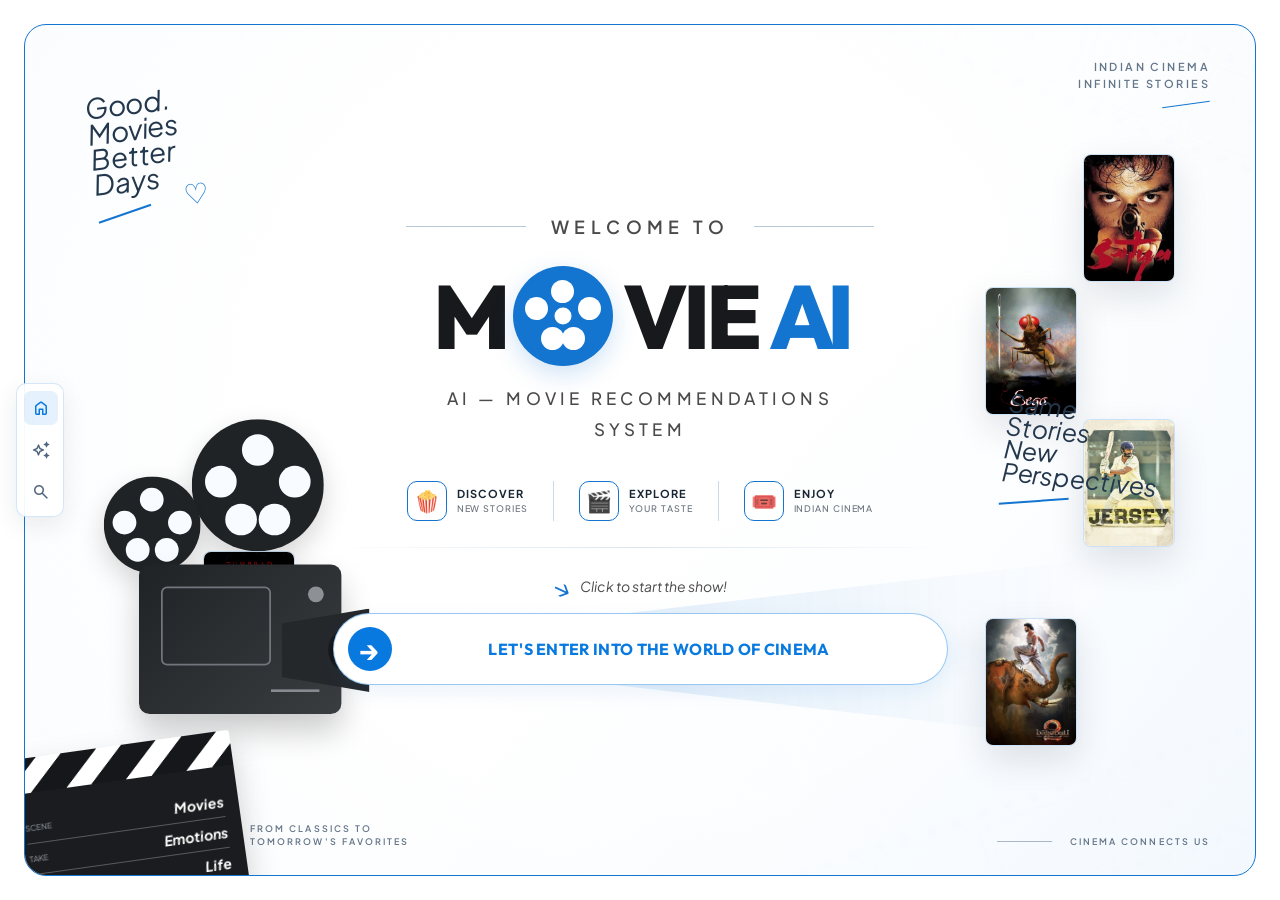
==== commit b52ebb21: "Implement MovieAI discovery, Model-B details, and UI updates" ====
--- a/frontend/index.html
+++ b/frontend/index.html
@@ -17,6 +17,17 @@
     <link rel="stylesheet" href="styles.css">
 </head>
 <body>
+<nav class="site-nav" aria-label="Main navigation">
+    <a class="site-nav-link" href="/" aria-label="Home" title="Home" aria-current="page">
+        <span class="material-symbols-rounded" aria-hidden="true">home</span>
+    </a>
+    <a class="site-nav-link" href="/recommendation.html" aria-label="Natural-language recommendations" title="Describe a movie">
+        <span class="material-symbols-rounded" aria-hidden="true">auto_awesome</span>
+    </a>
+    <a class="site-nav-link" href="/movie-search.html" aria-label="Search movies" title="Search movies">
+        <span class="material-symbols-rounded" aria-hidden="true">search</span>
+    </a>
+</nav>
 <div class="app">
     <div class="ambient ambient-one" aria-hidden="true"></div>
     <div class="ambient ambient-two" aria-hidden="true"></div>
@@ -190,7 +201,8 @@
                         type="button"
                         aria-label="Enter the world of cinema"
                     >
-                        <span>LET'S ENTER INTO THE WORLD OF CINEMA</span>
+                        <span class="enter-button__circle" aria-hidden="true"></span>
+                        <span class="enter-button__text">LET'S ENTER INTO THE WORLD OF CINEMA</span>
                         <span class="enter-arrow" aria-hidden="true">→</span>
                     </button>
                 </div>
@@ -259,6 +271,10 @@
 
             <header class="mode-page-top">
                 <span class="mode-brand">MOVIEAI</span>
+
+                <button class="theme-toggle" type="button" data-theme-toggle aria-label="Switch to dark mode" title="Switch to dark mode" aria-pressed="false">
+                    <span class="material-symbols-rounded" aria-hidden="true">dark_mode</span>
+                </button>
 
                 <span class="mode-index">
                     01 / DISCOVER
@@ -480,6 +496,7 @@
     </section>
 </div>
 
+<script src="theme.js"></script>
 <script src="app.js"></script>
 </body>
-</html>+</html>
--- a/frontend/styles.css
+++ b/frontend/styles.css
@@ -1765,14 +1765,20 @@
    22. ENTER BUTTON
    ========================================================= */
 .enter-button {
+    --enter-icon-size: 44px;
+    --enter-icon-inset: 14px;
     display:
         flex;
     align-items:
         center;
     justify-content:
         center;
-    gap:
-        25px;
+    position:
+        relative;
+    overflow:
+        hidden;
+    isolation:
+        isolate;
     width:
         min(
             620px,
@@ -1782,20 +1788,12 @@
         72px;
     margin:
         0 auto;
-    padding:
-        0 12px 0 35px;
-    border:
-        none;
+    padding: 0 24px 0 0;
+    border: 1px solid rgba(8, 121, 223, 0.42);
     border-radius:
         40px;
-    background:
-        linear-gradient(
-            100deg,
-            #0871dc,
-            #2389ed
-        );
-    color:
-        white;
+    background: #ffffff;
+    color: var(--blue);
     font-family:
         var(--display);
     font-size:
@@ -1806,33 +1804,13 @@
         0.02em;
     cursor:
         pointer;
-    box-shadow:
-        0 15px 35px
-        rgba(
-            20,
-            117,
-            209,
-            0.24
-        );
-    transition:
-        transform
-        220ms
-        ease,
-        box-shadow
-        220ms
-        ease;
+    box-shadow: 0 8px 20px rgba(20, 117, 209, 0.08);
+    transition: transform 320ms cubic-bezier(0.22, 1, 0.36, 1), box-shadow 420ms cubic-bezier(0.22, 1, 0.36, 1), border-color 320ms ease;
 }
 .enter-button:hover {
     transform:
         translateY(-3px);
-    box-shadow:
-        0 20px 45px
-        rgba(
-            20,
-            117,
-            209,
-            0.32
-        );
+    box-shadow: 0 16px 34px rgba(20, 117, 209, 0.24);
 }
 .enter-button:active {
     transform:
@@ -1855,34 +1833,113 @@
     cursor:
         default;
 }
+
+.enter-button__circle {
+    position: absolute;
+    top: 50%;
+    left: var(--enter-icon-inset);
+    z-index: 0;
+    width: var(--enter-icon-size);
+    height: var(--enter-icon-size);
+    border-radius: 999px;
+    background: #0879df;
+    transform: translateY(-50%);
+    will-change: width, height, transform;
+    transition: width 620ms cubic-bezier(0.16, 1, 0.3, 1), height 620ms cubic-bezier(0.16, 1, 0.3, 1),
+        top 620ms cubic-bezier(0.16, 1, 0.3, 1), left 620ms cubic-bezier(0.16, 1, 0.3, 1),
+        transform 620ms cubic-bezier(0.16, 1, 0.3, 1), border-radius 620ms cubic-bezier(0.16, 1, 0.3, 1),
+        background-color 180ms ease-out;
+}
+
+.enter-button__text {
+    position: relative;
+    z-index: 1;
+    margin-left: calc(var(--enter-icon-size) + 18px);
+    color: #0879df;
+    transition: color 620ms cubic-bezier(0.16, 1, 0.3, 1);
+}
+
+@supports ((-webkit-background-clip: text) or (background-clip: text)) {
+    .enter-button__text {
+        color: transparent;
+        background: linear-gradient(90deg, #ffffff 0 50%, #0879df 50% 100%);
+        background-position: 100% 0;
+        background-size: 200% 100%;
+        -webkit-background-clip: text;
+        background-clip: text;
+        -webkit-text-fill-color: transparent;
+        transition: background-position 620ms cubic-bezier(0.16, 1, 0.3, 1);
+    }
+
+    .enter-button:is(:hover, :focus-visible) .enter-button__text {
+        background-position: 0 0;
+    }
+}
+
+.enter-button:is(:hover, :focus-visible) .enter-button__circle {
+    top: 0;
+    left: 0;
+    width: 100%;
+    height: 100%;
+    border-radius: inherit;
+    background: #0879df;
+    transform: none;
+}
 /* =========================================================
    CTA ARROW
    ========================================================= */
 .enter-arrow {
+    position: absolute;
+    top: 50%;
+    left: var(--enter-icon-inset);
+    z-index: 2;
     display:
         flex;
     align-items:
         center;
     justify-content:
         center;
-    width:
-        50px;
-    height:
-        50px;
+    width: var(--enter-icon-size);
+    height: var(--enter-icon-size);
     flex:
-        0 0 50px;
+        0 0 var(--enter-icon-size);
     border-radius:
         50%;
-    background:
-        white;
-    color:
-        var(--blue);
+    background: transparent;
+    color: #ffffff;
     font-family:
         var(--sans);
-    font-size:
-        30px;
-    font-weight:
-        400;
+    font-size: 27px;
+    font-weight: 800;
+    transform: translateY(-50%);
+    transition: color 620ms cubic-bezier(0.16, 1, 0.3, 1), transform 620ms cubic-bezier(0.16, 1, 0.3, 1);
+}
+
+.enter-button:is(:hover, :focus-visible) .enter-arrow {
+    color: #ffffff;
+    transform: translate(5px, -50%);
+}
+
+.enter-button:is(:hover, :focus-visible) .enter-button__text {
+    color: #ffffff;
+}
+
+.enter-button:is(:hover, :focus-visible) {
+    border-color: #0879df;
+    box-shadow: 0 16px 34px rgba(20, 117, 209, 0.24);
+}
+
+@media (prefers-reduced-motion: reduce) {
+    .enter-button,
+    .enter-button__circle,
+    .enter-button__text,
+    .enter-arrow {
+        transition: none;
+    }
+
+    .enter-button:is(:hover, :focus-visible) .enter-arrow {
+        transform: translateY(-50%);
+    }
 }
 /* =========================================================
    23. BOTTOM LABELS
@@ -3793,6 +3850,8 @@
     }
 
     .enter-button {
+        --enter-icon-size: 42px;
+        --enter-icon-inset: 8px;
         width: 100%;
         max-width: 520px;
         height: 60px;
@@ -4093,6 +4152,8 @@
     }
 
     .enter-button {
+        --enter-icon-size: 38px;
+        --enter-icon-inset: 8px;
         height: 54px;
         padding-left: 14px;
         font-size: 10px;
@@ -4194,6 +4255,8 @@
     }
 
     .enter-button {
+        --enter-icon-size: 34px;
+        --enter-icon-inset: 8px;
         height: 50px;
         font-size: 9px;
     }
@@ -4272,6 +4335,8 @@
     }
 
     .enter-button {
+        --enter-icon-size: 34px;
+        --enter-icon-inset: 6px;
         height: 46px;
         max-width: 460px;
         font-size: 9px;
@@ -7966,7 +8031,7 @@
 }
 
 .strip-highlight {
-    color: #0879df;
+    color: #0065b3;
     font-weight: 800;
 }
 
@@ -8046,7 +8111,7 @@
     font-size: 10px;
     font-weight: 800;
     letter-spacing: 0.2em;
-    color: #0879df;
+    color: #005a9e;
     background: rgba(8, 121, 223, 0.08);
     padding: 2px 8px;
     border-radius: 4px;
@@ -8088,7 +8153,7 @@
 .recommendation-eyebrow,
 .movie-search-eyebrow {
     font-family: var(--sans);
-    color: #0879df;
+    color: #0065b3;
     font-size: 11px;
     font-weight: 800;
     letter-spacing: 0.18em;
@@ -8113,6 +8178,7 @@
 
 .gradient-text {
     background: linear-gradient(135deg, #0879df 0%, #004ba0 100%);
+    background-clip: text;
     -webkit-background-clip: text;
     -webkit-text-fill-color: transparent;
 }
@@ -8167,7 +8233,7 @@
     font-family: var(--sans);
     font-size: 12px;
     font-weight: 500;
-    color: #71839a;
+    color: #566a81;
 }
 
 .prompt-chips {
@@ -8280,7 +8346,7 @@
     font-family: var(--sans);
     font-size: 12px;
     font-weight: 700;
-    color: #8397af;
+    color: #5f7185;
 }
 
 .clear-btn {
@@ -8322,6 +8388,12 @@
     outline: none;
 }
 
+.recommendation-input::placeholder,
+.movie-search-input::placeholder {
+    color: #60748a;
+    opacity: 1;
+}
+
 .recommendation-form-footer {
     display: flex;
     align-items: center;
@@ -8345,7 +8417,7 @@
 
 .recommendation-hint {
     font-family: var(--sans);
-    color: #687b94;
+    color: #52667d;
     font-size: 13px;
     line-height: 1.4;
 }
@@ -8560,7 +8632,7 @@
 .recommendation-results-heading span,
 .movie-search-section-title span {
     font-family: var(--sans);
-    color: #0879df;
+    color: #0065b3;
     font-size: 11px;
     font-weight: 800;
     letter-spacing: 0.2em;
@@ -8578,7 +8650,7 @@
 
 .recommendation-intent {
     font-family: var(--sans);
-    color: #687b94;
+    color: #52667d;
     font-size: 14px;
     margin-top: 6px;
 }
@@ -8612,6 +8684,45 @@
     border-color: rgba(8, 121, 223, 0.42);
 }
 
+.movie-search-card--tilt {
+    --tilt-x: 0deg;
+    --tilt-y: 0deg;
+    --spotlight-x: 50%;
+    --spotlight-y: 50%;
+    overflow: hidden;
+    transform-style: preserve-3d;
+    will-change: transform;
+}
+
+.movie-search-card--tilt::after {
+    content: "";
+    position: absolute;
+    inset: 0;
+    pointer-events: none;
+    opacity: 0;
+    background: radial-gradient(circle at var(--spotlight-x) var(--spotlight-y), rgba(129, 201, 255, 0.28), transparent 42%);
+    transition: opacity 180ms ease;
+}
+
+.movie-search-card--tilt:hover {
+    transform: translateY(-6px) perspective(1100px) rotateX(var(--tilt-x)) rotateY(var(--tilt-y)) scale(1.025);
+}
+
+.movie-search-card--tilt:hover::after,
+.movie-search-card--tilt:focus-visible::after {
+    opacity: 1;
+}
+
+.movie-search-card--tilt:focus-visible {
+    outline: 3px solid rgba(8, 121, 223, 0.6);
+    outline-offset: 3px;
+}
+
+.movie-search-card--tilt > * {
+    position: relative;
+    z-index: 1;
+}
+
 .recommendation-poster,
 .movie-search-poster {
     width: 115px;
@@ -8640,7 +8751,7 @@
 .recommendation-meta,
 .movie-search-card-content p {
     margin: 0 0 8px;
-    color: #687b94;
+    color: #52667d;
     font-family: var(--sans);
     font-size: 13px;
     font-weight: 600;
@@ -8648,7 +8759,7 @@
 
 .recommendation-genre {
     margin: 0 0 12px;
-    color: #0879df;
+    color: #0065b3;
     font-family: var(--sans);
     font-size: 13px;
     font-weight: 700;
@@ -8899,4 +9010,1106 @@
 .recommendation-page,
 .movie-search-page {
     padding-bottom: 120px !important;
-}+}
+
+.site-nav {
+    position: fixed;
+    z-index: 40;
+    top: 50%;
+    left: 16px;
+    display: grid;
+    gap: 8px;
+    width: 48px;
+    padding: 7px;
+    border: 1px solid rgba(20, 117, 209, 0.18);
+    border-radius: 10px;
+    background: rgba(255, 255, 255, 0.88);
+    box-shadow: 0 8px 24px rgba(20, 40, 70, 0.09);
+    transform: translateY(-50%);
+    backdrop-filter: blur(14px);
+}
+
+.site-nav-link {
+    display: grid;
+    place-items: center;
+    width: 34px;
+    height: 34px;
+    border-radius: 7px;
+    color: #50657d;
+    text-decoration: none;
+    transition: background-color 160ms ease, color 160ms ease;
+}
+
+.site-nav-link:hover,
+.site-nav-link[aria-current="page"] {
+    background: rgba(8, 121, 223, 0.1);
+    color: #0879df;
+}
+
+.site-nav-link:focus-visible {
+    outline: 3px solid rgba(8, 121, 223, 0.45);
+    outline-offset: 2px;
+}
+
+.theme-toggle {
+    display: inline-grid;
+    place-items: center;
+    flex: 0 0 42px;
+    width: 42px;
+    height: 42px;
+    padding: 0;
+    border: 1px solid rgba(20, 117, 209, 0.24);
+    border-radius: 50%;
+    background: rgba(255, 255, 255, 0.88);
+    color: #1e3a5f;
+    cursor: pointer;
+    transition: background-color 180ms ease, color 180ms ease, border-color 180ms ease;
+}
+
+.theme-toggle:hover {
+    border-color: #0879df;
+    color: #0879df;
+}
+
+.theme-toggle:focus-visible {
+    outline: 3px solid rgba(8, 121, 223, 0.45);
+    outline-offset: 3px;
+}
+
+.mode-page-top .theme-toggle {
+    margin-left: auto;
+    margin-right: 20px;
+}
+
+html[data-theme="dark"] {
+    color-scheme: dark;
+    --white: #111820;
+    --black: #f1f5f8;
+    --grey: #c3ccd5;
+    --grey-soft: #aab6c1;
+    --light-grey: #37434e;
+    --blue-soft: #13283a;
+}
+
+html[data-theme="dark"] body,
+html[data-theme="dark"] .app {
+    background-color: #111820;
+    color: #f1f5f8;
+}
+
+html[data-theme="dark"] body.cinema-subpage {
+    background:
+        radial-gradient(circle at 10% 20%, rgba(20, 117, 209, 0.08) 0%, transparent 40%),
+        radial-gradient(circle at 90% 80%, rgba(20, 117, 209, 0.1) 0%, transparent 45%),
+        linear-gradient(180deg, #111820 0%, #151d25 45%, #10161c 100%);
+    color: #f1f5f8;
+}
+
+html[data-theme="dark"] .next-page,
+html[data-theme="dark"] .intro-frame {
+    background-color: #111820;
+}
+
+html[data-theme="dark"] .mode-index,
+html[data-theme="dark"] .mode-eyebrow,
+html[data-theme="dark"] .chips-title,
+html[data-theme="dark"] .chips-hint,
+html[data-theme="dark"] .char-counter,
+html[data-theme="dark"] .mode-heading p,
+html[data-theme="dark"] .recommendation-heading p,
+html[data-theme="dark"] .movie-search-heading p,
+html[data-theme="dark"] .recommendation-hint,
+html[data-theme="dark"] .recommendation-meta,
+html[data-theme="dark"] .movie-search-card-content p,
+html[data-theme="dark"] .movie-detail-content p,
+html[data-theme="dark"] .recommendation-intent,
+html[data-theme="dark"] .recommendation-explanation {
+    color: #bac6d1;
+}
+
+html[data-theme="dark"] .recommendation-eyebrow,
+html[data-theme="dark"] .movie-search-eyebrow,
+html[data-theme="dark"] .recommendation-results-heading span,
+html[data-theme="dark"] .movie-search-section-title span,
+html[data-theme="dark"] .recommendation-genre,
+html[data-theme="dark"] .heading-reel-icon,
+html[data-theme="dark"] .brand-sub-badge,
+html[data-theme="dark"] .brand-ai-accent,
+html[data-theme="dark"] .mode-brand,
+html[data-theme="dark"] .strip-highlight,
+html[data-theme="dark"] .textarea-label-pill,
+html[data-theme="dark"] .gradient-text {
+    color: #8cc8ff;
+}
+
+html[data-theme="dark"] .gradient-text {
+    background: linear-gradient(135deg, #b8dcff 0%, #8cc8ff 100%);
+    background-clip: text;
+    -webkit-background-clip: text;
+    -webkit-text-fill-color: transparent;
+}
+
+html[data-theme="dark"] .mode-heading h2,
+html[data-theme="dark"] .mode-card,
+html[data-theme="dark"] .brand-text,
+html[data-theme="dark"] .recommendation-heading h1,
+html[data-theme="dark"] .movie-search-heading h1,
+html[data-theme="dark"] .recommendation-results-heading h2,
+html[data-theme="dark"] .movie-search-section-title h2,
+html[data-theme="dark"] .recommendation-card-content h3,
+html[data-theme="dark"] .movie-search-card-content h3,
+html[data-theme="dark"] .movie-detail-content h2 {
+    color: #f1f5f8;
+}
+
+html[data-theme="dark"] .mode-card,
+html[data-theme="dark"] .subpage-film-strip,
+html[data-theme="dark"] .recommendation-back,
+html[data-theme="dark"] .movie-search-back,
+html[data-theme="dark"] .prompt-chips-wrapper,
+html[data-theme="dark"] .input-glow-card,
+html[data-theme="dark"] .movie-search-box-card,
+html[data-theme="dark"] .recommendation-movie-card,
+html[data-theme="dark"] .movie-search-card,
+html[data-theme="dark"] .movie-detail-card,
+html[data-theme="dark"] .movie-search-loading,
+html[data-theme="dark"] .movie-search-empty,
+html[data-theme="dark"] .movie-search-error,
+html[data-theme="dark"] .recommendation-loading,
+html[data-theme="dark"] .recommendation-empty,
+html[data-theme="dark"] .recommendation-error,
+html[data-theme="dark"] .autocomplete-results {
+    background: #19232c;
+    color: #f1f5f8;
+}
+
+html[data-theme="dark"] .movie-search-input {
+    background: #111a22;
+    color: #f1f5f8;
+}
+
+html[data-theme="dark"] .recommendation-input {
+    color: #f1f5f8;
+}
+
+html[data-theme="dark"] .recommendation-input::placeholder,
+html[data-theme="dark"] .movie-search-input::placeholder {
+    color: #bac6d1;
+    opacity: 1;
+}
+
+html[data-theme="dark"] .prompt-chip,
+html[data-theme="dark"] .search-chip {
+    background: #202d38;
+    color: #e2eaf1;
+}
+
+html[data-theme="dark"] .autocomplete-item {
+    color: #e2eaf1;
+}
+
+html[data-theme="dark"] .autocomplete-item:hover {
+    background: #263847;
+}
+
+html[data-theme="dark"] .theme-toggle {
+    background: #19232c;
+    color: #e2eaf1;
+    border-color: rgba(122, 183, 235, 0.35);
+}
+
+html[data-theme="dark"] .site-nav {
+    border-color: rgba(122, 183, 235, 0.22);
+    background: rgba(25, 35, 44, 0.92);
+}
+
+html[data-theme="dark"] .site-nav-link {
+    color: #bac6d1;
+}
+
+html[data-theme="dark"] .site-nav-link:hover,
+html[data-theme="dark"] .site-nav-link[aria-current="page"] {
+    background: rgba(8, 121, 223, 0.24);
+    color: #8cc8ff;
+}
+
+@media (max-width: 768px) {
+    .site-nav {
+        display: none;
+    }
+
+    .mode-page-top .theme-toggle {
+        margin-right: 12px;
+    }
+
+    .recommendation-header .theme-toggle,
+    .movie-search-header .theme-toggle {
+        flex-basis: 38px;
+        width: 38px;
+        height: 38px;
+    }
+}
+
+
+/* =========================================================
+   MOVIE DETAILS PAGE & LARGE INTERACTIVE 3D MOVIE CARD
+   ========================================================= */
+
+.movie-details-page-view {
+    animation: cinemaFadeUp 0.5s cubic-bezier(0.22, 1, 0.36, 1) forwards;
+    margin-top: 10px;
+}
+
+.movie-details-nav-bar {
+    display: flex;
+    align-items: center;
+    justify-content: space-between;
+    gap: 16px;
+    margin-bottom: 24px;
+    padding-bottom: 18px;
+    border-bottom: 1.5px solid rgba(8, 121, 223, 0.16);
+}
+
+.back-to-search-btn {
+    display: inline-flex;
+    align-items: center;
+    gap: 10px;
+    padding: 10px 22px;
+    border-radius: 999px;
+    border: 1.5px solid rgba(8, 121, 223, 0.28);
+    background: #ffffff;
+    color: #0056b3;
+    font-family: var(--sans);
+    font-size: 14px;
+    font-weight: 700;
+    cursor: pointer;
+    box-shadow: 0 4px 14px rgba(8, 121, 223, 0.08);
+    transition: all 0.25s cubic-bezier(0.22, 1, 0.36, 1);
+}
+
+.back-to-search-btn:hover {
+    background: #0879df;
+    color: #ffffff;
+    border-color: #0879df;
+    transform: translateX(-4px);
+    box-shadow: 0 8px 22px rgba(8, 121, 223, 0.32);
+}
+
+.back-to-search-btn:active {
+    transform: translateX(-2px) scale(0.97);
+}
+
+.back-to-search-btn:focus-visible {
+    outline: 3px solid rgba(8, 121, 223, 0.5);
+    outline-offset: 2px;
+}
+
+.back-btn-icon {
+    font-size: 20px;
+    transition: transform 0.2s ease;
+}
+
+.back-to-search-btn:hover .back-btn-icon {
+    transform: translateX(-3px);
+}
+
+.back-query-hint {
+    font-family: var(--sans);
+    font-size: 13px;
+    font-weight: 600;
+    color: #52667d;
+    background: rgba(8, 121, 223, 0.08);
+    padding: 6px 14px;
+    border-radius: 999px;
+    border: 1px solid rgba(8, 121, 223, 0.18);
+}
+
+/* 2-Column Responsive Showcase */
+.details-layout {
+    display: grid;
+    grid-template-columns: 360px 1fr;
+    gap: 40px;
+    align-items: start;
+}
+
+/* 3D Showcase Column */
+.details-3d-showcase {
+    position: sticky;
+    top: 24px;
+    display: flex;
+    flex-direction: column;
+    align-items: center;
+    perspective: 1200px;
+}
+
+.details-3d-card-wrapper {
+    width: 100%;
+    max-width: 360px;
+    perspective: 1200px;
+}
+
+.large-3d-movie-card {
+    --tilt-x: 0deg;
+    --tilt-y: 0deg;
+    --glare-x: 50%;
+    --glare-y: 50%;
+    position: relative;
+    width: 100%;
+    aspect-ratio: 2 / 3;
+    min-height: 480px;
+    border-radius: 28px;
+    background: #111a24;
+    box-shadow:
+        0 24px 60px rgba(10, 25, 45, 0.22),
+        0 10px 25px rgba(8, 121, 223, 0.18);
+    border: 2px solid rgba(8, 121, 223, 0.28);
+    transform-style: preserve-3d;
+    will-change: transform;
+    cursor: grab;
+    overflow: hidden;
+    transition: transform 180ms ease-out, box-shadow 0.3s ease;
+}
+
+.large-3d-movie-card:active {
+    cursor: grabbing;
+}
+
+.large-3d-movie-card:hover {
+    box-shadow:
+        0 32px 80px rgba(8, 121, 223, 0.35),
+        0 12px 30px rgba(0, 0, 0, 0.3);
+    border-color: rgba(8, 121, 223, 0.6);
+}
+
+.large-3d-movie-card.is-tilting {
+    transform: perspective(1200px) rotateX(var(--tilt-x)) rotateY(var(--tilt-y));
+}
+
+.large-3d-movie-card.is-tilting .card-3d-glare {
+    opacity: 1;
+    background: radial-gradient(circle at var(--glare-x) var(--glare-y), rgba(166, 220, 255, 0.44), transparent 42%);
+}
+
+.large-3d-movie-card.is-tilting .card-3d-glow {
+    opacity: 1;
+    background: radial-gradient(circle at var(--glare-x) var(--glare-y), rgba(8, 121, 223, 0.3), transparent 56%);
+}
+
+.card-3d-glare {
+    position: absolute;
+    inset: 0;
+    z-index: 10;
+    pointer-events: none;
+    border-radius: 26px;
+    opacity: 0;
+    mix-blend-mode: overlay;
+    transition: opacity 0.25s ease;
+}
+
+.card-3d-glow {
+    position: absolute;
+    inset: 0;
+    z-index: 5;
+    pointer-events: none;
+    border-radius: 26px;
+    opacity: 0;
+    mix-blend-mode: screen;
+    transition: opacity 0.25s ease;
+}
+
+.card-3d-content {
+    position: relative;
+    width: 100%;
+    height: 100%;
+    border-radius: 26px;
+    overflow: hidden;
+    transform-style: preserve-3d;
+}
+
+.card-3d-poster {
+    width: 100%;
+    height: 100%;
+    object-fit: cover;
+    display: block;
+    border-radius: 26px;
+    transform: translateZ(20px);
+}
+
+.card-3d-poster-fallback {
+    width: 100%;
+    height: 100%;
+    display: flex;
+    flex-direction: column;
+    align-items: center;
+    justify-content: center;
+    padding: 30px 20px;
+    background: linear-gradient(145deg, #162536 0%, #0d1622 100%);
+    color: #ffffff;
+    text-align: center;
+    transform: translateZ(20px);
+}
+
+.card-3d-poster-fallback .fallback-icon {
+    font-size: 72px;
+    color: #0879df;
+    margin-bottom: 16px;
+}
+
+.card-3d-poster-fallback .fallback-title {
+    font-family: var(--display);
+    font-size: 24px;
+    font-weight: 800;
+    line-height: 1.25;
+    margin-bottom: 8px;
+    color: #f0f7ff;
+}
+
+.card-3d-poster-fallback .fallback-genre {
+    font-family: var(--sans);
+    font-size: 13px;
+    color: #8cc8ff;
+    font-weight: 600;
+}
+
+.card-3d-badges {
+    position: absolute;
+    top: 18px;
+    left: 18px;
+    right: 18px;
+    display: flex;
+    justify-content: space-between;
+    align-items: center;
+    z-index: 8;
+    transform: translateZ(45px);
+    pointer-events: none;
+}
+
+.badge-3d {
+    display: inline-flex;
+    align-items: center;
+    gap: 5px;
+    padding: 6px 14px;
+    border-radius: 999px;
+    font-family: var(--sans);
+    font-size: 13px;
+    font-weight: 800;
+    backdrop-filter: blur(12px);
+    -webkit-backdrop-filter: blur(12px);
+    box-shadow: 0 6px 16px rgba(0, 0, 0, 0.28);
+}
+
+.badge-3d--rating {
+    background: rgba(14, 25, 40, 0.82);
+    color: #ffc107;
+    border: 1px solid rgba(255, 193, 7, 0.45);
+}
+
+.badge-3d--rating .material-symbols-rounded {
+    font-size: 16px;
+    color: #ffc107;
+}
+
+.badge-3d--year {
+    background: rgba(14, 25, 40, 0.82);
+    color: #ffffff;
+    border: 1px solid rgba(255, 255, 255, 0.25);
+}
+
+.card-3d-footer {
+    position: absolute;
+    bottom: 16px;
+    left: 50%;
+    transform: translateX(-50%) translateZ(40px);
+    display: inline-flex;
+    align-items: center;
+    gap: 7px;
+    padding: 6px 14px;
+    border-radius: 999px;
+    background: rgba(14, 25, 40, 0.8);
+    backdrop-filter: blur(10px);
+    border: 1px solid rgba(8, 121, 223, 0.4);
+    color: #8cc8ff;
+    font-family: var(--sans);
+    font-size: 11px;
+    font-weight: 700;
+    letter-spacing: 0.04em;
+    text-transform: uppercase;
+    pointer-events: none;
+    white-space: nowrap;
+    box-shadow: 0 4px 12px rgba(0, 0, 0, 0.25);
+}
+
+.card-3d-footer .material-symbols-rounded {
+    font-size: 16px;
+    color: #38bdf8;
+}
+
+/* Movie Info Container */
+.details-info-container {
+    display: flex;
+    flex-direction: column;
+    gap: 24px;
+}
+
+.details-header {
+    display: flex;
+    flex-direction: column;
+    gap: 10px;
+}
+
+.details-badges-row {
+    display: flex;
+    align-items: center;
+    flex-wrap: wrap;
+    gap: 10px;
+}
+
+.details-cinema-badge {
+    display: inline-flex;
+    align-items: center;
+    gap: 6px;
+    padding: 4px 12px;
+    border-radius: 999px;
+    background: rgba(8, 121, 223, 0.1);
+    border: 1px solid rgba(8, 121, 223, 0.25);
+    color: #0065b3;
+    font-family: var(--sans);
+    font-size: 11px;
+    font-weight: 800;
+    letter-spacing: 0.12em;
+}
+
+.details-cinema-badge .material-symbols-rounded {
+    font-size: 15px;
+    color: #0879df;
+}
+
+.details-source-badge {
+    font-family: var(--sans);
+    font-size: 11px;
+    font-weight: 700;
+    color: #50657d;
+    background: rgba(80, 101, 125, 0.1);
+    padding: 4px 10px;
+    border-radius: 999px;
+}
+
+.details-title {
+    margin: 0;
+    font-family: var(--display);
+    font-size: clamp(34px, 4.5vw, 54px);
+    font-weight: 900;
+    line-height: 1.08;
+    letter-spacing: -0.035em;
+    color: #0f172a;
+}
+
+/* Meta Chips Row */
+.details-meta-chips {
+    display: flex;
+    align-items: center;
+    flex-wrap: wrap;
+    gap: 12px;
+}
+
+.meta-chip {
+    display: inline-flex;
+    align-items: center;
+    gap: 8px;
+    padding: 8px 16px;
+    border-radius: 12px;
+    background: #f1f7fc;
+    border: 1.5px solid rgba(8, 121, 223, 0.16);
+    color: #334155;
+    font-family: var(--sans);
+    font-size: 13.5px;
+    font-weight: 600;
+    box-shadow: 0 2px 6px rgba(10, 30, 60, 0.03);
+}
+
+.meta-chip .material-symbols-rounded {
+    font-size: 18px;
+    color: #0879df;
+}
+
+.meta-chip--star {
+    background: #fffbeb;
+    border-color: rgba(245, 158, 11, 0.3);
+    color: #92400e;
+}
+
+.meta-chip--star .material-symbols-rounded {
+    color: #f59e0b;
+}
+
+.meta-chip--lang {
+    background: #f0fdf4;
+    border-color: rgba(34, 197, 94, 0.3);
+    color: #166534;
+}
+
+.meta-chip--lang .material-symbols-rounded {
+    color: #22c55e;
+}
+
+/* Genre Pills */
+.details-genre-group {
+    display: flex;
+    align-items: center;
+    flex-wrap: wrap;
+    gap: 10px;
+}
+
+.genre-group-label {
+    font-family: var(--sans);
+    font-size: 13px;
+    font-weight: 700;
+    color: #64748b;
+}
+
+.genre-pills {
+    display: flex;
+    flex-wrap: wrap;
+    gap: 8px;
+}
+
+.genre-pill {
+    padding: 6px 14px;
+    border-radius: 999px;
+    background: rgba(8, 121, 223, 0.1);
+    border: 1px solid rgba(8, 121, 223, 0.25);
+    color: #0879df;
+    font-family: var(--sans);
+    font-size: 12.5px;
+    font-weight: 700;
+}
+
+/* Plot Card */
+.details-plot-card {
+    padding: 22px 24px;
+    border-radius: 20px;
+    background: #ffffff;
+    border: 1.5px solid rgba(8, 121, 223, 0.2);
+    box-shadow: 0 10px 30px rgba(15, 30, 55, 0.05);
+}
+
+.details-section-title {
+    margin: 0 0 12px;
+    display: flex;
+    align-items: center;
+    gap: 8px;
+    font-family: var(--display);
+    font-size: 16px;
+    font-weight: 800;
+    color: #1e293b;
+    letter-spacing: -0.01em;
+}
+
+.details-section-title .material-symbols-rounded {
+    font-size: 20px;
+    color: #0879df;
+}
+
+.details-plot-text {
+    margin: 0;
+    font-family: var(--sans);
+    font-size: 15px;
+    line-height: 1.7;
+    color: #475569;
+}
+
+.expandable-content {
+    display: grid;
+    gap: 6px;
+}
+
+.details-expand-button {
+    justify-self: start;
+    border: 0;
+    padding: 0;
+    background: transparent;
+    color: #0879df;
+    font: inherit;
+    font-size: 13px;
+    font-weight: 800;
+    cursor: pointer;
+}
+
+.details-expand-button:hover,
+.details-expand-button:focus-visible {
+    text-decoration: underline;
+}
+
+.details-expand-button:focus-visible {
+    outline: 2px solid #0879df;
+    outline-offset: 3px;
+    border-radius: 3px;
+}
+
+/* Credits Grid (Director, Writer, Cast) */
+.details-credits-container {
+    display: grid;
+    grid-template-columns: repeat(2, minmax(0, 1fr));
+    gap: 16px;
+}
+
+.credit-box {
+    display: flex;
+    align-items: flex-start;
+    gap: 14px;
+    padding: 16px 18px;
+    border-radius: 18px;
+    background: #ffffff;
+    border: 1.5px solid rgba(8, 121, 223, 0.16);
+    box-shadow: 0 6px 20px rgba(15, 30, 55, 0.04);
+}
+
+.credit-box--wide {
+    grid-column: 1 / -1;
+}
+
+.credit-icon-wrapper {
+    flex-shrink: 0;
+    width: 38px;
+    height: 38px;
+    border-radius: 10px;
+    background: rgba(8, 121, 223, 0.1);
+    color: #0879df;
+    display: flex;
+    align-items: center;
+    justify-content: center;
+}
+
+.credit-icon-wrapper .material-symbols-rounded {
+    font-size: 20px;
+}
+
+.credit-content {
+    display: flex;
+    flex-direction: column;
+    gap: 4px;
+}
+
+.credit-label {
+    font-family: var(--sans);
+    font-size: 11px;
+    font-weight: 800;
+    text-transform: uppercase;
+    letter-spacing: 0.08em;
+    color: #64748b;
+}
+
+.credit-name {
+    font-family: var(--sans);
+    font-size: 14.5px;
+    font-weight: 700;
+    color: #0f172a;
+    line-height: 1.4;
+}
+
+/* IMDb Information Section */
+.details-imdb-section {
+    display: flex;
+    align-items: center;
+    justify-content: space-between;
+    flex-wrap: wrap;
+    gap: 18px;
+    padding: 20px 24px;
+    border-radius: 20px;
+    background: linear-gradient(135deg, rgba(245, 197, 24, 0.08) 0%, rgba(245, 197, 24, 0.02) 100%);
+    border: 1.5px solid rgba(245, 197, 24, 0.35);
+    box-shadow: 0 10px 28px rgba(245, 197, 24, 0.07);
+}
+
+.imdb-brand-badge {
+    background: #f5c518;
+    color: #000000;
+    font-family: var(--display);
+    font-size: 20px;
+    font-weight: 900;
+    letter-spacing: -0.03em;
+    padding: 6px 14px;
+    border-radius: 8px;
+    box-shadow: 0 4px 10px rgba(0, 0, 0, 0.15);
+}
+
+.imdb-meta-content {
+    display: flex;
+    flex-direction: column;
+    gap: 4px;
+    flex: 1;
+}
+
+.imdb-rating-row {
+    display: flex;
+    align-items: center;
+    gap: 6px;
+    font-family: var(--sans);
+}
+
+.imdb-star-icon {
+    color: #f5c518;
+    font-size: 22px;
+}
+
+.imdb-rating-val {
+    font-size: 22px;
+    font-weight: 800;
+    color: #0f172a;
+}
+
+.imdb-rating-max {
+    font-size: 13px;
+    color: #64748b;
+    font-weight: 600;
+}
+
+.imdb-votes-text {
+    font-size: 13px;
+    color: #64748b;
+    font-weight: 600;
+    margin-left: 4px;
+}
+
+.imdb-id-display {
+    font-family: var(--sans);
+    font-size: 12px;
+    color: #64748b;
+}
+
+.imdb-id-display code {
+    background: rgba(0, 0, 0, 0.06);
+    padding: 2px 6px;
+    border-radius: 4px;
+    font-family: monospace;
+    font-weight: 600;
+    color: #334155;
+}
+
+.imdb-external-button {
+    display: inline-flex;
+    align-items: center;
+    gap: 8px;
+    padding: 10px 20px;
+    border-radius: 12px;
+    background: #0f172a;
+    color: #ffffff;
+    font-family: var(--sans);
+    font-size: 13px;
+    font-weight: 700;
+    text-decoration: none;
+    transition: all 0.22s ease;
+    box-shadow: 0 4px 12px rgba(15, 23, 42, 0.2);
+}
+
+.imdb-external-button:hover {
+    background: #0879df;
+    transform: translateY(-2px);
+    box-shadow: 0 8px 20px rgba(8, 121, 223, 0.35);
+}
+
+.imdb-external-button .material-symbols-rounded {
+    font-size: 16px;
+}
+
+/* =========================================================
+   DARK MODE ADJUSTMENTS FOR MOVIE DETAILS & 3D CARD
+   ========================================================= */
+
+html[data-theme="dark"] .movie-details-nav-bar {
+    border-bottom-color: rgba(140, 200, 255, 0.16);
+}
+
+html[data-theme="dark"] .back-to-search-btn {
+    background: #19232c;
+    color: #8cc8ff;
+    border-color: rgba(140, 200, 255, 0.28);
+    box-shadow: 0 4px 14px rgba(0, 0, 0, 0.3);
+}
+
+html[data-theme="dark"] .back-to-search-btn:hover {
+    background: #0879df;
+    color: #ffffff;
+    border-color: #0879df;
+}
+
+html[data-theme="dark"] .back-query-hint {
+    background: rgba(140, 200, 255, 0.1);
+    color: #bac6d1;
+    border-color: rgba(140, 200, 255, 0.2);
+}
+
+html[data-theme="dark"] .details-title {
+    color: #f1f5f8;
+}
+
+html[data-theme="dark"] .meta-chip {
+    background: #19232c;
+    border-color: rgba(140, 200, 255, 0.18);
+    color: #e2eaf1;
+}
+
+html[data-theme="dark"] .meta-chip--star {
+    background: rgba(245, 158, 11, 0.12);
+    border-color: rgba(245, 158, 11, 0.3);
+    color: #fbbf24;
+}
+
+html[data-theme="dark"] .meta-chip--lang {
+    background: rgba(34, 197, 94, 0.12);
+    border-color: rgba(34, 197, 94, 0.3);
+    color: #86efac;
+}
+
+html[data-theme="dark"] .genre-group-label {
+    color: #94a3b8;
+}
+
+html[data-theme="dark"] .details-plot-card {
+    background: #19232c;
+    border-color: rgba(140, 200, 255, 0.18);
+    box-shadow: 0 10px 30px rgba(0, 0, 0, 0.25);
+}
+
+html[data-theme="dark"] .details-section-title {
+    color: #f1f5f8;
+}
+
+html[data-theme="dark"] .details-plot-text {
+    color: #cbd5e1;
+}
+
+html[data-theme="dark"] .details-expand-button {
+    color: #8cc8ff;
+}
+
+html[data-theme="dark"] .credit-box {
+    background: #19232c;
+    border-color: rgba(140, 200, 255, 0.16);
+    box-shadow: 0 6px 20px rgba(0, 0, 0, 0.25);
+}
+
+html[data-theme="dark"] .credit-name {
+    color: #f1f5f8;
+}
+
+html[data-theme="dark"] .credit-label {
+    color: #94a3b8;
+}
+
+html[data-theme="dark"] .credit-icon-wrapper {
+    background: rgba(8, 121, 223, 0.2);
+}
+
+html[data-theme="dark"] .details-imdb-section {
+    background: linear-gradient(135deg, rgba(245, 197, 24, 0.12) 0%, rgba(245, 197, 24, 0.03) 100%);
+    border-color: rgba(245, 197, 24, 0.4);
+}
+
+html[data-theme="dark"] .imdb-rating-val {
+    color: #f1f5f8;
+}
+
+html[data-theme="dark"] .imdb-rating-max,
+html[data-theme="dark"] .imdb-votes-text,
+html[data-theme="dark"] .imdb-id-display {
+    color: #94a3b8;
+}
+
+html[data-theme="dark"] .imdb-id-display code {
+    background: rgba(255, 255, 255, 0.1);
+    color: #cbd5e1;
+}
+
+html[data-theme="dark"] .imdb-external-button {
+    background: #0879df;
+    color: #ffffff;
+}
+
+html[data-theme="dark"] .imdb-external-button:hover {
+    background: #1d90f5;
+}
+
+/* Responsive adjustments */
+@media (max-width: 900px) {
+    .details-layout {
+        grid-template-columns: 1fr;
+        gap: 32px;
+    }
+
+    .details-3d-showcase {
+        position: static;
+    }
+
+    .details-3d-card-wrapper {
+        max-width: 300px;
+    }
+
+    .details-credits-container {
+        grid-template-columns: 1fr;
+    }
+}
+
+@media (prefers-reduced-motion: reduce), (hover: none), (pointer: coarse) {
+    .large-3d-movie-card,
+    .large-3d-movie-card.is-tilting {
+        transform: none;
+        transition: none;
+    }
+
+    .large-3d-movie-card.is-tilting .card-3d-glare,
+    .large-3d-movie-card.is-tilting .card-3d-glow {
+        opacity: 0;
+    }
+}
+
+/* Model-B Phase 2: compact movie profile and local recommendation gallery. */
+.movie-details-page { max-width: 1180px; padding-top: 20px; }
+.movie-details-page-view { margin-top: 0; }
+.details-layout { grid-template-columns: 300px minmax(0, 1fr); gap: 32px; max-width: 1140px; margin: 0 auto; }
+.details-3d-showcase { top: 16px; }
+.details-3d-card-wrapper { max-width: 300px; }
+.large-3d-movie-card { min-height: 0; border-radius: 20px; cursor: default; }
+.large-3d-movie-card.is-tilting { transform: perspective(1000px) rotateX(calc(var(--tilt-x) * .55)) rotateY(calc(var(--tilt-y) * .55)) scale(1.02); }
+.card-3d-poster, .card-3d-content, .card-3d-poster-fallback { border-radius: 18px; }
+.card-3d-badges { top: 12px; left: 12px; right: 12px; }
+.badge-3d, .card-3d-footer { font-size: 10px; padding: 5px 10px; }
+.details-info-container { gap: 16px; }
+.details-title { font-size: clamp(40px, 4vw, 58px); }
+.details-meta-chips { gap: 8px; }
+.meta-chip { padding: 6px 10px; border-radius: 9px; font-size: 12px; }
+.details-genre-group { gap: 7px; }
+.genre-pill { padding: 4px 10px; font-size: 11px; }
+.details-plot-card { padding: 16px 18px; border-radius: 15px; }
+.details-section-title { margin-bottom: 7px; font-size: 14px; }
+.details-plot-text { font-size: 14px; line-height: 1.55; }
+.details-credits-container { gap: 10px; }
+.credit-box { gap: 10px; padding: 12px 14px; border-radius: 13px; }
+.credit-icon-wrapper { width: 30px; height: 30px; border-radius: 8px; }
+.credit-name { font-size: 13px; }
+.details-imdb-section { gap: 12px; padding: 13px 16px; border-radius: 15px; }
+.imdb-brand-badge { font-size: 16px; padding: 4px 9px; }
+.imdb-rating-val { font-size: 18px; }
+.imdb-external-button { padding: 8px 12px; font-size: 12px; }
+
+.local-recommendations { max-width: 1140px; margin: 30px auto 0; padding-top: 24px; border-top: 1px solid rgba(8, 121, 223, .16); }
+.local-recommendations-heading { margin-bottom: 15px; }
+.local-recommendations-title { margin: 4px 0; font-family: var(--display); font-size: 28px; color: #0f172a; }
+.local-recommendations-subtitle, .local-recommendations-loading { margin: 0; color: #52667d; font-family: var(--sans); font-size: 13px; }
+.local-recommendations-grid { display: grid; grid-template-columns: repeat(3, minmax(0, 1fr)); gap: 14px; }
+.local-recommendation-card { --card-x: 50%; --card-y: 50%; --card-tilt-x: 0deg; --card-tilt-y: 0deg; position: relative; display: grid; grid-template-columns: 80px minmax(0, 1fr); gap: 12px; min-height: 140px; padding: 10px; overflow: hidden; border: 1px solid rgba(8, 121, 223, .18); border-radius: 14px; background: #fff; cursor: pointer; transition: transform 180ms ease, box-shadow 180ms ease; }
+.local-recommendation-card:hover, .local-recommendation-card:focus-visible { transform: translateY(-3px); box-shadow: 0 12px 24px rgba(8, 121, 223, .14); outline: none; }
+.local-recommendation-card.is-tilting { transform: perspective(900px) rotateX(var(--card-tilt-x)) rotateY(var(--card-tilt-y)) scale(1.02); }
+.local-recommendation-card::after { content: ""; position: absolute; inset: 0; pointer-events: none; opacity: 0; background: radial-gradient(circle at var(--card-x) var(--card-y), rgba(129, 201, 255, .24), transparent 45%); }
+.local-recommendation-card.is-tilting::after { opacity: 1; }
+.local-recommendation-poster { width: 80px; height: 120px; aspect-ratio: 2 / 3; object-fit: cover; display: block; border: 1px solid rgba(8, 121, 223, .12); border-radius: 9px; background: #edf4fa; box-shadow: 0 3px 8px rgba(15, 30, 55, .08); }
+.local-recommendation-poster-fallback { display: flex; flex-direction: column; align-items: center; justify-content: center; gap: 5px; padding: 7px; color: #52667d; text-align: center; font-family: var(--sans); font-size: 10px; }
+.local-recommendation-poster-fallback .material-symbols-rounded { color: #0879df; font-size: 24px; }
+.local-recommendation-poster-label { line-height: 1.2; }
+.local-recommendation-content { min-width: 0; align-self: center; }
+.local-recommendation-title { display: -webkit-box; margin: 0 0 5px; overflow: hidden; color: #11151b; font-family: var(--display); font-size: 16px; line-height: 1.15; -webkit-box-orient: vertical; -webkit-line-clamp: 2; }
+.local-recommendation-meta, .local-recommendation-genre { margin: 0 0 4px; color: #52667d; font-family: var(--sans); font-size: 11px; line-height: 1.35; }
+html[data-theme="dark"] .local-recommendation-card { background: #19232c; border-color: rgba(140, 200, 255, .18); }
+html[data-theme="dark"] .local-recommendations-title, html[data-theme="dark"] .local-recommendation-title { color: #f1f5f8; }
+html[data-theme="dark"] .local-recommendations-subtitle, html[data-theme="dark"] .local-recommendations-loading, html[data-theme="dark"] .local-recommendation-meta, html[data-theme="dark"] .local-recommendation-genre { color: #bac6d1; }
+@media (max-width: 760px) { .movie-details-page { padding-top: 12px; } .details-layout { grid-template-columns: 1fr; gap: 20px; } .details-3d-card-wrapper { max-width: 260px; } .details-3d-showcase { position: static; } .details-title { font-size: clamp(34px, 10vw, 46px); } .local-recommendations { margin-top: 24px; } .local-recommendations-grid { grid-template-columns: 1fr; } .local-recommendation-card { grid-template-columns: 72px minmax(0, 1fr); min-height: 120px; } .local-recommendation-poster { width: 72px; height: 108px; } }
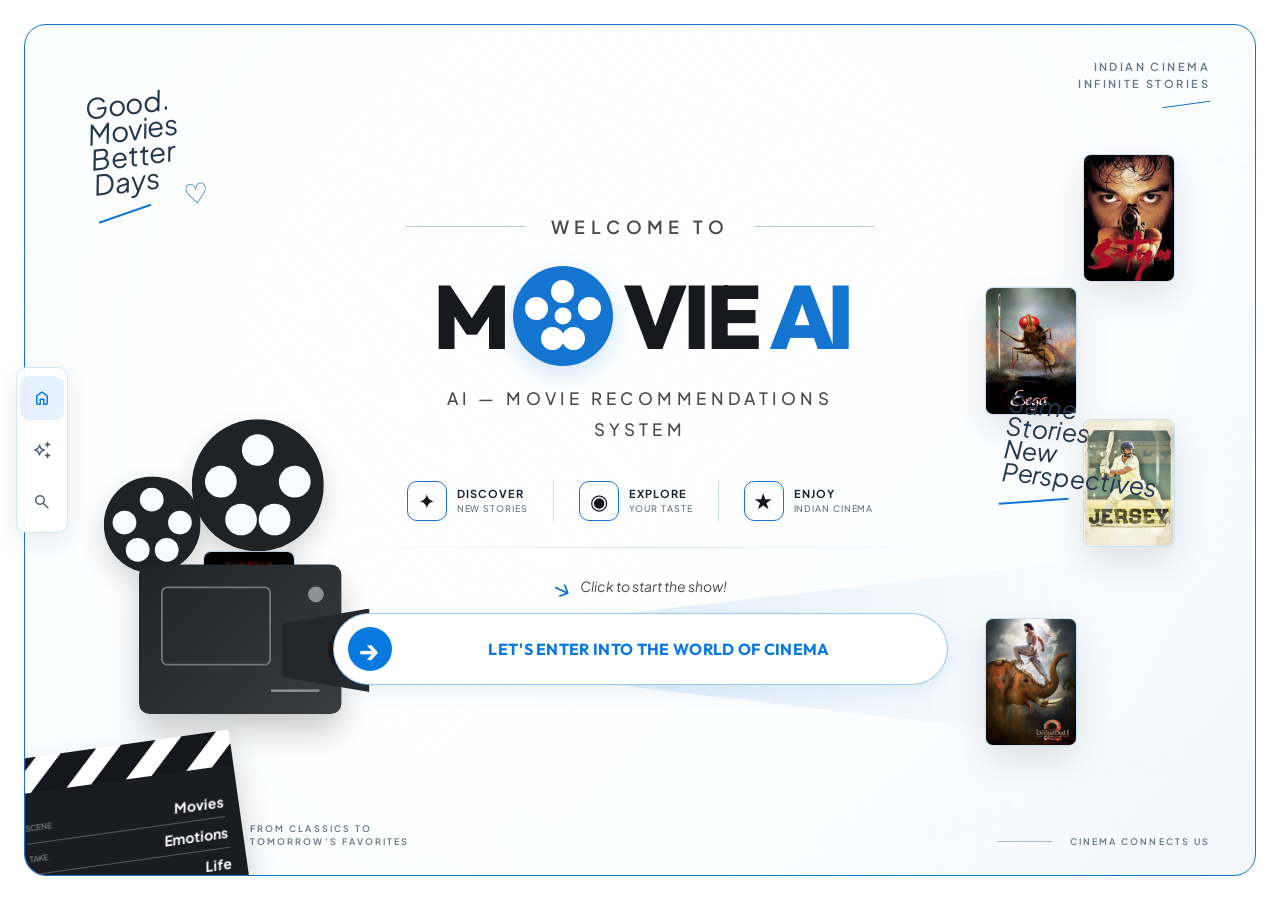
==== commit 8cb01a7e: "Improve MovieAI discovery UI and empty states" ====
--- a/frontend/index.html
+++ b/frontend/index.html
@@ -18,14 +18,17 @@
 </head>
 <body>
 <nav class="site-nav" aria-label="Main navigation">
-    <a class="site-nav-link" href="/" aria-label="Home" title="Home" aria-current="page">
+        <a class="site-nav-link" href="/" aria-label="Home" title="Home" aria-current="page">
         <span class="material-symbols-rounded" aria-hidden="true">home</span>
+            <span class="site-nav-label">Home</span>
     </a>
     <a class="site-nav-link" href="/recommendation.html" aria-label="Natural-language recommendations" title="Describe a movie">
         <span class="material-symbols-rounded" aria-hidden="true">auto_awesome</span>
+            <span class="site-nav-label">Discover</span>
     </a>
     <a class="site-nav-link" href="/movie-search.html" aria-label="Search movies" title="Search movies">
         <span class="material-symbols-rounded" aria-hidden="true">search</span>
+            <span class="site-nav-label">Search</span>
     </a>
 </nav>
 <div class="app">
@@ -137,21 +140,8 @@
 
                 <h1 class="brand-title">
                     <span>M</span>
-
-                    <span class="reel-letter">
-                        <span class="brand-reel">
-                            <i></i>
-                            <i></i>
-                            <i></i>
-                            <i></i>
-                            <i></i>
-                        </span>
-                    </span>
-
-                    <span>V</span>
-                    <span>I</span>
-                    <span>E</span>
-                    <span class="brand-ai">AI</span>
+                    <span class="reel-letter" aria-hidden="true"><span class="brand-reel"><i></i><i></i><i></i><i></i><i></i></span></span>
+                    <span>V</span><span>I</span><span>E</span><span class="brand-ai">AI</span>
                 </h1>
 
                 <div class="brand-subtitle">
@@ -161,7 +151,7 @@
 
                 <div class="mini-features">
                     <div class="mini-feature">
-                        <div class="mini-icon">🍿</div>
+                        <div class="mini-icon">✦</div>
                         <div>
                             <strong>DISCOVER</strong>
                             <small>NEW STORIES</small>
@@ -171,7 +161,7 @@
                     <div class="feature-divider" aria-hidden="true"></div>
 
                     <div class="mini-feature">
-                        <div class="mini-icon">🎬</div>
+                        <div class="mini-icon">◉</div>
                         <div>
                             <strong>EXPLORE</strong>
                             <small>YOUR TASTE</small>
@@ -181,7 +171,7 @@
                     <div class="feature-divider" aria-hidden="true"></div>
 
                     <div class="mini-feature">
-                        <div class="mini-icon">🎟️</div>
+                        <div class="mini-icon">★</div>
                         <div>
                             <strong>ENJOY</strong>
                             <small>INDIAN CINEMA</small>
@@ -271,10 +261,6 @@
 
             <header class="mode-page-top">
                 <span class="mode-brand">MOVIEAI</span>
-
-                <button class="theme-toggle" type="button" data-theme-toggle aria-label="Switch to dark mode" title="Switch to dark mode" aria-pressed="false">
-                    <span class="material-symbols-rounded" aria-hidden="true">dark_mode</span>
-                </button>
 
                 <span class="mode-index">
                     01 / DISCOVER
@@ -421,13 +407,7 @@
                 >
                     <span class="mode-card-number">02</span>
 
-                    <span
-                        class="mode-card-icon"
-                        aria-hidden="true"
-                    >
-                        <span class="mode-icon-lens"></span>
-                        <span class="mode-icon-handle"></span>
-                    </span>
+                    <span class="mode-card-icon movieai-search-icon" data-movieai-search-icon aria-hidden="true"></span>
 
                     <span class="mode-card-content">
                         <span class="mode-card-kicker">
@@ -495,8 +475,7 @@
         </div>
     </section>
 </div>
-
-<script src="theme.js"></script>
+<script src="search-icon.js"></script>
 <script src="app.js"></script>
 </body>
 </html>
--- a/frontend/styles.css
+++ b/frontend/styles.css
@@ -1,4 +1,4 @@
-/* =========================================================
+﻿/* =========================================================
    MOVIEAI
    F2.1 → F2.6
    LANDING PAGE STRUCTURE + POSTER SYSTEM + TYPOGRAPHY
@@ -1470,6 +1470,7 @@
     justify-content:
         center;
 }
+
 /* =========================================================
    REEL AS O
    ========================================================= */
@@ -1941,6 +1942,613 @@
         transform: translateY(-50%);
     }
 }
+
+/* Keep mobile audit overrides last: the legacy stylesheet contains earlier mobile layers. */
+.site-nav-label { display: none; }
+
+@media (max-width: 767px) {
+    .site-nav {
+        z-index: 80;
+        display: grid;
+        grid-template-columns: repeat(3, minmax(0, 1fr));
+        grid-template-rows: none;
+        align-items: center;
+        width: 100%;
+        height: var(--movieai-nav-h);
+        padding: 7px max(16px, env(safe-area-inset-left)) calc(7px + env(safe-area-inset-bottom)) max(16px, env(safe-area-inset-right));
+        border: 0;
+        border-top: 1px solid rgba(8, 121, 223, 0.2);
+        border-radius: 0;
+        background: rgba(255, 255, 255, 0.96);
+        box-shadow: 0 -8px 28px rgba(25, 57, 94, 0.08);
+        backdrop-filter: none;
+        transform: none;
+    }
+
+    body:not(.direct-mode):has(.intro-page:not(.exit)) .site-nav { display: none; }
+
+    .site-nav-link {
+        display: grid;
+        grid-template-rows: 24px 14px;
+        gap: 1px;
+        width: 100%;
+        min-width: 44px;
+        min-height: 52px;
+        padding: 5px 4px;
+        border-radius: 14px;
+        background: transparent;
+    }
+
+    .site-nav-link > .material-symbols-rounded { font-size: 22px; }
+    .site-nav-label { display: block; font-family: var(--sans); font-size: 12px; font-weight: 700; line-height: 14px; }
+    .site-nav-link[aria-current="page"] { background: rgba(8, 121, 223, 0.1); }
+
+    .recommendation-page,
+    .movie-search-page,
+    .movie-details-page { padding-bottom: calc(var(--movieai-nav-h) + 28px); }
+
+    .recommendation-button { min-width: 100px; min-height: 52px; }
+    .recommendation-button .button-text { display: inline; }
+    .recommendation-button.is-loading .button-text { display: none; }
+    .recommendation-button.is-loading .recommendation-button-spinner { display: none; }
+
+    .recommendation-button.is-loading::after {
+        content: "";
+        width: 18px;
+        height: 18px;
+        border: 2px solid rgba(255, 255, 255, 0.42);
+        border-top-color: #fff;
+        border-radius: 50%;
+        animation: f36PageSpinner .7s linear infinite;
+    }
+
+    .movie-search-box-card { order: 2; }
+    .prompt-chips-wrapper { order: 3; }
+    .movie-search-results { order: 4; }
+    .search-box-subtext { display: block; min-height: 18px; font-size: 0; }
+    .search-box-subtext .subtext-item, .search-box-subtext .subtext-dot { display: none; }
+    .search-box-subtext::before { content: "Instant suggestions · Ratings · Similar movies"; color: #52667d; font: 600 12px/1.5 var(--sans); }
+    .details-3d-card-wrapper { width: min(58vw, 260px); max-width: none; }
+    .details-imdb-section { bottom: calc(var(--movieai-nav-h) + 10px); }
+}
+
+/* Shared cinematic zero-results state for title search and recommendations. */
+.movieai-empty-state {
+    position: relative;
+    display: grid;
+    grid-template-columns: minmax(150px, 220px) minmax(0, 1fr);
+    align-items: center;
+    gap: clamp(20px, 4vw, 42px);
+    min-height: 270px;
+    margin-top: 30px;
+    padding: 30px clamp(24px, 5vw, 54px);
+    overflow: hidden;
+    border: 1px solid rgba(8, 121, 223, 0.18);
+    border-radius: 24px;
+    background: radial-gradient(circle at 14% 22%, rgba(8, 121, 223, 0.09), transparent 30%), #fff;
+    box-shadow: 0 16px 42px rgba(20, 40, 70, 0.07);
+    animation: movieai-empty-enter 420ms cubic-bezier(.22, 1, .36, 1) both;
+}
+
+.movieai-empty-state::before {
+    position: absolute;
+    inset: -25% auto -25% -18%;
+    width: 46%;
+    pointer-events: none;
+    background: linear-gradient(105deg, transparent 18%, rgba(77, 166, 255, .13) 48%, transparent 78%);
+    content: "";
+    opacity: 0;
+    transform: translateX(-32%) skewX(-16deg);
+    animation: movieai-empty-spotlight 2.8s 380ms cubic-bezier(.22, 1, .36, 1) infinite;
+}
+
+.movieai-empty-state__mascot { width: min(100%, 190px); justify-self: center; }
+.movieai-empty-mascot { display: block; width: 100%; overflow: visible; }
+.movieai-empty-mascot__shadow ellipse { fill: rgba(11, 31, 58, 0.13); }
+.movieai-empty-mascot__body { transform-origin: 80px 84px; animation: movieai-empty-float 2.9s ease-in-out infinite; }
+.movieai-empty-mascot__ticket { fill: #0879df; stroke: #0b1f3a; stroke-width: 4; }
+.movieai-empty-mascot__ticket-line { fill: none; stroke: rgba(255, 255, 255, .68); stroke-linecap: round; stroke-width: 3; }
+.movieai-empty-mascot__brow, .movieai-empty-mascot__mouth, .movieai-empty-mascot__glass circle, .movieai-empty-mascot__glass path { fill: none; stroke: #0b1f3a; stroke-linecap: round; stroke-linejoin: round; stroke-width: 4; }
+.movieai-empty-mascot__eye { fill: #fff; stroke: #0b1f3a; stroke-width: 3; }
+.movieai-empty-mascot__pupil { fill: #0b1f3a; transform-origin: center; animation: movieai-empty-blink 4.6s ease-in-out infinite; }
+.movieai-empty-mascot__glass { transform-origin: 124px 94px; animation: movieai-empty-glass 2.9s ease-in-out infinite; }
+.movieai-empty-mascot__scan { stroke: #fff; stroke-linecap: round; stroke-width: 3; stroke-dasharray: 28; stroke-dashoffset: 28; opacity: 0; animation: movieai-empty-scan 2.9s ease-in-out infinite; }
+.movieai-empty-state__content { min-width: 0; animation: movieai-empty-copy 480ms 70ms cubic-bezier(.22, 1, .36, 1) both; }
+.movieai-empty-state__eyebrow { margin: 0 0 7px; color: #0879df; font: 800 11px/1.2 var(--sans); letter-spacing: .16em; }
+.movieai-empty-state h2 { margin: 0; color: #11151b; font: 800 clamp(25px, 3vw, 34px)/1.08 var(--display); letter-spacing: -.03em; }
+.movieai-empty-state__content > p:not(.movieai-empty-state__eyebrow) { max-width: 520px; margin: 10px 0 18px; color: #52667d; font: 500 14px/1.55 var(--sans); }
+.movieai-empty-state__actions { display: flex; flex-wrap: wrap; gap: 8px; }
+.movieai-empty-state__actions button, .movieai-empty-state__clear { min-height: 40px; padding: 8px 13px; border: 1px solid rgba(8, 121, 223, .26); border-radius: 999px; background: #fff; color: #0667bb; font: 700 13px/1.2 var(--sans); cursor: pointer; transition: transform 160ms ease, background-color 160ms ease, box-shadow 160ms ease; }
+.movieai-empty-state__actions button:hover, .movieai-empty-state__actions button:focus-visible { background: #0879df; color: #fff; box-shadow: 0 8px 18px rgba(8, 121, 223, .2); transform: translateY(-2px); outline: none; }
+.movieai-empty-state__clear { margin-top: 13px; padding-inline: 0; border-color: transparent; color: #52667d; text-decoration: underline; }
+.movieai-empty-state__clear:hover, .movieai-empty-state__clear:focus-visible { color: #0879df; outline: none; }
+
+.movieai-empty-state--confused .movieai-empty-mascot__body { animation-name: movieai-empty-confused; }
+.movieai-empty-state--confused .movieai-empty-mascot__pupil--left, .movieai-empty-state--confused .movieai-empty-mascot__pupil--right { animation-name: movieai-empty-glance; }
+.movieai-empty-state--confused .movieai-empty-mascot__brow--left { transform: rotate(-13deg); transform-origin: 63px 56px; }
+.movieai-empty-state--confused .movieai-empty-mascot__brow--right { transform: rotate(11deg); transform-origin: 96px 56px; }
+.movieai-empty-state--shocked .movieai-empty-mascot__body { animation: movieai-empty-shocked 2.5s ease-in-out infinite; }
+.movieai-empty-state--shocked .movieai-empty-mascot__eye { transform: scale(1.18); transform-origin: center; }
+.movieai-empty-state--shocked .movieai-empty-mascot__mouth { d: path("M 75 92 Q 80 104 86 92"); }
+.movieai-empty-state--suspicious .movieai-empty-mascot__body { animation: movieai-empty-suspicious 2.8s ease-in-out infinite; }
+.movieai-empty-state--suspicious .movieai-empty-mascot__eye { transform: scaleY(.68); transform-origin: center; }
+.movieai-empty-state--sleepy .movieai-empty-mascot__eye { transform: scaleY(.45); transform-origin: center; }
+.movieai-empty-state--sleepy .movieai-empty-mascot__body { animation-name: movieai-empty-sleepy; }
+.movieai-empty-state--determined .movieai-empty-mascot__brow--left { transform: rotate(12deg); transform-origin: 64px 57px; }
+.movieai-empty-state--determined .movieai-empty-mascot__brow--right { transform: rotate(-12deg); transform-origin: 96px 57px; }
+.movieai-empty-state--determined .movieai-empty-mascot__glass { animation-name: movieai-empty-determined-glass; }
+
+@keyframes movieai-empty-enter { from { opacity: 0; transform: translateY(14px) scale(.985); } to { opacity: 1; transform: none; } }
+@keyframes movieai-empty-copy { from { opacity: 0; transform: translateX(12px); } to { opacity: 1; transform: none; } }
+@keyframes movieai-empty-spotlight { 0%, 18% { opacity: 0; transform: translateX(-32%) skewX(-16deg); } 36%, 62% { opacity: 1; } 78%, 100% { opacity: 0; transform: translateX(310%) skewX(-16deg); } }
+@keyframes movieai-empty-float { 0%,100% { transform: translateY(0); } 50% { transform: translateY(-5px); } }
+@keyframes movieai-empty-confused { 0%,100% { transform: rotate(0) translateY(0); } 30% { transform: rotate(-7deg) translateY(-3px); } 65% { transform: rotate(5deg) translateY(-2px); } }
+@keyframes movieai-empty-sleepy { 0%,100% { transform: rotate(0); } 50% { transform: rotate(5deg) translateY(3px); } }
+@keyframes movieai-empty-shocked { 0%, 13%, 100% { transform: scale(1); } 7% { transform: scale(1.08) translateY(-5px); } 18% { transform: scale(.98); } }
+@keyframes movieai-empty-suspicious { 0%,100% { transform: rotate(-4deg); } 50% { transform: rotate(4deg) translateX(3px); } }
+@keyframes movieai-empty-glance { 0%,30%,100% { transform: translateX(0); } 55%,75% { transform: translateX(3px); } }
+@keyframes movieai-empty-blink { 0%,46%,48%,100% { transform: scaleY(1); } 47% { transform: scaleY(.12); } }
+@keyframes movieai-empty-glass { 0%,100% { transform: rotate(0); } 50% { transform: rotate(7deg); } }
+@keyframes movieai-empty-determined-glass { 0%,100% { transform: rotate(-4deg) scale(1); } 50% { transform: rotate(8deg) scale(1.08); } }
+@keyframes movieai-empty-scan { 0%, 20% { opacity: 0; stroke-dashoffset: 28; } 36%, 55% { opacity: .85; } 70%, 100% { opacity: 0; stroke-dashoffset: 0; } }
+
+@media (max-width: 767px) {
+    .recommendation-search-shell { gap: 2px; padding: 4px; border-radius: 999px; }
+    .recommendation-search-icon { width: 21px; height: 21px; margin-left: 9px; }
+    .recommendation-input { min-width: 0; padding-inline: 7px 3px; }
+    .recommendation-clear-btn { flex-basis: 32px; width: 32px; height: 32px; margin-right: 0; }
+    .recommendation-button { min-width: 48px; width: 48px; padding: 0; border-radius: 50%; }
+    .recommendation-button .button-text { display: none; }
+    .recommendation-button .button-arrow { display: inline-flex; font-size: 21px; }
+    .recommendation-button.is-loading .button-arrow { display: inline-flex; animation: movieai-submit-arrow 620ms cubic-bezier(.22, 1, .36, 1) infinite; }
+    .recommendation-button.is-loading::after { display: none; }
+    .recommendation-clear-btn:not([hidden]):active { animation: movieai-clear-pop 280ms cubic-bezier(.34, 1.56, .64, 1); }
+    .movieai-empty-state { grid-template-columns: 1fr; gap: 6px; min-height: 0; margin-top: 22px; padding: 24px 18px; border-radius: 20px; text-align: center; }
+    .movieai-empty-state__mascot { width: 132px; }
+    .movieai-empty-state__content > p:not(.movieai-empty-state__eyebrow) { margin-inline: auto; font-size: 14px; }
+    .movieai-empty-state__actions { justify-content: center; }
+    .movieai-empty-state__actions button, .movieai-empty-state__clear { min-height: 38px; font-size: 12px; }
+}
+
+@keyframes movieai-submit-arrow { 0% { transform: translateX(0) scale(1); } 45% { transform: translateX(5px) scale(1.08); } 100% { transform: translateX(0) scale(1); } }
+@keyframes movieai-clear-pop { 50% { transform: scale(.72) rotate(90deg); } }
+
+@media (prefers-reduced-motion: reduce) {
+    .movieai-empty-state, .movieai-empty-state::before, .movieai-empty-state__content, .movieai-empty-mascot__body, .movieai-empty-mascot__pupil, .movieai-empty-mascot__glass, .movieai-empty-mascot__scan, .recommendation-button.is-loading .button-arrow, .recommendation-clear-btn:not([hidden]):active { animation: none !important; }
+}
+
+/* =========================================================
+   MOBILE UX AUDIT — mobile-only safety, hierarchy and feedback
+   ========================================================= */
+@media (max-width: 767px) {
+    :root {
+        --movieai-nav-h: calc(68px + env(safe-area-inset-bottom));
+    }
+
+    html,
+    body {
+        min-height: 100dvh;
+        overscroll-behavior-x: none;
+    }
+
+    body.cinema-subpage,
+    .recommendation-page,
+    .movie-search-page,
+    .movie-details-page {
+        min-height: 100dvh !important;
+    }
+
+    .recommendation-page,
+    .movie-search-page,
+    .movie-details-page {
+        padding-right: 16px;
+        padding-bottom: calc(var(--movieai-nav-h) + 28px);
+        padding-left: 16px;
+    }
+
+    .site-nav {
+        z-index: 80;
+        display: grid;
+        grid-template-columns: repeat(3, minmax(0, 1fr));
+        grid-template-rows: none;
+        align-items: center;
+        width: 100%;
+        height: var(--movieai-nav-h);
+        padding: 7px max(16px, env(safe-area-inset-left)) calc(7px + env(safe-area-inset-bottom)) max(16px, env(safe-area-inset-right));
+        border: 0;
+        border-top: 1px solid rgba(8, 121, 223, 0.2);
+        border-radius: 0;
+        background: rgba(255, 255, 255, 0.96);
+        box-shadow: 0 -8px 28px rgba(25, 57, 94, 0.08);
+        backdrop-filter: none;
+        transform: none;
+    }
+
+    body:not(.direct-mode):has(.intro-page:not(.exit)) .site-nav {
+        display: none;
+    }
+
+    .site-nav-link {
+        position: relative;
+        display: grid;
+        grid-template-rows: 24px 14px;
+        gap: 1px;
+        width: 100%;
+        min-width: 44px;
+        min-height: 52px;
+        padding: 5px 4px;
+        border-radius: 14px;
+        background: transparent;
+    }
+
+    .site-nav-link > .material-symbols-rounded {
+        font-size: 22px;
+    }
+
+    .site-nav-label {
+        display: block;
+        color: currentColor;
+        font-family: var(--sans);
+        font-size: 12px;
+        font-weight: 700;
+        line-height: 14px;
+    }
+
+    .site-nav-link[aria-current="page"] {
+        background: rgba(8, 121, 223, 0.1);
+    }
+
+    .recommendation-header,
+    .movie-search-header,
+    .movie-details-nav-bar {
+        min-height: 44px;
+        margin-bottom: 22px;
+    }
+
+    .recommendation-back,
+    .movie-search-back,
+    .back-to-search-btn {
+        min-width: 44px;
+        min-height: 44px;
+        padding: 10px 14px;
+        font-size: 14px;
+    }
+
+    .recommendation-brand,
+    .movie-search-brand {
+        max-width: 54%;
+    }
+
+    .brand-sub-badge {
+        max-width: 100%;
+        overflow: hidden;
+        font-size: 12px;
+        letter-spacing: 0.1em;
+        text-overflow: ellipsis;
+        white-space: nowrap;
+    }
+
+    .brand-text {
+        font-size: 23px;
+    }
+
+    .recommendation-heading,
+    .movie-search-heading {
+        text-align: left;
+    }
+
+    .recommendation-heading h1,
+    .movie-search-heading h1 {
+        font-size: clamp(36px, 11vw, 48px);
+        line-height: 1.02;
+    }
+
+    .recommendation-heading p,
+    .movie-search-heading p {
+        font-size: 15px;
+        line-height: 1.55;
+    }
+
+    .recommendation-search-shell {
+        align-items: stretch;
+        min-height: 60px;
+        border-radius: 20px;
+    }
+
+    .recommendation-input {
+        height: 52px;
+        padding-right: 6px;
+        font-size: 16px;
+        line-height: 1.35;
+    }
+
+    .recommendation-button {
+        min-width: 100px;
+        min-height: 52px;
+        padding: 0 14px;
+        font-size: 14px;
+    }
+
+    .recommendation-button .button-text {
+        display: inline;
+    }
+
+    .recommendation-button.is-loading .button-text {
+        display: none;
+    }
+
+    .recommendation-button.is-loading::after {
+        content: "";
+        width: 18px;
+        height: 18px;
+        border: 2px solid rgba(255, 255, 255, 0.42);
+        border-top-color: #fff;
+        border-radius: 50%;
+        animation: f36PageSpinner .7s linear infinite;
+    }
+
+    .recommendation-button.is-loading .recommendation-button-spinner {
+        display: none;
+    }
+
+    .recommendation-prompt-chips,
+    .prompt-chips-wrapper .prompt-chips {
+        flex-wrap: nowrap;
+        overflow-x: auto;
+        scroll-padding-inline: 16px;
+        scroll-snap-type: x proximity;
+        scrollbar-width: none;
+    }
+
+    .recommendation-prompt-chips::after,
+    .prompt-chips-wrapper .prompt-chips::after {
+        flex: 0 0 10px;
+        content: "";
+    }
+
+    .recommendation-prompt-chips .prompt-chip,
+    .prompt-chips-wrapper .search-chip {
+        flex: 0 0 auto;
+        min-height: 44px;
+        scroll-snap-align: start;
+    }
+
+    .search-page-view {
+        display: flex;
+        flex-direction: column;
+    }
+
+    .movie-search-heading { order: 1; }
+    .movie-search-box-card { order: 2; margin-top: 20px; }
+    .prompt-chips-wrapper { order: 3; margin: 16px 0 20px; padding: 14px; }
+    .movie-search-results { order: 4; }
+
+    .prompt-chips-wrapper .chips-header {
+        margin-bottom: 9px;
+    }
+
+    .chips-title,
+    .chips-hint {
+        font-size: 13px;
+    }
+
+    .movie-search-box {
+        gap: 10px;
+    }
+
+    .movie-search-input,
+    .movie-search-button {
+        min-height: 52px;
+        font-size: 16px;
+    }
+
+    .movie-search-button {
+        min-width: 112px;
+    }
+
+    .search-box-subtext {
+        align-items: flex-start;
+        gap: 6px;
+        font-size: 12px;
+        line-height: 1.45;
+    }
+
+    .subtext-dot { display: none; }
+
+    .recommendation-results,
+    .movie-search-results {
+        margin-top: 24px;
+    }
+
+    .recommendation-movie-card {
+        min-height: 144px;
+    }
+
+    .recommendation-loading-skeletons {
+        display: grid;
+        gap: 10px;
+        margin-top: 12px;
+    }
+
+    .recommendation-loading-skeletons > div {
+        height: 84px;
+        border: 1px solid rgba(8, 121, 223, 0.12);
+        border-radius: 16px;
+        background: linear-gradient(100deg, #eef5fc 30%, #fbfdff 46%, #eef5fc 62%);
+        background-size: 240% 100%;
+        animation: recommendation-skeleton 1.35s linear infinite;
+    }
+
+    .recommendation-empty {
+        padding: 28px 18px;
+        border: 1px solid rgba(8, 121, 223, 0.18);
+        border-radius: 20px;
+        background: rgba(255, 255, 255, 0.9);
+        text-align: center;
+    }
+
+    .recommendation-empty > .material-symbols-rounded {
+        display: grid;
+        width: 48px;
+        height: 48px;
+        margin: 0 auto 12px;
+        border-radius: 16px;
+        background: #eaf4ff;
+        color: #0879df;
+        font-size: 25px;
+        place-items: center;
+    }
+
+    .recommendation-empty h2 {
+        margin: 0;
+        font-size: 23px;
+    }
+
+    .recommendation-empty p {
+        margin: 8px auto 18px;
+        color: #52667d;
+        font-size: 14px;
+        line-height: 1.5;
+    }
+
+    .recommendation-empty-actions {
+        display: flex;
+        flex-wrap: wrap;
+        justify-content: center;
+        gap: 8px;
+    }
+
+    .recommendation-empty-actions button,
+    .recommendation-empty-clear {
+        min-height: 44px;
+        padding: 8px 12px;
+        border: 1px solid rgba(8, 121, 223, 0.26);
+        border-radius: 999px;
+        background: #fff;
+        color: #075fae;
+        font: 700 13px/1.2 var(--sans);
+    }
+
+    .recommendation-empty-clear {
+        margin-top: 12px;
+        border-color: transparent;
+        background: transparent;
+        color: #52667d;
+        text-decoration: underline;
+    }
+
+    .movie-details-page-view,
+    .local-recommendations {
+        padding-bottom: 4px;
+    }
+
+    .details-3d-card-wrapper {
+        width: min(58vw, 260px);
+        max-width: none;
+        margin: 0 auto;
+    }
+
+    .details-layout {
+        gap: 22px;
+    }
+
+    .details-title {
+        font-size: clamp(32px, 10vw, 42px);
+    }
+
+    .details-meta-chips,
+    .genre-pills {
+        gap: 8px;
+    }
+
+    .meta-chip,
+    .genre-pill {
+        min-height: 36px;
+        font-size: 13px;
+    }
+
+    .details-expand-button {
+        min-height: 44px;
+        padding: 8px 0;
+        font-size: 14px;
+    }
+
+    .details-imdb-section {
+        position: sticky;
+        bottom: calc(var(--movieai-nav-h) + 10px);
+        z-index: 4;
+        background: #fffdf3;
+        box-shadow: 0 8px 24px rgba(66, 52, 7, 0.14);
+    }
+
+    .local-recommendation-card {
+        min-height: 124px;
+        padding-right: 36px;
+    }
+
+    .local-recommendation-card::before {
+        position: absolute;
+        top: 50%;
+        right: 12px;
+        color: #0879df;
+        content: "›";
+        font: 32px/1 var(--display);
+        transform: translateY(-50%);
+    }
+
+    .local-recommendation-poster-fallback {
+        background: linear-gradient(145deg, #0b1f3a, #0879df);
+        color: #fff;
+    }
+
+    .local-recommendation-poster-fallback .material-symbols-rounded {
+        color: #fff;
+    }
+
+    .mode-character-zone {
+        display: none;
+    }
+
+    .mode-card {
+        min-height: 194px;
+    }
+
+    .mode-card-description {
+        color: #52667d;
+        font-size: 13px;
+        line-height: 1.45;
+    }
+
+    .mode-card-arrow {
+        width: 44px;
+        height: 44px;
+    }
+}
+
+@media (max-width: 767px) and (hover: none) and (pointer: coarse) {
+    button,
+    a,
+    [role="button"] {
+        touch-action: manipulation;
+        -webkit-tap-highlight-color: transparent;
+    }
+
+    button:active,
+    .site-nav-link:active,
+    .prompt-chip:active,
+    .search-chip:active,
+    .mode-card:active,
+    .local-recommendation-card:active {
+        transform: scale(0.98);
+    }
+}
+
+@media (max-width: 767px) and (prefers-reduced-motion: reduce) {
+    .recommendation-button.is-loading::after,
+    .recommendation-loading-skeletons > div {
+        animation: none;
+    }
+}
 /* =========================================================
    23. BOTTOM LABELS
    ========================================================= */
@@ -5269,18 +5877,14 @@
 .mode-footer-line{
     display:none;
 }
-
 /* =========================================================
    RESPONSIVE — 1250px
    ========================================================= */
-
 @media(max-width:1250px){
-
     .mode-page{
         padding-left:30px;
         padding-right:30px;
     }
-
     .mode-selection-stage{
         width:min(1120px,100%);
         grid-template-columns:
@@ -5289,16 +5893,13 @@
             minmax(0,1fr);
         gap:22px;
     }
-
     .mode-character-zone{
         width:210px;
     }
-
     .mode-card{
         height:360px;
         padding:32px;
     }
-
     .mode-card strong{
         font-size:
             clamp(
@@ -6593,29 +7194,24 @@
 .mode-character-zone.is-bottom .movie-character{
     --face-y:7px;
 }
-
 .mode-character-zone.is-recommendation .movie-character{
     --face-scale:1.035;
     --mouth-scale:1.16;
 }
-
 .mode-character-zone.is-search .movie-character{
     --face-scale:1.025;
     --mouth-scale:.82;
 }
-
 .mode-character-zone.is-bottom .character-brow-left{
     transform:
         translateY(3px)
         rotate(-14deg);
 }
-
 .mode-character-zone.is-bottom .character-brow-right{
     transform:
         translateY(3px)
         rotate(14deg);
 }
-
 .mode-character-zone.is-top .character-brow-left{
     transform:
         translateY(-3px)
@@ -7849,103 +8445,6 @@
     filter: blur(70px);
     pointer-events: none;
     z-index: 0;
-}
-
-/* =========================================================
-   DECORATIVE FLOATING POSTER GALLERY (WOW CINEMA ATMOSPHERE)
-   ========================================================= */
-
-.cinema-poster-flair {
-    position: fixed;
-    top: 90px;
-    bottom: 30px;
-    width: 170px;
-    display: flex;
-    flex-direction: column;
-    justify-content: space-around;
-    align-items: center;
-    pointer-events: none;
-    z-index: 1;
-}
-
-.cinema-poster-left {
-    left: 24px;
-}
-
-.cinema-poster-right {
-    right: 24px;
-}
-
-.decorative-poster-card {
-    width: 140px;
-    height: 205px;
-    position: relative;
-    border-radius: 18px;
-    overflow: hidden;
-    background: #ffffff;
-    box-shadow: 0 16px 40px rgba(15, 35, 65, 0.12);
-    border: 1.5px solid rgba(20, 117, 209, 0.25);
-    transform: rotate(var(--rotation, 0deg));
-    animation: posterFloatSlow 6.5s ease-in-out var(--float-delay, 0s) infinite alternate;
-    pointer-events: auto;
-    cursor: pointer;
-    transition: transform 0.4s cubic-bezier(0.22, 1, 0.36, 1), box-shadow 0.4s ease, border-color 0.4s ease;
-}
-
-.decorative-poster-card:hover {
-    transform: scale(1.09) rotate(0deg) !important;
-    box-shadow: 0 24px 50px rgba(20, 117, 209, 0.26);
-    border-color: #0879df;
-    z-index: 10;
-}
-
-.decorative-poster-card .poster-img {
-    width: 100%;
-    height: 100%;
-    object-fit: cover;
-    display: block;
-    transition: transform 0.4s ease;
-}
-
-.decorative-poster-card:hover .poster-img {
-    transform: scale(1.05);
-}
-
-.decorative-poster-card .poster-shine {
-    position: absolute;
-    inset: 0;
-    background: linear-gradient(135deg, rgba(255, 255, 255, 0.45) 0%, transparent 60%);
-    pointer-events: none;
-    z-index: 2;
-}
-
-.decorative-poster-card .poster-tag {
-    position: absolute;
-    bottom: 8px;
-    left: 8px;
-    right: 8px;
-    background: rgba(17, 21, 27, 0.82);
-    backdrop-filter: blur(8px);
-    -webkit-backdrop-filter: blur(8px);
-    color: #ffffff;
-    font-size: 10px;
-    font-weight: 800;
-    letter-spacing: 0.12em;
-    text-align: center;
-    padding: 5px 6px;
-    border-radius: 8px;
-    border: 1px solid rgba(255, 255, 255, 0.25);
-    z-index: 3;
-    box-shadow: 0 4px 10px rgba(0, 0, 0, 0.2);
-}
-
-@keyframes posterFloatSlow {
-    0% {
-        transform: translateY(0px) rotate(var(--rotation, 0deg));
-    }
-    100% {
-        transform: translateY(-14px) rotate(calc(var(--rotation, 0deg) + 2deg));
-    }
 }
 
 /* =========================================================
@@ -7997,42 +8496,6 @@
 .subtext-icon {
     font-size: 14px;
     color: #0879df;
-}
-
-/* =========================================================
-   SUBPAGE FILM STRIP TICKER
-   ========================================================= */
-
-.subpage-film-strip {
-    display: flex;
-    justify-content: space-between;
-    align-items: center;
-    gap: 16px;
-    padding: 8px 18px;
-    border-radius: 999px;
-    background: rgba(255, 255, 255, 0.85);
-    backdrop-filter: blur(12px);
-    -webkit-backdrop-filter: blur(12px);
-    border: 1px solid rgba(20, 117, 209, 0.18);
-    box-shadow: 0 4px 14px rgba(20, 40, 70, 0.04);
-    margin-bottom: 28px;
-}
-
-.strip-item {
-    display: inline-flex;
-    align-items: center;
-    gap: 6px;
-    font-family: var(--sans);
-    font-size: 11px;
-    font-weight: 700;
-    letter-spacing: 0.14em;
-    text-transform: uppercase;
-    color: #50657d;
-}
-
-.strip-highlight {
-    color: #0065b3;
-    font-weight: 800;
 }
 
 /* =========================================================
@@ -8879,9 +9342,6 @@
    ========================================================= */
 
 @media (max-width: 1300px) {
-    .cinema-poster-flair {
-        display: none;
-    }
 }
 
 @media (max-width: 768px) {
@@ -8890,10 +9350,6 @@
         padding: 20px 16px 60px;
     }
 
-    .subpage-film-strip {
-        display: none;
-    }
-
     .recommendation-header,
     .movie-search-header {
         margin-bottom: 30px;
@@ -8936,7 +9392,6 @@
 @media (prefers-reduced-motion: reduce) {
     .movie-search-spinner,
     .recommendation-spinner,
-    .decorative-poster-card,
     .recommendation-button::before,
     .movie-search-button::before {
         animation: none !important;
@@ -9018,6 +9473,9 @@
     top: 50%;
     left: 16px;
     display: grid;
+    grid-template-rows: repeat(3, 44px);
+    align-content: center;
+    justify-content: center;
     gap: 8px;
     width: 48px;
     padding: 7px;
@@ -9037,7 +9495,11 @@
     border-radius: 7px;
     color: #50657d;
     text-decoration: none;
-    transition: background-color 160ms ease, color 160ms ease;
+    transition: background-color 180ms ease, color 180ms ease, transform 220ms cubic-bezier(0.22, 1, 0.36, 1);
+}
+
+.site-nav-link > .material-symbols-rounded {
+    transition: transform 220ms cubic-bezier(0.22, 1, 0.36, 1);
 }
 
 .site-nav-link:hover,
@@ -9046,207 +9508,88 @@
     color: #0879df;
 }
 
+.site-nav-link:hover {
+    background: rgba(8, 121, 223, 0.14);
+}
+
+.site-nav-link:hover > .material-symbols-rounded,
+.site-nav-link:focus-visible > .material-symbols-rounded {
+    /* Unique animations applied per-icon below */
+}
+
+/* Unique per-icon hover animations */
+
+/* 1. HOME ICON: Joyful organic bounce & roof chime lift */
+.site-nav-link:nth-child(1):hover > .material-symbols-rounded,
+.site-nav-link[href="/"]:hover > .material-symbols-rounded,
+.site-nav-link[href="index.html"]:hover > .material-symbols-rounded,
+.site-nav-link:nth-child(1):focus-visible > .material-symbols-rounded {
+    animation: nav-home-bounce 650ms cubic-bezier(0.34, 1.56, 0.64, 1) both;
+}
+
+@keyframes nav-home-bounce {
+    0% { transform: translateY(0) scale(1) rotate(0deg); }
+    22% { transform: translateY(-6px) scale(1.12, 0.92) rotate(-4deg); }
+    48% { transform: translateY(1.5px) scale(0.96, 1.08) rotate(3deg); }
+    70% { transform: translateY(-2px) scale(1.04, 0.98) rotate(-1deg); }
+    86% { transform: translateY(0.5px) scale(0.99, 1.01) rotate(0deg); }
+    100% { transform: translateY(0) scale(1) rotate(0deg); }
+}
+
+/* 2. SPARKLE / AI RECOMMENDATION ICON: Enchanted twist, radiant pulse & pop */
+.site-nav-link:nth-child(2):hover > .material-symbols-rounded,
+.site-nav-link[href*="recommendation"]:hover > .material-symbols-rounded,
+.site-nav-link:nth-child(2):focus-visible > .material-symbols-rounded {
+    animation: nav-sparkle-spin 700ms cubic-bezier(0.34, 1.56, 0.64, 1) both;
+}
+
+@keyframes nav-sparkle-spin {
+    0% { transform: scale(1) rotate(0deg); filter: drop-shadow(0 0 0 rgba(8, 121, 223, 0)); }
+    28% { transform: scale(1.26) rotate(-24deg); filter: drop-shadow(0 0 6px rgba(8, 121, 223, 0.65)); }
+    58% { transform: scale(1.16) rotate(18deg); filter: drop-shadow(0 0 8px rgba(56, 189, 248, 0.75)); }
+    82% { transform: scale(1.08) rotate(-6deg); filter: drop-shadow(0 0 3px rgba(8, 121, 223, 0.35)); }
+    100% { transform: scale(1) rotate(0deg); filter: drop-shadow(0 0 0 rgba(8, 121, 223, 0)); }
+}
+
+/* 3. SEARCH LENS ICON: Inquisitive scan, zoom & magnifying tilt */
+.site-nav-link:nth-child(3):hover > .material-symbols-rounded,
+.site-nav-link[href*="movie-search"]:hover > .material-symbols-rounded,
+.site-nav-link:nth-child(3):focus-visible > .material-symbols-rounded {
+    animation: nav-search-scan 650ms cubic-bezier(0.34, 1.56, 0.64, 1) both;
+}
+
+@keyframes nav-search-scan {
+    0% { transform: translate(0, 0) rotate(0deg) scale(1); }
+    24% { transform: translate(-3px, -2px) rotate(-18deg) scale(1.2); }
+    54% { transform: translate(3px, -1.5px) rotate(16deg) scale(1.22); }
+    78% { transform: translate(1px, 1px) rotate(-6deg) scale(1.08); }
+    100% { transform: translate(0, 0) rotate(0deg) scale(1); }
+}
+
+
 .site-nav-link:focus-visible {
     outline: 3px solid rgba(8, 121, 223, 0.45);
     outline-offset: 2px;
 }
 
-.theme-toggle {
-    display: inline-grid;
-    place-items: center;
-    flex: 0 0 42px;
-    width: 42px;
-    height: 42px;
-    padding: 0;
-    border: 1px solid rgba(20, 117, 209, 0.24);
-    border-radius: 50%;
-    background: rgba(255, 255, 255, 0.88);
-    color: #1e3a5f;
-    cursor: pointer;
-    transition: background-color 180ms ease, color 180ms ease, border-color 180ms ease;
-}
-
-.theme-toggle:hover {
-    border-color: #0879df;
-    color: #0879df;
-}
-
-.theme-toggle:focus-visible {
-    outline: 3px solid rgba(8, 121, 223, 0.45);
-    outline-offset: 3px;
-}
-
-.mode-page-top .theme-toggle {
-    margin-left: auto;
-    margin-right: 20px;
-}
-
-html[data-theme="dark"] {
-    color-scheme: dark;
-    --white: #111820;
-    --black: #f1f5f8;
-    --grey: #c3ccd5;
-    --grey-soft: #aab6c1;
-    --light-grey: #37434e;
-    --blue-soft: #13283a;
-}
-
-html[data-theme="dark"] body,
-html[data-theme="dark"] .app {
-    background-color: #111820;
-    color: #f1f5f8;
-}
-
-html[data-theme="dark"] body.cinema-subpage {
-    background:
-        radial-gradient(circle at 10% 20%, rgba(20, 117, 209, 0.08) 0%, transparent 40%),
-        radial-gradient(circle at 90% 80%, rgba(20, 117, 209, 0.1) 0%, transparent 45%),
-        linear-gradient(180deg, #111820 0%, #151d25 45%, #10161c 100%);
-    color: #f1f5f8;
-}
-
-html[data-theme="dark"] .next-page,
-html[data-theme="dark"] .intro-frame {
-    background-color: #111820;
-}
-
-html[data-theme="dark"] .mode-index,
-html[data-theme="dark"] .mode-eyebrow,
-html[data-theme="dark"] .chips-title,
-html[data-theme="dark"] .chips-hint,
-html[data-theme="dark"] .char-counter,
-html[data-theme="dark"] .mode-heading p,
-html[data-theme="dark"] .recommendation-heading p,
-html[data-theme="dark"] .movie-search-heading p,
-html[data-theme="dark"] .recommendation-hint,
-html[data-theme="dark"] .recommendation-meta,
-html[data-theme="dark"] .movie-search-card-content p,
-html[data-theme="dark"] .movie-detail-content p,
-html[data-theme="dark"] .recommendation-intent,
-html[data-theme="dark"] .recommendation-explanation {
-    color: #bac6d1;
-}
-
-html[data-theme="dark"] .recommendation-eyebrow,
-html[data-theme="dark"] .movie-search-eyebrow,
-html[data-theme="dark"] .recommendation-results-heading span,
-html[data-theme="dark"] .movie-search-section-title span,
-html[data-theme="dark"] .recommendation-genre,
-html[data-theme="dark"] .heading-reel-icon,
-html[data-theme="dark"] .brand-sub-badge,
-html[data-theme="dark"] .brand-ai-accent,
-html[data-theme="dark"] .mode-brand,
-html[data-theme="dark"] .strip-highlight,
-html[data-theme="dark"] .textarea-label-pill,
-html[data-theme="dark"] .gradient-text {
-    color: #8cc8ff;
-}
-
-html[data-theme="dark"] .gradient-text {
-    background: linear-gradient(135deg, #b8dcff 0%, #8cc8ff 100%);
-    background-clip: text;
-    -webkit-background-clip: text;
-    -webkit-text-fill-color: transparent;
-}
-
-html[data-theme="dark"] .mode-heading h2,
-html[data-theme="dark"] .mode-card,
-html[data-theme="dark"] .brand-text,
-html[data-theme="dark"] .recommendation-heading h1,
-html[data-theme="dark"] .movie-search-heading h1,
-html[data-theme="dark"] .recommendation-results-heading h2,
-html[data-theme="dark"] .movie-search-section-title h2,
-html[data-theme="dark"] .recommendation-card-content h3,
-html[data-theme="dark"] .movie-search-card-content h3,
-html[data-theme="dark"] .movie-detail-content h2 {
-    color: #f1f5f8;
-}
-
-html[data-theme="dark"] .mode-card,
-html[data-theme="dark"] .subpage-film-strip,
-html[data-theme="dark"] .recommendation-back,
-html[data-theme="dark"] .movie-search-back,
-html[data-theme="dark"] .prompt-chips-wrapper,
-html[data-theme="dark"] .input-glow-card,
-html[data-theme="dark"] .movie-search-box-card,
-html[data-theme="dark"] .recommendation-movie-card,
-html[data-theme="dark"] .movie-search-card,
-html[data-theme="dark"] .movie-detail-card,
-html[data-theme="dark"] .movie-search-loading,
-html[data-theme="dark"] .movie-search-empty,
-html[data-theme="dark"] .movie-search-error,
-html[data-theme="dark"] .recommendation-loading,
-html[data-theme="dark"] .recommendation-empty,
-html[data-theme="dark"] .recommendation-error,
-html[data-theme="dark"] .autocomplete-results {
-    background: #19232c;
-    color: #f1f5f8;
-}
-
-html[data-theme="dark"] .movie-search-input {
-    background: #111a22;
-    color: #f1f5f8;
-}
-
-html[data-theme="dark"] .recommendation-input {
-    color: #f1f5f8;
-}
-
-html[data-theme="dark"] .recommendation-input::placeholder,
-html[data-theme="dark"] .movie-search-input::placeholder {
-    color: #bac6d1;
-    opacity: 1;
-}
-
-html[data-theme="dark"] .prompt-chip,
-html[data-theme="dark"] .search-chip {
-    background: #202d38;
-    color: #e2eaf1;
-}
-
-html[data-theme="dark"] .autocomplete-item {
-    color: #e2eaf1;
-}
-
-html[data-theme="dark"] .autocomplete-item:hover {
-    background: #263847;
-}
-
-html[data-theme="dark"] .theme-toggle {
-    background: #19232c;
-    color: #e2eaf1;
-    border-color: rgba(122, 183, 235, 0.35);
-}
-
-html[data-theme="dark"] .site-nav {
-    border-color: rgba(122, 183, 235, 0.22);
-    background: rgba(25, 35, 44, 0.92);
-}
-
-html[data-theme="dark"] .site-nav-link {
-    color: #bac6d1;
-}
-
-html[data-theme="dark"] .site-nav-link:hover,
-html[data-theme="dark"] .site-nav-link[aria-current="page"] {
-    background: rgba(8, 121, 223, 0.24);
-    color: #8cc8ff;
-}
+@media (prefers-reduced-motion: reduce) {
+    .site-nav-link,
+    .site-nav-link > .material-symbols-rounded {
+        transition: none;
+    }
+
+    .site-nav-link:hover,
+    .site-nav-link:nth-child(n):hover > .material-symbols-rounded {
+        animation: none !important;
+        transform: none !important;
+        filter: none !important;
+    }
+}
+
 
 @media (max-width: 768px) {
     .site-nav {
         display: none;
-    }
-
-    .mode-page-top .theme-toggle {
-        margin-right: 12px;
-    }
-
-    .recommendation-header .theme-toggle,
-    .movie-search-header .theme-toggle {
-        flex-basis: 38px;
-        width: 38px;
-        height: 38px;
     }
 }
 
@@ -9910,124 +10253,6 @@
 
 .imdb-external-button .material-symbols-rounded {
     font-size: 16px;
-}
-
-/* =========================================================
-   DARK MODE ADJUSTMENTS FOR MOVIE DETAILS & 3D CARD
-   ========================================================= */
-
-html[data-theme="dark"] .movie-details-nav-bar {
-    border-bottom-color: rgba(140, 200, 255, 0.16);
-}
-
-html[data-theme="dark"] .back-to-search-btn {
-    background: #19232c;
-    color: #8cc8ff;
-    border-color: rgba(140, 200, 255, 0.28);
-    box-shadow: 0 4px 14px rgba(0, 0, 0, 0.3);
-}
-
-html[data-theme="dark"] .back-to-search-btn:hover {
-    background: #0879df;
-    color: #ffffff;
-    border-color: #0879df;
-}
-
-html[data-theme="dark"] .back-query-hint {
-    background: rgba(140, 200, 255, 0.1);
-    color: #bac6d1;
-    border-color: rgba(140, 200, 255, 0.2);
-}
-
-html[data-theme="dark"] .details-title {
-    color: #f1f5f8;
-}
-
-html[data-theme="dark"] .meta-chip {
-    background: #19232c;
-    border-color: rgba(140, 200, 255, 0.18);
-    color: #e2eaf1;
-}
-
-html[data-theme="dark"] .meta-chip--star {
-    background: rgba(245, 158, 11, 0.12);
-    border-color: rgba(245, 158, 11, 0.3);
-    color: #fbbf24;
-}
-
-html[data-theme="dark"] .meta-chip--lang {
-    background: rgba(34, 197, 94, 0.12);
-    border-color: rgba(34, 197, 94, 0.3);
-    color: #86efac;
-}
-
-html[data-theme="dark"] .genre-group-label {
-    color: #94a3b8;
-}
-
-html[data-theme="dark"] .details-plot-card {
-    background: #19232c;
-    border-color: rgba(140, 200, 255, 0.18);
-    box-shadow: 0 10px 30px rgba(0, 0, 0, 0.25);
-}
-
-html[data-theme="dark"] .details-section-title {
-    color: #f1f5f8;
-}
-
-html[data-theme="dark"] .details-plot-text {
-    color: #cbd5e1;
-}
-
-html[data-theme="dark"] .details-expand-button {
-    color: #8cc8ff;
-}
-
-html[data-theme="dark"] .credit-box {
-    background: #19232c;
-    border-color: rgba(140, 200, 255, 0.16);
-    box-shadow: 0 6px 20px rgba(0, 0, 0, 0.25);
-}
-
-html[data-theme="dark"] .credit-name {
-    color: #f1f5f8;
-}
-
-html[data-theme="dark"] .credit-label {
-    color: #94a3b8;
-}
-
-html[data-theme="dark"] .credit-icon-wrapper {
-    background: rgba(8, 121, 223, 0.2);
-}
-
-html[data-theme="dark"] .details-imdb-section {
-    background: linear-gradient(135deg, rgba(245, 197, 24, 0.12) 0%, rgba(245, 197, 24, 0.03) 100%);
-    border-color: rgba(245, 197, 24, 0.4);
-}
-
-html[data-theme="dark"] .imdb-rating-val {
-    color: #f1f5f8;
-}
-
-html[data-theme="dark"] .imdb-rating-max,
-html[data-theme="dark"] .imdb-votes-text,
-html[data-theme="dark"] .imdb-id-display {
-    color: #94a3b8;
-}
-
-html[data-theme="dark"] .imdb-id-display code {
-    background: rgba(255, 255, 255, 0.1);
-    color: #cbd5e1;
-}
-
-html[data-theme="dark"] .imdb-external-button {
-    background: #0879df;
-    color: #ffffff;
-}
-
-html[data-theme="dark"] .imdb-external-button:hover {
-    background: #1d90f5;
 }
 
 /* Responsive adjustments */
@@ -10109,7 +10334,285 @@
 .local-recommendation-content { min-width: 0; align-self: center; }
 .local-recommendation-title { display: -webkit-box; margin: 0 0 5px; overflow: hidden; color: #11151b; font-family: var(--display); font-size: 16px; line-height: 1.15; -webkit-box-orient: vertical; -webkit-line-clamp: 2; }
 .local-recommendation-meta, .local-recommendation-genre { margin: 0 0 4px; color: #52667d; font-family: var(--sans); font-size: 11px; line-height: 1.35; }
-html[data-theme="dark"] .local-recommendation-card { background: #19232c; border-color: rgba(140, 200, 255, .18); }
-html[data-theme="dark"] .local-recommendations-title, html[data-theme="dark"] .local-recommendation-title { color: #f1f5f8; }
-html[data-theme="dark"] .local-recommendations-subtitle, html[data-theme="dark"] .local-recommendations-loading, html[data-theme="dark"] .local-recommendation-meta, html[data-theme="dark"] .local-recommendation-genre { color: #bac6d1; }
 @media (max-width: 760px) { .movie-details-page { padding-top: 12px; } .details-layout { grid-template-columns: 1fr; gap: 20px; } .details-3d-card-wrapper { max-width: 260px; } .details-3d-showcase { position: static; } .details-title { font-size: clamp(34px, 10vw, 46px); } .local-recommendations { margin-top: 24px; } .local-recommendations-grid { grid-template-columns: 1fr; } .local-recommendation-card { grid-template-columns: 72px minmax(0, 1fr); min-height: 120px; } .local-recommendation-poster { width: 72px; height: 108px; } }
+
+/* Light-only shared navigation and compact recommendation search. */
+/* Reusable film-reel loading state. */
+.film-reel-loader { display:grid; place-items:center; gap:16px; min-height:260px; padding:24px; background:#fff; color:#11151b; text-align:center; }
+.film-reel { position:relative; width:140px; aspect-ratio:1; border-radius:50%; background:#111; animation:film-reel-spin 2.4s linear infinite; }
+.film-reel span,.film-reel b { position:absolute; display:block; border-radius:50%; background:#fff; }
+.film-reel span { width:31%; aspect-ratio:1; left:34.5%; top:4.5%; transform-origin:50% 145%; }
+.film-reel span:nth-child(2) { transform:rotate(72deg); }.film-reel span:nth-child(3) { transform:rotate(144deg); }.film-reel span:nth-child(4) { transform:rotate(216deg); }.film-reel span:nth-child(5) { transform:rotate(288deg); }
+.film-reel b { width:13%; aspect-ratio:1; top:43.5%; left:43.5%; }
+.film-reel-loader-label { font:600 14px/1.4 var(--sans); color:#52667d; }
+.film-reel-full-page { position:fixed; inset:0; z-index:100; display:grid; place-items:center; background:#fff; }.film-reel-full-page[hidden] { display:none; }
+@keyframes film-reel-spin { to { transform:rotate(360deg); } }
+html { scrollbar-width: thin; scrollbar-color: rgba(8,121,223,.45) #f4f8fe; }
+.recommendation-page, .movie-search-page { max-width: 1100px; padding-left: 96px; }
+.site-nav { left: 16px; width: 52px; padding: 8px; }
+.site-nav-link { width: 44px; height: 44px; border-radius: 10px; }
+.recommendation-header { margin-bottom: 24px; }
+.recommendation-heading { max-width: 720px; margin: 0 auto; text-align: center; }
+.recommendation-heading h1 { font-size: clamp(36px,6vw,64px); }
+.recommendation-heading p { margin-right: auto; margin-left: auto; }
+.recommendation-form { max-width: 720px; margin: 24px auto 0; }
+.recommendation-search-shell { position: relative; display: flex; align-items: center; min-height: 56px; padding: 4px; border: 1.5px solid rgba(8,121,223,.25); border-radius: 999px; background: #fff; box-shadow: 0 10px 28px rgba(20,40,70,.08); }
+.recommendation-search-shell:focus-within { border-color: #0879df; box-shadow: 0 0 0 4px rgba(8,121,223,.14),0 12px 32px rgba(20,40,70,.1); }
+.recommendation-search-icon { flex: 0 0 auto; margin-left: 14px; color: #52667d; }
+.recommendation-input { min-width: 0; min-height: 0; height: 48px; padding: 0 10px; resize: none; font-size: 16px; line-height: 1; }
+.recommendation-clear-btn { flex: 0 0 36px; width: 36px; height: 36px; margin-right: 2px; }
+.recommendation-button { min-width: 154px; min-height: 48px; padding: 0 18px; transition: all .25s cubic-bezier(.4,0,.2,1); }
+.recommendation-button::before { animation: none; left: -80%; }
+.recommendation-button:hover:not(:disabled) { transform: translateY(-2px); box-shadow: 0 16px 34px rgba(13,127,232,.46); }
+.recommendation-button:hover:not(:disabled)::before { animation: recommendation-shine .7s ease forwards; }
+.recommendation-button:hover:not(:disabled) .button-arrow { transform: translateX(4px); }
+.recommendation-button:focus-visible, .prompt-chip:focus-visible, .clear-btn:focus-visible { outline: 3px solid rgba(8,121,223,.5); outline-offset: 3px; }
+.recommendation-button-spinner { display: none; width: 14px; height: 14px; border: 2px solid rgba(255,255,255,.45); border-top-color: #fff; border-radius: 50%; animation: f36PageSpinner .7s linear infinite; }
+.recommendation-button.is-loading .button-text { font-size: 0; }.recommendation-button.is-loading .button-text::after { content: "Rolling..."; font-size: 15px; }.recommendation-button.is-loading .recommendation-button-spinner { display: inline-block; }.recommendation-button.is-loading .button-arrow { display: none; }
+@keyframes recommendation-shine { from { left:-80%; } to { left:160%; } }
+.recommendation-prompt-chips { max-width: 720px; margin: 10px auto 0; padding: 0; justify-content: center; }.recommendation-prompt-chips .prompt-chip { min-height: 36px; padding: 7px 13px; background:#fff; }
+.recommendation-results { max-width:1100px; margin:32px auto 0; }.recommendation-grid { grid-auto-rows:1fr; margin-top:16px; }.recommendation-movie-card { min-height:198px; height:100%; }.recommendation-card-content { min-width:0; display:flex; flex-direction:column; }.recommendation-explanation { display:-webkit-box; overflow:hidden; -webkit-box-orient:vertical; -webkit-line-clamp:4; }.recommendation-availability { margin:auto 0 0; padding-top:10px; color:#0065b3; font-size:12px; font-weight:700; }
+.recommendation-match-tags { display:flex; flex-wrap:wrap; align-items:center; gap:7px; margin-top:10px; color:#52667d; font-size:13px; font-weight:700; }.recommendation-match-tag { padding:4px 9px; border-radius:999px; background:rgba(8,121,223,.08); color:#005a9e; }
+.recommendation-skeleton { pointer-events:none; }.recommendation-skeleton > span,.recommendation-skeleton i { display:block; border-radius:8px; background:linear-gradient(90deg,#edf4fa 25%,#f8fbff 50%,#edf4fa 75%); background-size:200% 100%; animation:recommendation-skeleton 1.2s ease-in-out infinite; }.recommendation-skeleton > span { width:115px; height:165px; }.recommendation-skeleton i { height:13px; margin:9px 0; }.recommendation-skeleton i:first-child { width:70%; height:22px; }@keyframes recommendation-skeleton { to { background-position:-200% 0; } }
+@media (max-width:768px) { .film-reel-loader { min-height:210px; }.film-reel { width:110px; }.site-nav { top:auto; right:0; bottom:0; left:0; display:grid; grid-template-columns:repeat(3,1fr); grid-template-rows:none; gap:0; width:auto; padding:8px max(16px,env(safe-area-inset-left)) max(8px,env(safe-area-inset-bottom)); border:0; border-top:1px solid rgba(20,117,209,.18); border-radius:0; transform:none; }.site-nav-link { width:100%; min-height:44px; }.recommendation-page,.movie-search-page { padding:20px 16px 100px; }.recommendation-button { min-width:48px; padding:0 14px; }.recommendation-button .button-text { display:none; }.recommendation-button.is-loading .button-text { display:inline; }.recommendation-prompt-chips { justify-content:flex-start; flex-wrap:nowrap; overflow-x:auto; padding:2px 0 5px; scrollbar-width:none; scroll-snap-type:x proximity; }.recommendation-prompt-chips::-webkit-scrollbar { display:none; }.recommendation-prompt-chips .prompt-chip { flex:0 0 auto; min-height:44px; scroll-snap-align:start; }.recommendation-grid { grid-template-columns:1fr; }.recommendation-movie-card { grid-template-columns:90px minmax(0,1fr); gap:14px; min-height:150px; padding:12px; }.recommendation-poster { width:90px; height:132px; } }
+@media (min-width:640px) and (max-width:768px) { .recommendation-grid { grid-template-columns:repeat(2,minmax(0,1fr)); } }
+@media (prefers-reduced-motion:reduce) { .film-reel,.recommendation-button,.recommendation-button::before,.recommendation-button-spinner,.recommendation-skeleton > span,.recommendation-skeleton i { animation:none!important; transition:none!important; } }
+
+/* Cinematic loading treatment: the content remains visible, but safely softened. */
+.film-reel-loader {
+    position: relative;
+    min-height: 248px;
+    overflow: hidden;
+    background: transparent;
+}
+
+.film-reel-loader::before {
+    position: absolute;
+    inset: 50% auto auto 50%;
+    width: 184px;
+    height: 184px;
+    border-radius: 50%;
+    background: rgba(22, 119, 255, 0.12);
+    content: "";
+    filter: blur(22px);
+    transform: translate(-50%, -56%);
+}
+
+.film-reel {
+    z-index: 1;
+    width: 118px;
+    border: 5px solid #1677ff;
+    background: #0b1f3a;
+    box-shadow: 0 14px 34px rgba(11, 31, 58, 0.22), inset 0 0 0 5px rgba(255, 255, 255, 0.08);
+    animation-duration: 2.1s;
+}
+
+.film-reel span {
+    background: #f8fbff;
+}
+
+.film-reel b {
+    background: #1677ff;
+    box-shadow: 0 0 0 4px rgba(255, 255, 255, 0.12);
+}
+
+.film-reel-loader-label {
+    z-index: 1;
+    padding: 8px 13px;
+    border: 1px solid rgba(22, 119, 255, 0.16);
+    border-radius: 999px;
+    background: rgba(255, 255, 255, 0.72);
+    color: #0b1f3a;
+    font-weight: 700;
+    letter-spacing: 0.02em;
+}
+
+.film-reel-full-page {
+    background: rgba(243, 248, 255, 0.72);
+    backdrop-filter: blur(14px) saturate(125%);
+    -webkit-backdrop-filter: blur(14px) saturate(125%);
+}
+
+.film-reel-full-page .film-reel-loader {
+    min-width: min(360px, calc(100vw - 40px));
+    min-height: 300px;
+    border: 1px solid rgba(22, 119, 255, 0.17);
+    border-radius: 24px;
+    background: rgba(255, 255, 255, 0.62);
+    box-shadow: 0 24px 70px rgba(11, 31, 58, 0.14);
+}
+
+@media (max-width: 768px) {
+    .film-reel-full-page .film-reel-loader {
+        min-width: min(320px, calc(100vw - 32px));
+        min-height: 270px;
+        border-radius: 20px;
+    }
+}
+
+@media (prefers-reduced-motion: reduce) {
+    .film-reel {
+        animation: none;
+    }
+}
+
+/* Reusable four-colour search icon and compact request-state spinner. */
+.movieai-search-icon {
+    display: grid;
+    place-items: center;
+    flex: 0 0 auto;
+}
+
+.movieai-search-icon-svg {
+    display: block;
+    width: 100%;
+    height: 100%;
+    overflow: visible;
+    color: #10102f;
+    transform-origin: 50% 50%;
+    will-change: transform;
+}
+
+.mode-card-icon.movieai-search-icon .movieai-search-icon-svg {
+    width: 64%;
+    height: 64%;
+}
+
+.search-lens-icon.movieai-search-icon {
+    width: 26px;
+    height: 26px;
+    left: 16px;
+    color: inherit;
+}
+
+.recommendation-search-icon.movieai-search-icon {
+    width: 24px;
+    height: 24px;
+    margin-left: 14px;
+}
+
+.movieai-search-icon__mark {
+    transform-box: fill-box;
+    transform-origin: center;
+}
+
+.movieai-search-icon__ring,
+.movieai-search-icon__handle {
+    fill: none;
+    stroke: currentColor;
+    stroke-linecap: round;
+    stroke-linejoin: round;
+    stroke-width: 16;
+}
+
+.magnifier-handle {
+    transform-box: view-box;
+    transform-origin: 50% 50%;
+}
+
+.mode-card-icon.movieai-search-icon:hover .magnifier-icon,
+.mode-card:focus-visible .magnifier-icon,
+.movieai-search-icon.is-popping .magnifier-icon {
+    animation: movieai-magnifier-pinch 520ms cubic-bezier(0.22, 1, 0.36, 1) both;
+}
+
+.mode-card-icon.movieai-search-icon:hover .magnifier-lens,
+.mode-card:focus-visible .magnifier-lens,
+.movieai-search-icon.is-popping .magnifier-lens {
+    animation: movieai-magnifier-lens-pinch 420ms cubic-bezier(0.2, 0.8, 0.2, 1) both;
+}
+
+.mode-card-icon.movieai-search-icon:hover .magnifier-handle,
+.mode-card:focus-visible .magnifier-handle,
+.movieai-search-icon.is-popping .magnifier-handle {
+    animation: movieai-magnifier-handle-pinch 420ms cubic-bezier(0.2, 0.8, 0.2, 1) both;
+}
+
+.movieai-search-icon.is-loading .movieai-search-icon__mark {
+    animation: movieai-search-spin 900ms linear infinite;
+}
+
+.movieai-search-icon.is-loading .movieai-search-icon__ring {
+    stroke-dasharray: 320 421;
+    animation: movieai-search-arc 1.1s cubic-bezier(0.4, 0, 0.2, 1) infinite alternate;
+}
+
+.movieai-search-icon.is-loading .movieai-search-icon__handle {
+    opacity: 0;
+}
+
+@keyframes movieai-magnifier-pinch {
+    0% { transform: scale(1); }
+    35% { transform: scale(0.88); }
+    65% { transform: scale(1.04); }
+    100% { transform: scale(1); }
+}
+
+@keyframes movieai-magnifier-lens-pinch {
+    0%, 100% { stroke-width: 16; }
+    45% { stroke-width: 19; }
+}
+
+@keyframes movieai-magnifier-handle-pinch {
+    0%, 100% { transform: translate(0, 0); }
+    45% { transform: translate(-3px, -3px); }
+}
+
+@keyframes movieai-search-spin { to { transform: rotate(360deg); } }
+@keyframes movieai-search-arc { to { stroke-dashoffset: -42; } }
+
+@media (prefers-reduced-motion: reduce) {
+    .mode-card-icon.movieai-search-icon:hover .magnifier-icon,
+    .mode-card:focus-visible .magnifier-icon,
+    .movieai-search-icon.is-popping .magnifier-icon,
+    .mode-card-icon.movieai-search-icon:hover .magnifier-lens,
+    .mode-card:focus-visible .magnifier-lens,
+    .movieai-search-icon.is-popping .magnifier-lens,
+    .mode-card-icon.movieai-search-icon:hover .magnifier-handle,
+    .mode-card:focus-visible .magnifier-handle,
+    .movieai-search-icon.is-popping .magnifier-handle,
+    .movieai-search-icon.is-loading .movieai-search-icon__mark,
+    .movieai-search-icon.is-loading .movieai-search-icon__ring,
+    .movieai-search-icon.is-loading .movieai-search-icon__ring {
+        animation: none;
+    }
+}
+
+/* Final mobile audit cascade: this intentionally follows legacy responsive rules. */
+.site-nav-label { display: none; }
+
+@media (max-width: 767px) {
+    .site-nav {
+        z-index: 80;
+        display: grid;
+        grid-template-columns: repeat(3, minmax(0, 1fr));
+        grid-template-rows: none;
+        align-items: center;
+        width: 100%;
+        height: var(--movieai-nav-h);
+        padding: 7px max(16px, env(safe-area-inset-left)) calc(7px + env(safe-area-inset-bottom)) max(16px, env(safe-area-inset-right));
+        border: 0;
+        border-top: 1px solid rgba(8, 121, 223, 0.2);
+        border-radius: 0;
+        background: rgba(255, 255, 255, 0.96);
+        box-shadow: 0 -8px 28px rgba(25, 57, 94, 0.08);
+        backdrop-filter: none;
+        transform: none;
+    }
+
+    body:not(.direct-mode):has(.intro-page:not(.exit)) .site-nav { display: none; }
+    .site-nav-link { display: grid; grid-template-rows: 24px 14px; gap: 1px; width: 100%; min-width: 44px; min-height: 52px; padding: 5px 4px; border-radius: 14px; background: transparent; }
+    .site-nav-link > .material-symbols-rounded { font-size: 22px; }
+    .site-nav-label { display: block; font-family: var(--sans); font-size: 12px; font-weight: 700; line-height: 14px; }
+    .site-nav-link[aria-current="page"] { background: rgba(8, 121, 223, 0.1); }
+    .recommendation-page, .movie-search-page, .movie-details-page { padding-bottom: calc(var(--movieai-nav-h) + 28px); }
+    .recommendation-button { min-width: 100px; min-height: 52px; }
+    .recommendation-button .button-text { display: inline; }
+    .recommendation-button.is-loading .button-text, .recommendation-button.is-loading .recommendation-button-spinner { display: none; }
+    .recommendation-button.is-loading::after { content: ""; width: 18px; height: 18px; border: 2px solid rgba(255, 255, 255, 0.42); border-top-color: #fff; border-radius: 50%; animation: f36PageSpinner .7s linear infinite; }
+    .movie-search-box-card { order: 2; }
+    .prompt-chips-wrapper { order: 3; }
+    .movie-search-results { order: 4; }
+    .details-3d-card-wrapper { width: min(58vw, 260px); max-width: none; }
+    .details-imdb-section { bottom: calc(var(--movieai-nav-h) + 10px); }
+}
